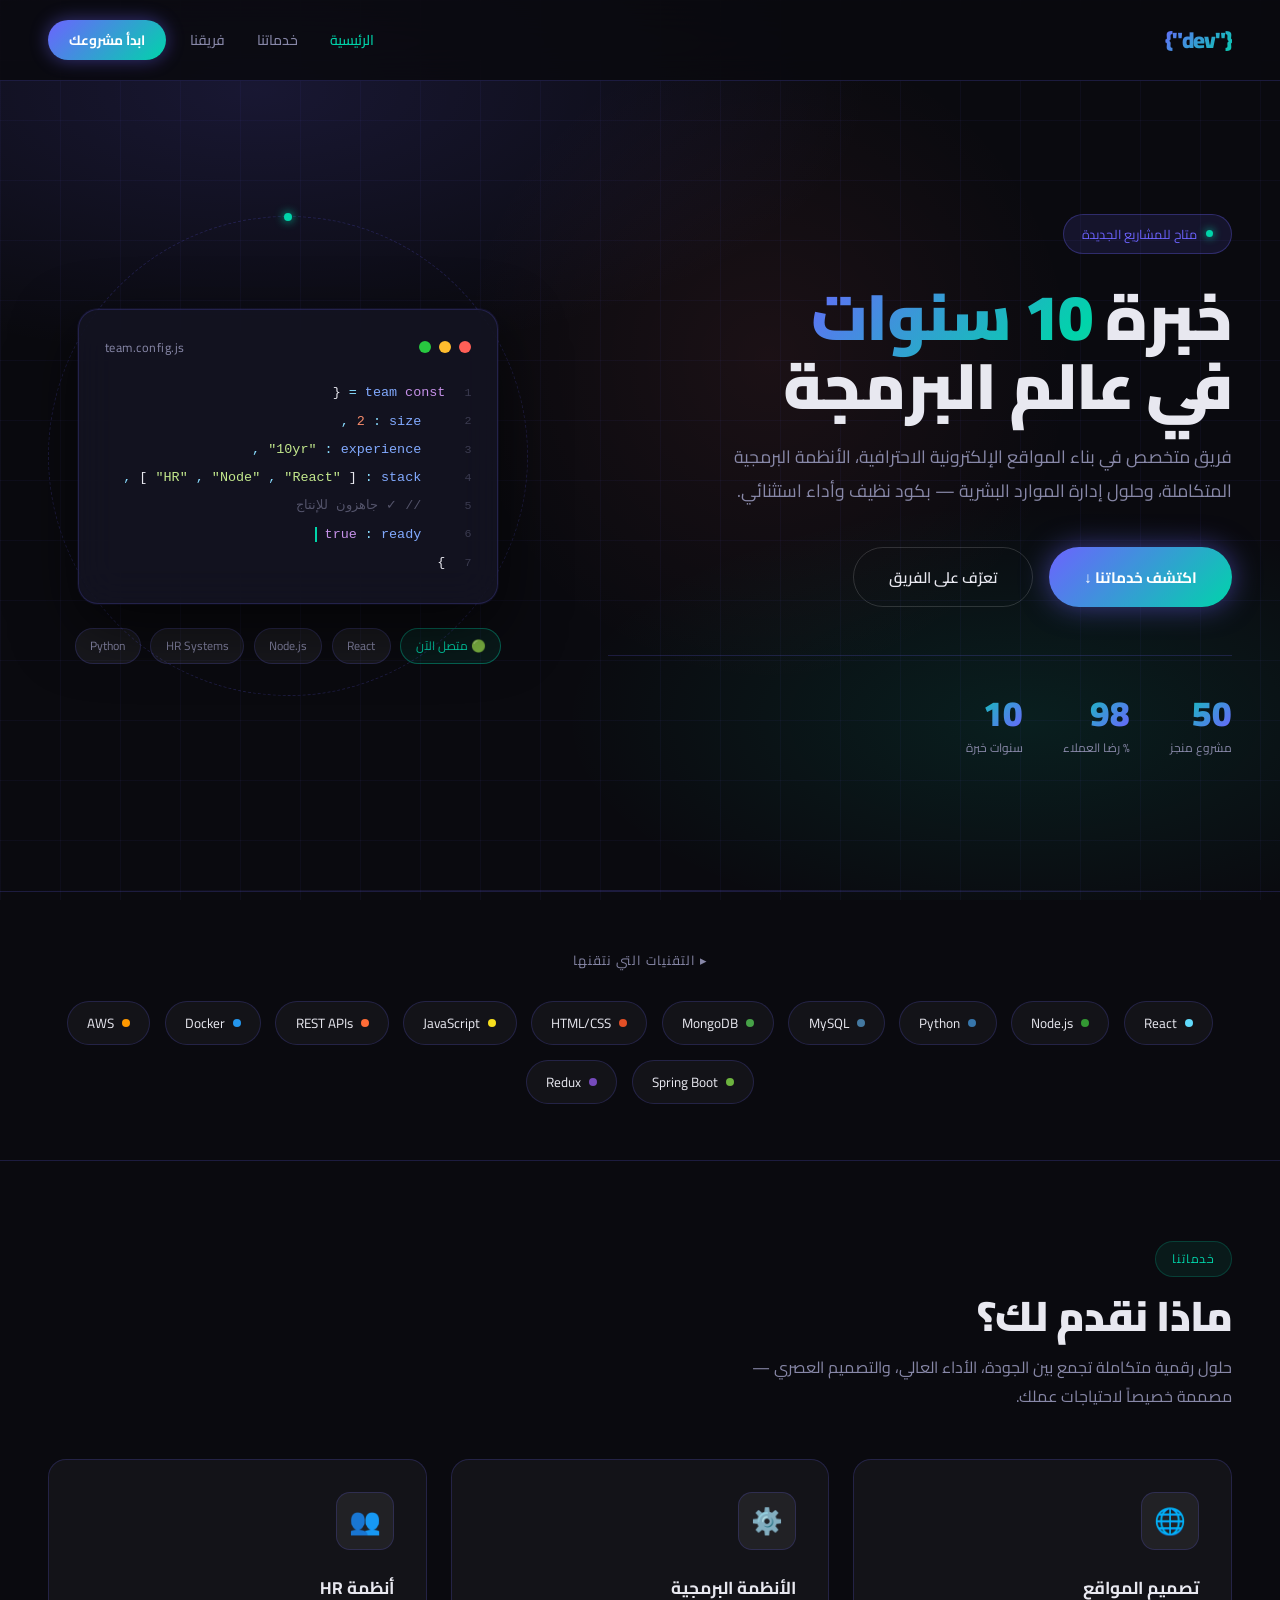
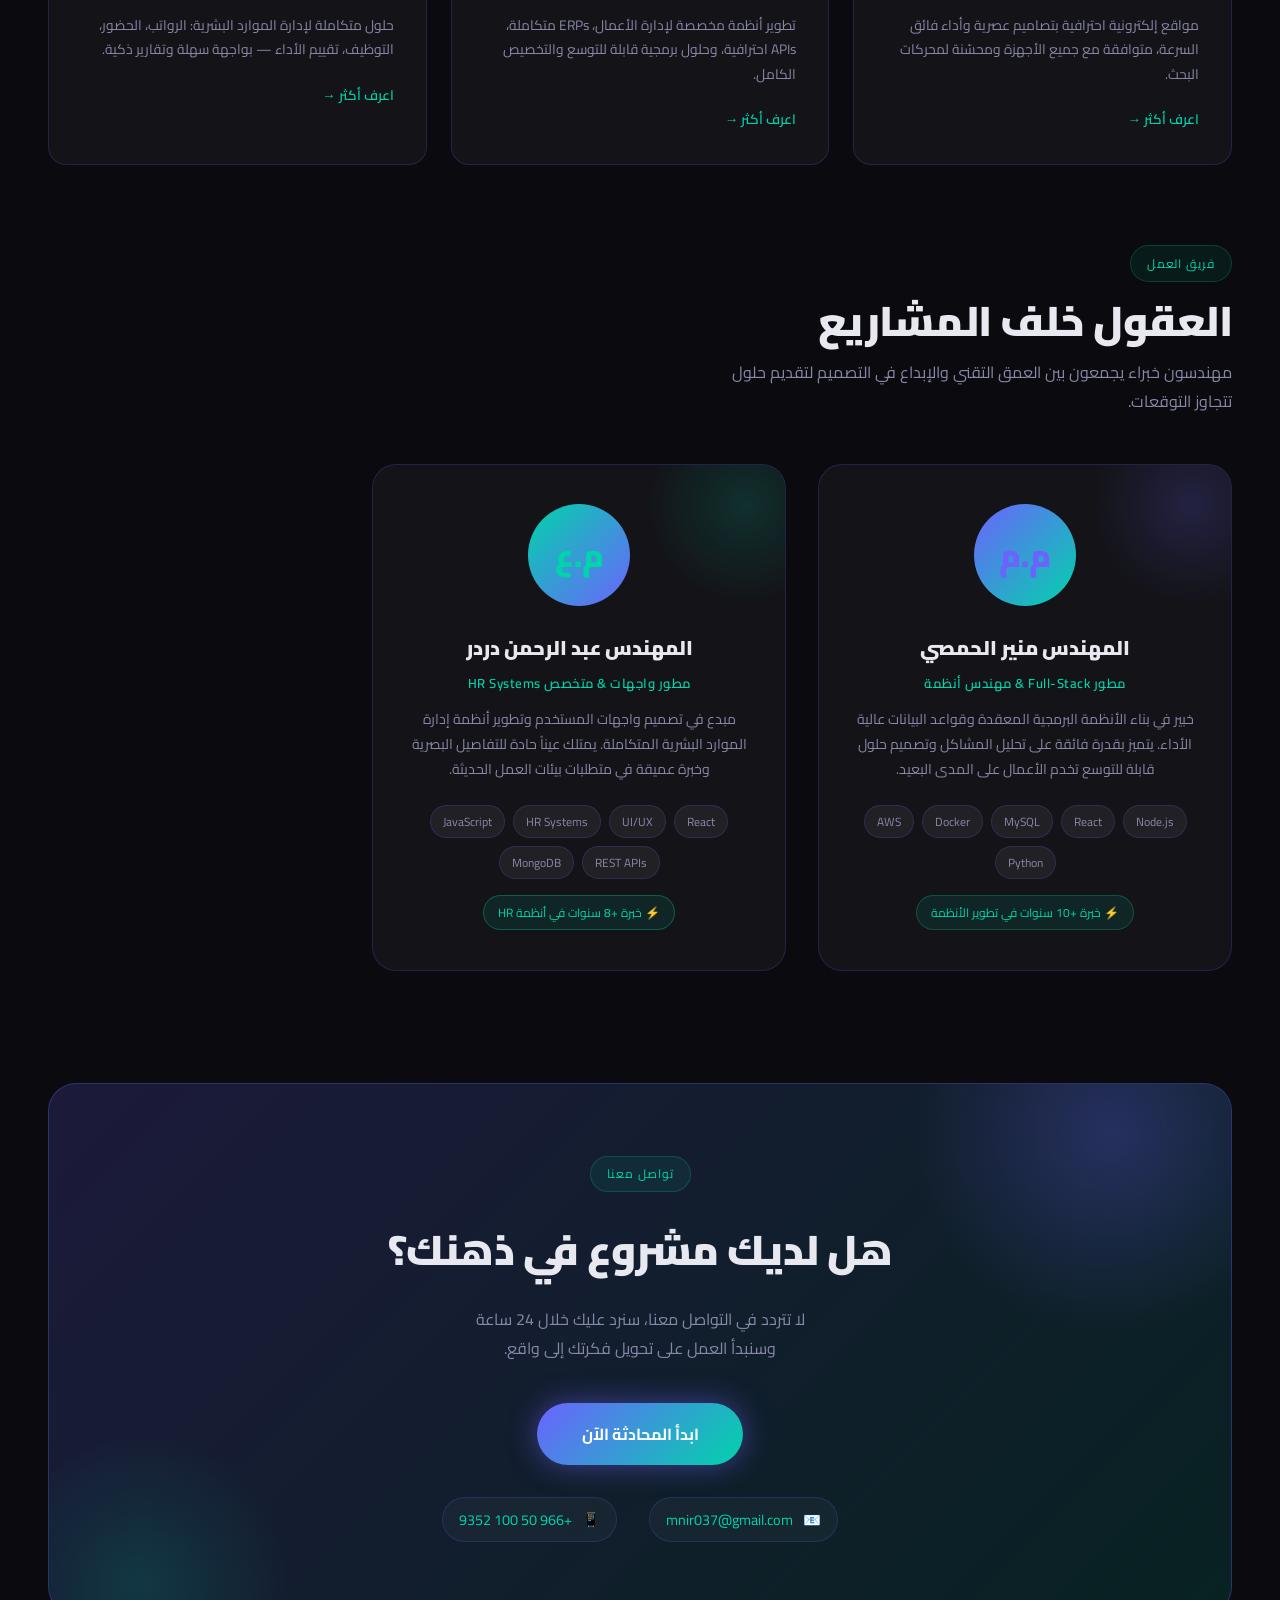
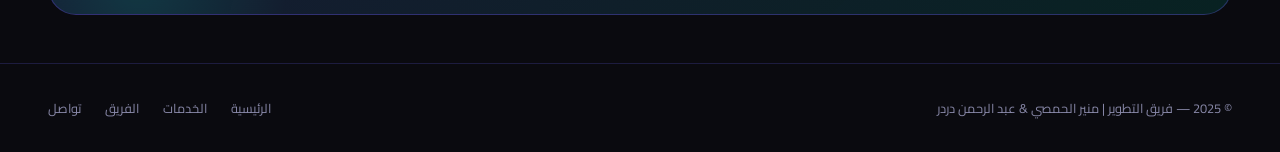
==== Portfolio.html @ e131a271 "Rename Portfolio .html to Portfolio.html" ====
<!DOCTYPE html>
<html lang="ar" dir="rtl">
<head>
<meta charset="UTF-8">
<meta name="viewport" content="width=device-width, initial-scale=1.0">
<title>فريق التطوير - برمجيات وأنظمة HR</title>
<link href="https://fonts.googleapis.com/css2?family=Cairo:wght@300;400;600;700;900&display=swap" rel="stylesheet">
<style>
*{margin:0;padding:0;box-sizing:border-box;scroll-behavior:smooth}
:root{
  --accent:#6c63ff;
  --accent2:#00d4aa;
  --accent3:#ff6b6b;
  --text:#e8e8f0;
  --muted:#8888a8;
  --border:rgba(108,99,255,0.2);
  --card:rgba(255,255,255,0.04);
}
html{scroll-behavior:smooth}
body{
  background:#0a0a0f;
  color:var(--text);
  font-family:'Cairo',sans-serif;
  direction:rtl;
  overflow-x:hidden;
}

/* ───── BG ───── */
.bg-mesh{
  position:fixed;inset:0;z-index:0;
  background:
    radial-gradient(ellipse 80% 50% at 20% 10%,rgba(108,99,255,.15) 0%,transparent 60%),
    radial-gradient(ellipse 60% 40% at 80% 80%,rgba(0,212,170,.1) 0%,transparent 60%),
    radial-gradient(ellipse 40% 60% at 60% 40%,rgba(255,107,107,.07) 0%,transparent 60%),
    #0a0a0f;
}
.grid-lines{
  position:fixed;inset:0;z-index:0;
  background-image:
    linear-gradient(rgba(108,99,255,.05) 1px,transparent 1px),
    linear-gradient(90deg,rgba(108,99,255,.05) 1px,transparent 1px);
  background-size:60px 60px;
}
/* Animated particles */
.particles{position:fixed;inset:0;z-index:0;overflow:hidden;pointer-events:none}
.particle{
  position:absolute;border-radius:50%;
  animation:drift linear infinite;
  opacity:0;
}
.content{position:relative;z-index:1}

/* ───── NAV ───── */
nav{
  display:flex;align-items:center;justify-content:space-between;
  padding:1.2rem 3rem;
  border-bottom:1px solid var(--border);
  backdrop-filter:blur(24px);
  position:sticky;top:0;z-index:200;
  background:rgba(10,10,15,.85);
  transition:padding .3s;
}
.logo{
  font-size:1.4rem;font-weight:900;
  background:linear-gradient(135deg,var(--accent),var(--accent2));
  -webkit-background-clip:text;-webkit-text-fill-color:transparent;
  letter-spacing:-1px;text-decoration:none;
}
.nav-links{display:flex;gap:0;list-style:none;align-items:center}
.nav-links li a{
  color:var(--muted);text-decoration:none;font-size:.88rem;font-weight:500;
  padding:.5rem 1rem;border-radius:8px;
  transition:color .25s,background .25s;display:block;
}
.nav-links li a:hover{color:var(--text);background:rgba(255,255,255,.05)}
.nav-links li a.active-link{color:var(--accent2)}
.nav-cta{
  margin-right:.5rem;
  background:linear-gradient(135deg,var(--accent),var(--accent2))!important;
  color:#fff!important;padding:.45rem 1.3rem!important;border-radius:50px!important;
  font-weight:700!important;font-size:.85rem!important;
  box-shadow:0 0 18px rgba(108,99,255,.45);
  transition:transform .2s,box-shadow .2s!important;
}
.nav-cta:hover{transform:translateY(-2px);box-shadow:0 6px 28px rgba(108,99,255,.7)!important;background:rgba(0,0,0,0)!important}

/* ───── HERO ───── */
.hero{
  min-height:90vh;display:flex;align-items:center;
  padding:5rem 3rem;gap:5rem;
  position:relative;
}
.hero::after{
  content:'';position:absolute;
  bottom:0;left:0;right:0;height:1px;
  background:linear-gradient(90deg,transparent,var(--border),transparent);
}
.hero-text{flex:1.3}
.badge{
  display:inline-flex;align-items:center;gap:.6rem;
  background:rgba(108,99,255,.12);border:1px solid rgba(108,99,255,.3);
  padding:.45rem 1.1rem;border-radius:50px;font-size:.8rem;color:var(--accent);
  margin-bottom:1.8rem;
  opacity:0;animation:slideDown .7s cubic-bezier(.22,1,.36,1) .1s forwards;
}
.live-dot{
  width:7px;height:7px;border-radius:50%;background:var(--accent2);
  box-shadow:0 0 8px var(--accent2);
  animation:livepulse 1.8s ease infinite;
}
h1{
  font-size:4rem;font-weight:900;line-height:1.08;
  margin-bottom:1.2rem;letter-spacing:-1px;
  opacity:0;animation:slideUp .8s cubic-bezier(.22,1,.36,1) .25s forwards;
}
.grad{
  background:linear-gradient(135deg,var(--accent) 0%,var(--accent2) 50%,var(--accent3) 100%);
  -webkit-background-clip:text;-webkit-text-fill-color:transparent;
  background-size:200%;
  animation:gradShift 4s ease infinite;
}
.hero-sub{
  font-size:1.1rem;color:var(--muted);line-height:1.9;
  margin-bottom:2.5rem;max-width:520px;
  opacity:0;animation:slideUp .8s cubic-bezier(.22,1,.36,1) .4s forwards;
}
.hero-btns{
  display:flex;gap:1rem;flex-wrap:wrap;
  opacity:0;animation:slideUp .8s cubic-bezier(.22,1,.36,1) .55s forwards;
}
.btn-p{
  background:linear-gradient(135deg,var(--accent),var(--accent2));
  color:#fff;padding:.9rem 2.2rem;border-radius:50px;
  font-size:.95rem;font-weight:700;cursor:pointer;border:none;
  box-shadow:0 0 28px rgba(108,99,255,.5);
  transition:transform .2s,box-shadow .2s;
  font-family:'Cairo',sans-serif;position:relative;overflow:hidden;
}
.btn-p::after{
  content:'';position:absolute;inset:0;
  background:linear-gradient(135deg,rgba(255,255,255,.15),transparent);
  opacity:0;transition:opacity .3s;
}
.btn-p:hover{transform:translateY(-3px);box-shadow:0 10px 40px rgba(108,99,255,.7)}
.btn-p:hover::after{opacity:1}
.btn-o{
  background:transparent;
  border:1px solid rgba(255,255,255,.15);
  color:var(--text);padding:.9rem 2.2rem;border-radius:50px;
  font-size:.95rem;font-weight:600;cursor:pointer;
  transition:border-color .3s,background .3s,transform .2s;
  font-family:'Cairo',sans-serif;
}
.btn-o:hover{border-color:var(--accent2);background:rgba(0,212,170,.08);transform:translateY(-2px)}

.hero-stats{
  display:flex;gap:2.5rem;margin-top:3rem;padding-top:2.5rem;
  border-top:1px solid var(--border);
  opacity:0;animation:slideUp .8s cubic-bezier(.22,1,.36,1) .7s forwards;
}
.stat-num{
  font-size:2.2rem;font-weight:900;line-height:1;
  background:linear-gradient(135deg,var(--accent2),var(--accent));
  -webkit-background-clip:text;-webkit-text-fill-color:transparent;
}
.stat-label{font-size:.75rem;color:var(--muted);margin-top:.3rem}

/* ───── HERO VISUAL ───── */
.hero-visual{
  flex:1;display:flex;flex-direction:column;align-items:center;gap:1.5rem;
  opacity:0;animation:slideLeft .9s cubic-bezier(.22,1,.36,1) .3s forwards;
}
.code-card{
  background:rgba(20,20,35,.8);
  border:1px solid var(--border);
  border-radius:20px;padding:1.6rem;width:100%;max-width:420px;
  backdrop-filter:blur(20px);
  box-shadow:0 24px 64px rgba(0,0,0,.6),0 0 0 1px rgba(108,99,255,.1);
  animation:float 5s ease-in-out infinite;
}
.code-header{display:flex;align-items:center;gap:.5rem;margin-bottom:1.3rem}
.dot{width:12px;height:12px;border-radius:50%}
.d1{background:#ff5f57}.d2{background:#febc2e}.d3{background:#28c840}
.code-ttl{color:var(--muted);font-size:.78rem;margin-right:auto;letter-spacing:.5px}
.code-line{font-family:monospace;font-size:.84rem;line-height:2.1;display:flex;align-items:center;gap:.5rem}
.ln{color:rgba(136,136,168,.35);min-width:18px;text-align:right;font-size:.73rem}
.kw{color:#c792ea}.fn{color:#82aaff}.str{color:#c3e88d}
.cm{color:rgba(136,136,168,.55)}.num{color:#f78c6c}.op{color:#89ddff}
.cur{display:inline-block;width:2px;height:.9rem;background:var(--accent2);animation:blink 1s step-end infinite;vertical-align:middle}

.floating-tags{display:flex;flex-wrap:wrap;gap:.6rem;justify-content:center}
.ftag{
  background:rgba(255,255,255,.06);border:1px solid var(--border);
  padding:.35rem .9rem;border-radius:50px;font-size:.75rem;color:var(--muted);
  transition:all .3s;cursor:default;
}
.ftag:hover{background:rgba(108,99,255,.12);border-color:var(--accent);color:var(--accent)}
.ftag.on{color:var(--accent2);border-color:rgba(0,212,170,.4);background:rgba(0,212,170,.08)}

/* Orbit ring around code card */
.orbit-wrap{position:relative;width:100%;max-width:420px}
.orbit-ring{
  position:absolute;
  border:1px dashed rgba(108,99,255,.2);
  border-radius:50%;
  top:50%;left:50%;
  transform:translate(-50%,-50%);
  animation:spin 20s linear infinite;
  pointer-events:none;
}
.orbit-dot{
  position:absolute;width:8px;height:8px;border-radius:50%;
  background:var(--accent2);box-shadow:0 0 10px var(--accent2);
  top:-4px;left:50%;margin-left:-4px;
}

/* ───── TECH ───── */
.tech-section{
  padding:3.5rem 3rem;
  border-top:1px solid var(--border);
  border-bottom:1px solid var(--border);
}
.tech-label{color:var(--muted);font-size:.82rem;text-align:center;margin-bottom:1.8rem;letter-spacing:1px;text-transform:uppercase}
.tech-grid{display:flex;flex-wrap:wrap;gap:.9rem;justify-content:center}
.tpill{
  background:rgba(255,255,255,.04);border:1px solid var(--border);
  padding:.5rem 1.2rem;border-radius:50px;font-size:.84rem;
  display:flex;align-items:center;gap:.5rem;
  transition:all .25s;cursor:default;
  opacity:0;
}
.tpill.revealed{opacity:1;animation:popIn .4s cubic-bezier(.22,1,.36,1) both}
.tpill:hover{border-color:var(--accent);background:rgba(108,99,255,.1);transform:translateY(-3px) scale(1.04)}
.tdot{width:8px;height:8px;border-radius:50%;flex-shrink:0}

/* ───── SHARED SECTION ───── */
.section{padding:5rem 3rem}
.slabel{
  display:inline-block;
  background:rgba(0,212,170,.08);border:1px solid rgba(0,212,170,.2);
  color:var(--accent2);padding:.35rem 1rem;border-radius:50px;
  font-size:.76rem;margin-bottom:1rem;letter-spacing:.8px;text-transform:uppercase;
}
.stitle{font-size:2.6rem;font-weight:900;margin-bottom:.8rem;line-height:1.15;letter-spacing:-.5px}
.ssub{color:var(--muted);font-size:1rem;max-width:520px;margin-bottom:3rem;line-height:1.8}

/* ───── SERVICES ───── */
.srv-grid{display:grid;grid-template-columns:repeat(3,1fr);gap:1.5rem}
.srv-card{
  background:var(--card);border:1px solid var(--border);
  border-radius:18px;padding:2rem;
  transition:transform .35s cubic-bezier(.22,1,.36,1),border-color .3s,box-shadow .3s;
  cursor:pointer;position:relative;overflow:hidden;
}
.srv-card::before{
  content:'';position:absolute;inset:0;
  background:linear-gradient(135deg,var(--gc,rgba(108,99,255,.1)),transparent 70%);
  opacity:0;transition:opacity .35s;
}
.srv-card:hover{transform:translateY(-8px);border-color:rgba(108,99,255,.45);box-shadow:0 20px 50px rgba(0,0,0,.4)}
.srv-card:hover::before{opacity:1}
.srv-ico{
  width:58px;height:58px;border-radius:14px;font-size:1.6rem;
  display:flex;align-items:center;justify-content:center;margin-bottom:1.3rem;
  background:rgba(255,255,255,.06);border:1px solid var(--border);
  transition:transform .3s;
}
.srv-card:hover .srv-ico{transform:scale(1.1) rotate(-5deg)}
.srv-title{font-size:1.08rem;font-weight:700;margin-bottom:.6rem}
.srv-desc{font-size:.86rem;color:var(--muted);line-height:1.75}
.srv-arr{margin-top:1.3rem;color:var(--accent2);font-size:.85rem;font-weight:600;display:flex;align-items:center;gap:.3rem;transition:gap .3s}
.srv-card:hover .srv-arr{gap:.6rem}

/* ───── TEAM ───── */
.team-grid{display:grid;grid-template-columns:repeat(2,1fr);gap:2rem;max-width:860px}
.team-card{
  background:var(--card);border:1px solid var(--border);
  border-radius:24px;padding:2.5rem 2rem;text-align:center;
  position:relative;overflow:hidden;
  transition:transform .4s cubic-bezier(.22,1,.36,1),box-shadow .4s;
}
.team-card::before{
  content:'';position:absolute;
  width:200px;height:200px;border-radius:50%;
  background:radial-gradient(circle,var(--tc,rgba(108,99,255,.15)),transparent 70%);
  top:-60px;right:-60px;
  transition:transform .5s;
}
.team-card:hover::before{transform:scale(1.4)}
.team-card:hover{transform:translateY(-8px);box-shadow:0 24px 60px rgba(0,0,0,.5)}

.team-avatar{
  width:100px;height:100px;border-radius:50%;margin:0 auto 1.5rem;
  display:flex;align-items:center;justify-content:center;
  font-size:2rem;font-weight:900;
  position:relative;z-index:1;
  border:3px solid transparent;
  background-clip:padding-box;
  transition:transform .4s;
}
.team-card:hover .team-avatar{transform:scale(1.08)}
.avatar-ring{
  position:absolute;inset:-4px;border-radius:50%;
  background:linear-gradient(135deg,var(--accent),var(--accent2));
  z-index:-1;
  animation:spinSlow 6s linear infinite;
}

.team-name{font-size:1.25rem;font-weight:900;margin-bottom:.3rem;position:relative;z-index:1}
.team-role{font-size:.82rem;color:var(--accent2);margin-bottom:.8rem;font-weight:600;letter-spacing:.5px;position:relative;z-index:1}
.team-bio{font-size:.88rem;color:var(--muted);line-height:1.75;margin-bottom:1.5rem;position:relative;z-index:1}
.team-skills{display:flex;flex-wrap:wrap;gap:.5rem;justify-content:center;position:relative;z-index:1}
.skill-tag{
  background:rgba(255,255,255,.06);border:1px solid var(--border);
  padding:.28rem .75rem;border-radius:50px;font-size:.74rem;color:var(--muted);
  transition:all .25s;
}
.team-card:hover .skill-tag{border-color:rgba(108,99,255,.35);color:var(--text)}
.exp-badge{
  display:inline-flex;align-items:center;gap:.4rem;
  margin-top:1rem;
  background:rgba(0,212,170,.1);border:1px solid rgba(0,212,170,.25);
  padding:.3rem .85rem;border-radius:50px;font-size:.75rem;color:var(--accent2);
  position:relative;z-index:1;
}

/* ───── TESTIMONIALS ───── */
.testi-grid{display:grid;grid-template-columns:repeat(2,1fr);gap:1.5rem;margin-top:2rem}
.testi-card{
  background:var(--card);border:1px solid var(--border);
  border-radius:18px;padding:1.8rem;
  transition:transform .3s,border-color .3s;
}
.testi-card:hover{transform:translateY(-4px);border-color:rgba(108,99,255,.3)}
.stars{color:#f9ca24;font-size:.9rem;margin-bottom:.9rem;letter-spacing:2px}
.testi-txt{font-size:.91rem;color:var(--muted);line-height:1.85;margin-bottom:1.3rem;font-style:italic}
.testi-auth{display:flex;align-items:center;gap:.9rem}
.av{width:42px;height:42px;border-radius:50%;display:flex;align-items:center;justify-content:center;font-size:.95rem;font-weight:700;flex-shrink:0}
.auth-name{font-size:.9rem;font-weight:700}
.auth-role{font-size:.76rem;color:var(--muted)}

/* ───── CTA ───── */
.cta-wrap{
  margin:2rem 3rem 3rem;border-radius:28px;padding:4.5rem 3rem;
  background:linear-gradient(135deg,rgba(108,99,255,.18),rgba(0,212,170,.12));
  border:1px solid rgba(108,99,255,.3);text-align:center;
  position:relative;overflow:hidden;
}
.cta-wrap::before,.cta-wrap::after{
  content:'';position:absolute;border-radius:50%;
  background:radial-gradient(circle,rgba(108,99,255,.25),transparent 70%);
  pointer-events:none;
}
.cta-wrap::before{width:400px;height:400px;top:-150px;right:-80px}
.cta-wrap::after{width:300px;height:300px;bottom:-120px;left:-60px;background:radial-gradient(circle,rgba(0,212,170,.15),transparent 70%)}
.cta-title{font-size:2.6rem;font-weight:900;margin-bottom:1rem;position:relative;z-index:1;letter-spacing:-.5px}
.cta-sub{color:var(--muted);font-size:1rem;margin-bottom:2.5rem;line-height:1.8;position:relative;z-index:1}
.contact-ways{display:flex;gap:2rem;justify-content:center;flex-wrap:wrap;margin-top:2rem;position:relative;z-index:1}
.contact-item{
  display:flex;align-items:center;gap:.6rem;color:var(--muted);font-size:.9rem;
  padding:.5rem 1rem;border-radius:50px;border:1px solid var(--border);
  transition:border-color .3s,color .3s;background:rgba(255,255,255,.03);
}
.contact-item:hover{border-color:var(--accent2);color:var(--text)}
.contact-item a{color:var(--accent2);text-decoration:none}

/* ───── FOOTER ───── */
footer{
  padding:2rem 3rem;
  border-top:1px solid var(--border);
  display:flex;align-items:center;justify-content:space-between;
}
.f-copy{color:var(--muted);font-size:.8rem}
.f-links{display:flex;gap:1.5rem}
.f-links a{color:var(--muted);text-decoration:none;font-size:.8rem;transition:color .3s}
.f-links a:hover{color:var(--accent2)}

/* ───── SCROLL REVEAL ───── */
.reveal{opacity:0;transform:translateY(40px);transition:opacity .8s cubic-bezier(.22,1,.36,1),transform .8s cubic-bezier(.22,1,.36,1)}
.reveal.vis{opacity:1;transform:none}
.reveal-l{opacity:0;transform:translateX(40px);transition:opacity .8s cubic-bezier(.22,1,.36,1),transform .8s cubic-bezier(.22,1,.36,1)}
.reveal-l.vis{opacity:1;transform:none}
.reveal-r{opacity:0;transform:translateX(-40px);transition:opacity .8s cubic-bezier(.22,1,.36,1),transform .8s cubic-bezier(.22,1,.36,1)}
.reveal-r.vis{opacity:1;transform:none}
.d1r{transition-delay:.1s}.d2r{transition-delay:.2s}.d3r{transition-delay:.3s}
.d4r{transition-delay:.4s}.d5r{transition-delay:.5s}

/* ───── KEYFRAMES ───── */
@keyframes slideUp{from{opacity:0;transform:translateY(35px)}to{opacity:1;transform:none}}
@keyframes slideDown{from{opacity:0;transform:translateY(-20px)}to{opacity:1;transform:none}}
@keyframes slideLeft{from{opacity:0;transform:translateX(50px)}to{opacity:1;transform:none}}
@keyframes float{0%,100%{transform:translateY(0)}50%{transform:translateY(-14px)}}
@keyframes spin{to{transform:translate(-50%,-50%) rotate(360deg)}}
@keyframes spinSlow{to{transform:rotate(360deg)}}
@keyframes blink{0%,100%{opacity:1}50%{opacity:0}}
@keyframes livepulse{0%,100%{box-shadow:0 0 8px var(--accent2)}50%{box-shadow:0 0 18px var(--accent2),0 0 30px rgba(0,212,170,.3)}}
@keyframes gradShift{0%,100%{background-position:0% 50%}50%{background-position:100% 50%}}
@keyframes popIn{from{opacity:0;transform:scale(.8) translateY(10px)}to{opacity:1;transform:none}}
@keyframes drift{
  0%{opacity:0;transform:translateY(0) scale(1)}
  10%{opacity:.6}
  90%{opacity:.2}
  100%{opacity:0;transform:translateY(-100vh) scale(.5)}
}
@keyframes typewriter{
  0%{width:0}
  60%{width:100%}
  80%{width:100%}
  85%{width:90%}
  100%{width:100%}
}
</style>
</head>
<body>

<div class="bg-mesh"></div>
<div class="grid-lines"></div>
<div class="particles" id="particles"></div>

<div class="content">

<!-- ═══ NAV ═══ -->
<nav id="navbar">
  <a href="#home" class="logo">{"dev"}</a>
  <ul class="nav-links">
    <li><a href="#home">الرئيسية</a></li>
    <li><a href="#services">خدماتنا</a></li>
    <li><a href="#team">فريقنا</a></li>

    <li><a href="#contact" class="nav-cta">ابدأ مشروعك</a></li>
  </ul>
</nav>

<!-- ═══ HERO ═══ -->
<section class="hero" id="home">
  <div class="hero-text">
    <div class="badge"><span class="live-dot"></span> متاح للمشاريع الجديدة</div>
    <h1>خبرة <span class="grad">10 سنوات</span><br>في عالم البرمجة</h1>
    <p class="hero-sub">فريق متخصص في بناء المواقع الإلكترونية الاحترافية، الأنظمة البرمجية المتكاملة، وحلول إدارة الموارد البشرية — بكود نظيف وأداء استثنائي.</p>
    <div class="hero-btns">
      <button class="btn-p" onclick="document.getElementById('services').scrollIntoView({behavior:'smooth'})">اكتشف خدماتنا ↓</button>
      <button class="btn-o" onclick="document.getElementById('team').scrollIntoView({behavior:'smooth'})">تعرّف على الفريق</button>
    </div>
    <div class="hero-stats">
      <div class="stat">
        <div class="stat-num" data-target="50">0</div>
        <div class="stat-label">مشروع منجز</div>
      </div>
      <div class="stat">
        <div class="stat-num" data-target="98">0</div>
        <div class="stat-label">% رضا العملاء</div>
      </div>
      <div class="stat">
        <div class="stat-num" data-target="10">0</div>
        <div class="stat-label">سنوات خبرة</div>
      </div>
    </div>
  </div>

  <div class="hero-visual">
    <div class="orbit-wrap">
      <div class="orbit-ring" style="width:480px;height:480px">
        <div class="orbit-dot"></div>
      </div>
      <div class="code-card">
        <div class="code-header">
          <div class="dot d1"></div><div class="dot d2"></div><div class="dot d3"></div>
          <span class="code-ttl">team.config.js</span>
        </div>
        <div class="code-line"><span class="ln">1</span><span class="kw">const</span> <span class="fn">team</span> <span class="op">=</span> {</div>
        <div class="code-line"><span class="ln">2</span>&nbsp;&nbsp;<span class="fn">size</span><span class="op">:</span> <span class="num">2</span><span class="op">,</span></div>
        <div class="code-line"><span class="ln">3</span>&nbsp;&nbsp;<span class="fn">experience</span><span class="op">:</span> <span class="str">"10yr"</span><span class="op">,</span></div>
        <div class="code-line"><span class="ln">4</span>&nbsp;&nbsp;<span class="fn">stack</span><span class="op">:</span> [<span class="str">"React"</span><span class="op">,</span><span class="str">"Node"</span><span class="op">,</span><span class="str">"HR"</span>]<span class="op">,</span></div>
        <div class="code-line"><span class="ln">5</span>&nbsp;&nbsp;<span class="cm">// ✓ جاهزون للإنتاج</span></div>
        <div class="code-line"><span class="ln">6</span>&nbsp;&nbsp;<span class="fn">ready</span><span class="op">:</span> <span class="kw">true</span> <span class="cur"></span></div>
        <div class="code-line"><span class="ln">7</span>}</div>
      </div>
    </div>
    <div class="floating-tags">
      <span class="ftag on">🟢 متصل الآن</span>
      <span class="ftag">React</span>
      <span class="ftag">Node.js</span>
      <span class="ftag">HR Systems</span>
      <span class="ftag">Python</span>
    </div>
  </div>
</section>

<!-- ═══ TECH ═══ -->
<div class="tech-section reveal">
  <div class="tech-label">▸ التقنيات التي نتقنها</div>
  <div class="tech-grid" id="techGrid">
    <div class="tpill"><span class="tdot" style="background:#61dafb"></span>React</div>
    <div class="tpill"><span class="tdot" style="background:#339933"></span>Node.js</div>
    <div class="tpill"><span class="tdot" style="background:#3776ab"></span>Python</div>
    <div class="tpill"><span class="tdot" style="background:#4479a1"></span>MySQL</div>
    <div class="tpill"><span class="tdot" style="background:#47a248"></span>MongoDB</div>
    <div class="tpill"><span class="tdot" style="background:#e34f26"></span>HTML/CSS</div>
    <div class="tpill"><span class="tdot" style="background:#f7df1e"></span>JavaScript</div>
    <div class="tpill"><span class="tdot" style="background:#ff6c37"></span>REST APIs</div>
    <div class="tpill"><span class="tdot" style="background:#2496ed"></span>Docker</div>
    <div class="tpill"><span class="tdot" style="background:#ff9900"></span>AWS</div>
    <div class="tpill"><span class="tdot" style="background:#6db33f"></span>Spring Boot</div>
    <div class="tpill"><span class="tdot" style="background:#764abc"></span>Redux</div>
  </div>
</div>

<!-- ═══ SERVICES ═══ -->
<section class="section" id="services">
  <div class="reveal">
    <div class="slabel">خدماتنا</div>
    <h2 class="stitle">ماذا نقدم لك؟</h2>
    <p class="ssub">حلول رقمية متكاملة تجمع بين الجودة، الأداء العالي، والتصميم العصري — مصممة خصيصاً لاحتياجات عملك.</p>
  </div>
  <div class="srv-grid">
    <div class="srv-card reveal d1r" style="--gc:rgba(108,99,255,.12)">
      <div class="srv-ico">🌐</div>
      <div class="srv-title">تصميم المواقع</div>
      <div class="srv-desc">مواقع إلكترونية احترافية بتصاميم عصرية وأداء فائق السرعة، متوافقة مع جميع الأجهزة ومحسّنة لمحركات البحث.</div>
      <div class="srv-arr">اعرف أكثر →</div>
    </div>
    <div class="srv-card reveal d2r" style="--gc:rgba(0,212,170,.1)">
      <div class="srv-ico">⚙️</div>
      <div class="srv-title">الأنظمة البرمجية</div>
      <div class="srv-desc">تطوير أنظمة مخصصة لإدارة الأعمال، ERPs متكاملة، APIs احترافية، وحلول برمجية قابلة للتوسع والتخصيص الكامل.</div>
      <div class="srv-arr">اعرف أكثر →</div>
    </div>
    <div class="srv-card reveal d3r" style="--gc:rgba(255,107,107,.1)">
      <div class="srv-ico">👥</div>
      <div class="srv-title">أنظمة HR</div>
      <div class="srv-desc">حلول متكاملة لإدارة الموارد البشرية: الرواتب، الحضور، التوظيف، تقييم الأداء — بواجهة سهلة وتقارير ذكية.</div>
      <div class="srv-arr">اعرف أكثر →</div>
    </div>
  </div>
</section>

<!-- ═══ TEAM ═══ -->
<section class="section" id="team" style="padding-top:0">
  <div class="reveal">
    <div class="slabel">فريق العمل</div>
    <h2 class="stitle">العقول خلف المشاريع</h2>
    <p class="ssub">مهندسون خبراء يجمعون بين العمق التقني والإبداع في التصميم لتقديم حلول تتجاوز التوقعات.</p>
  </div>
  <div class="team-grid">

    <!-- Munir -->
    <div class="team-card reveal-r" style="--tc:rgba(108,99,255,.18)">
      <div style="position:relative;width:100px;height:100px;margin:0 auto 1.5rem">
        <div class="team-avatar" style="background:linear-gradient(135deg,rgba(108,99,255,.25),rgba(108,99,255,.1));color:var(--accent);width:100%;height:100%">
          <div class="avatar-ring"></div>
          م.م
        </div>
      </div>
      <div class="team-name">المهندس منير الحمصي</div>
      <div class="team-role">مطور Full-Stack &amp; مهندس أنظمة</div>
      <div class="team-bio">خبير في بناء الأنظمة البرمجية المعقدة وقواعد البيانات عالية الأداء. يتميز بقدرة فائقة على تحليل المشاكل وتصميم حلول قابلة للتوسع تخدم الأعمال على المدى البعيد.</div>
      <div class="team-skills">
        <span class="skill-tag">Node.js</span>
        <span class="skill-tag">React</span>
        <span class="skill-tag">MySQL</span>
        <span class="skill-tag">Docker</span>
        <span class="skill-tag">AWS</span>
        <span class="skill-tag">Python</span>
      </div>
      <div class="exp-badge">⚡ خبرة +10 سنوات في تطوير الأنظمة</div>
    </div>

    <!-- AbdulRahman -->
    <div class="team-card reveal-l" style="--tc:rgba(0,212,170,.15)">
      <div style="position:relative;width:100px;height:100px;margin:0 auto 1.5rem">
        <div class="team-avatar" style="background:linear-gradient(135deg,rgba(0,212,170,.25),rgba(0,212,170,.1));color:var(--accent2);width:100%;height:100%">
          <div class="avatar-ring" style="background:linear-gradient(135deg,var(--accent2),var(--accent))"></div>
          م.ع
        </div>
      </div>
      <div class="team-name">المهندس عبد الرحمن دردر</div>
      <div class="team-role">مطور واجهات &amp; متخصص HR Systems</div>
      <div class="team-bio">مبدع في تصميم واجهات المستخدم وتطوير أنظمة إدارة الموارد البشرية المتكاملة. يمتلك عيناً حادة للتفاصيل البصرية وخبرة عميقة في متطلبات بيئات العمل الحديثة.</div>
      <div class="team-skills">
        <span class="skill-tag">React</span>
        <span class="skill-tag">UI/UX</span>
        <span class="skill-tag">HR Systems</span>
        <span class="skill-tag">JavaScript</span>
        <span class="skill-tag">REST APIs</span>
        <span class="skill-tag">MongoDB</span>
      </div>
      <div class="exp-badge" style="background:rgba(0,212,170,.1);border-color:rgba(0,212,170,.3)">⚡ خبرة +8 سنوات في أنظمة HR</div>
    </div>

  </div>
</section>

<!-- ═══ TESTIMONIALS ═══ -->


<!-- ═══ CTA ═══ -->
<div class="cta-wrap reveal" id="contact">
  <div class="slabel" style="margin-bottom:1.2rem">تواصل معنا</div>
  <h2 class="cta-title">هل لديك مشروع في ذهنك؟</h2>
  <p class="cta-sub">لا تتردد في التواصل معنا، سنرد عليك خلال 24 ساعة<br>وسنبدأ العمل على تحويل فكرتك إلى واقع.</p>
  <button class="btn-p" onclick="window.location.href='mailto:mnir037@gmail.com'" style="font-size:1rem;padding:1rem 2.8rem">ابدأ المحادثة الآن</button>
  <div class="contact-ways">
    <div class="contact-item">📧 <a href="mailto:mnir037@gmail.com">mnir037@gmail.com</a></div>
    <div class="contact-item">📱 <a href="tel:+966501009352">+966 50 100 9352</a></div>
  </div>
</div>

<!-- ═══ FOOTER ═══ -->
<footer>
  <div class="f-copy">© 2025 — فريق التطوير | منير الحمصي &amp; عبد الرحمن دردر</div>
  <div class="f-links">
    <a href="#home">الرئيسية</a>
    <a href="#services">الخدمات</a>
    <a href="#team">الفريق</a>
    <a href="#contact">تواصل</a>
  </div>
</footer>

</div><!-- /content -->

<script>
// ── Particles
(function(){
  var p=document.getElementById('particles');
  for(var i=0;i<30;i++){
    var d=document.createElement('div');
    d.className='particle';
    var s=Math.random()*4+2;
    d.style.cssText='width:'+s+'px;height:'+s+'px;'
      +'left:'+Math.random()*100+'%;'
      +'top:'+Math.random()*100+'%;'
      +'background:'+(Math.random()>.5?'rgba(108,99,255,.4)':'rgba(0,212,170,.3)')+';'
      +'animation-duration:'+(Math.random()*15+10)+'s;'
      +'animation-delay:'+Math.random()*10+'s;';
    p.appendChild(d);
  }
})();

// ── Smooth scroll for nav links
document.querySelectorAll('a[href^="#"]').forEach(function(a){
  a.addEventListener('click',function(e){
    var t=document.querySelector(this.getAttribute('href'));
    if(t){e.preventDefault();t.scrollIntoView({behavior:'smooth',block:'start'})}
  });
});

// ── Active nav highlight
var sections=document.querySelectorAll('section[id],div[id]');
var navAs=document.querySelectorAll('.nav-links a');
window.addEventListener('scroll',function(){
  var y=window.scrollY+120;
  sections.forEach(function(s){
    if(y>=s.offsetTop&&y<s.offsetTop+s.offsetHeight){
      navAs.forEach(function(a){a.classList.remove('active-link')});
      var al=document.querySelector('.nav-links a[href="#'+s.id+'"]');
      if(al)al.classList.add('active-link');
    }
  });
});

// ── Scroll reveal
var ro=new IntersectionObserver(function(entries){
  entries.forEach(function(e){
    if(e.isIntersecting){e.target.classList.add('vis');ro.unobserve(e.target)}
  });
},{threshold:.12});
document.querySelectorAll('.reveal,.reveal-l,.reveal-r').forEach(function(el){ro.observe(el)});

// ── Tech pills stagger
var tro=new IntersectionObserver(function(entries){
  entries.forEach(function(e){
    if(e.isIntersecting){
      document.querySelectorAll('.tpill').forEach(function(p,i){
        setTimeout(function(){p.classList.add('revealed')},i*60);
      });
      tro.disconnect();
    }
  });
},{threshold:.2});
var tg=document.getElementById('techGrid');
if(tg)tro.observe(tg);

// ── Counter animation
function animCount(el,target,dur){
  var start=0,step=dur/target;
  var t=setInterval(function(){
    start++;
    el.textContent=start+(el.dataset.suffix||'');
    if(start>=target)clearInterval(t);
  },step);
}
var cro=new IntersectionObserver(function(entries){
  entries.forEach(function(e){
    if(e.isIntersecting){
      document.querySelectorAll('.stat-num[data-target]').forEach(function(el){
        animCount(el,parseInt(el.dataset.target),1200);
      });
      cro.disconnect();
    }
  });
},{threshold:.5});
var hs=document.querySelector('.hero-stats');
if(hs)cro.observe(hs);
</script>
</body>
</html>
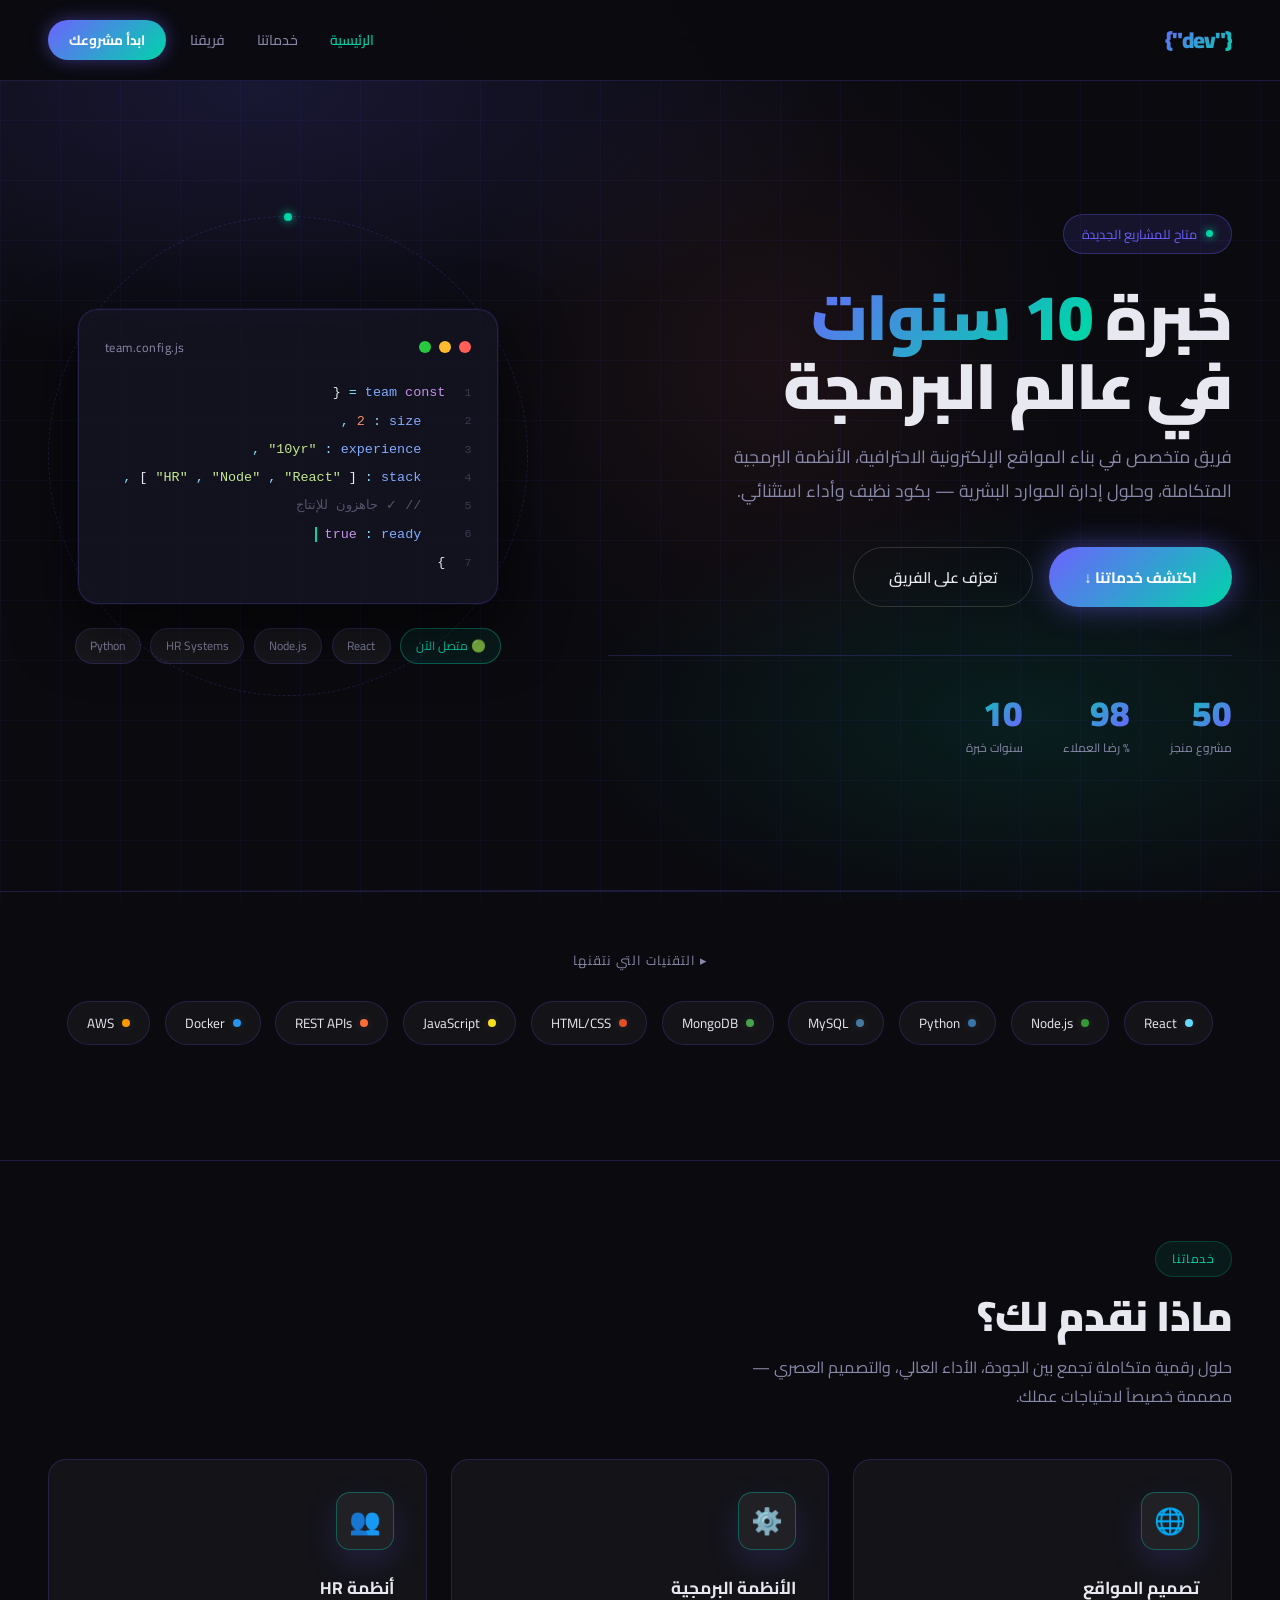
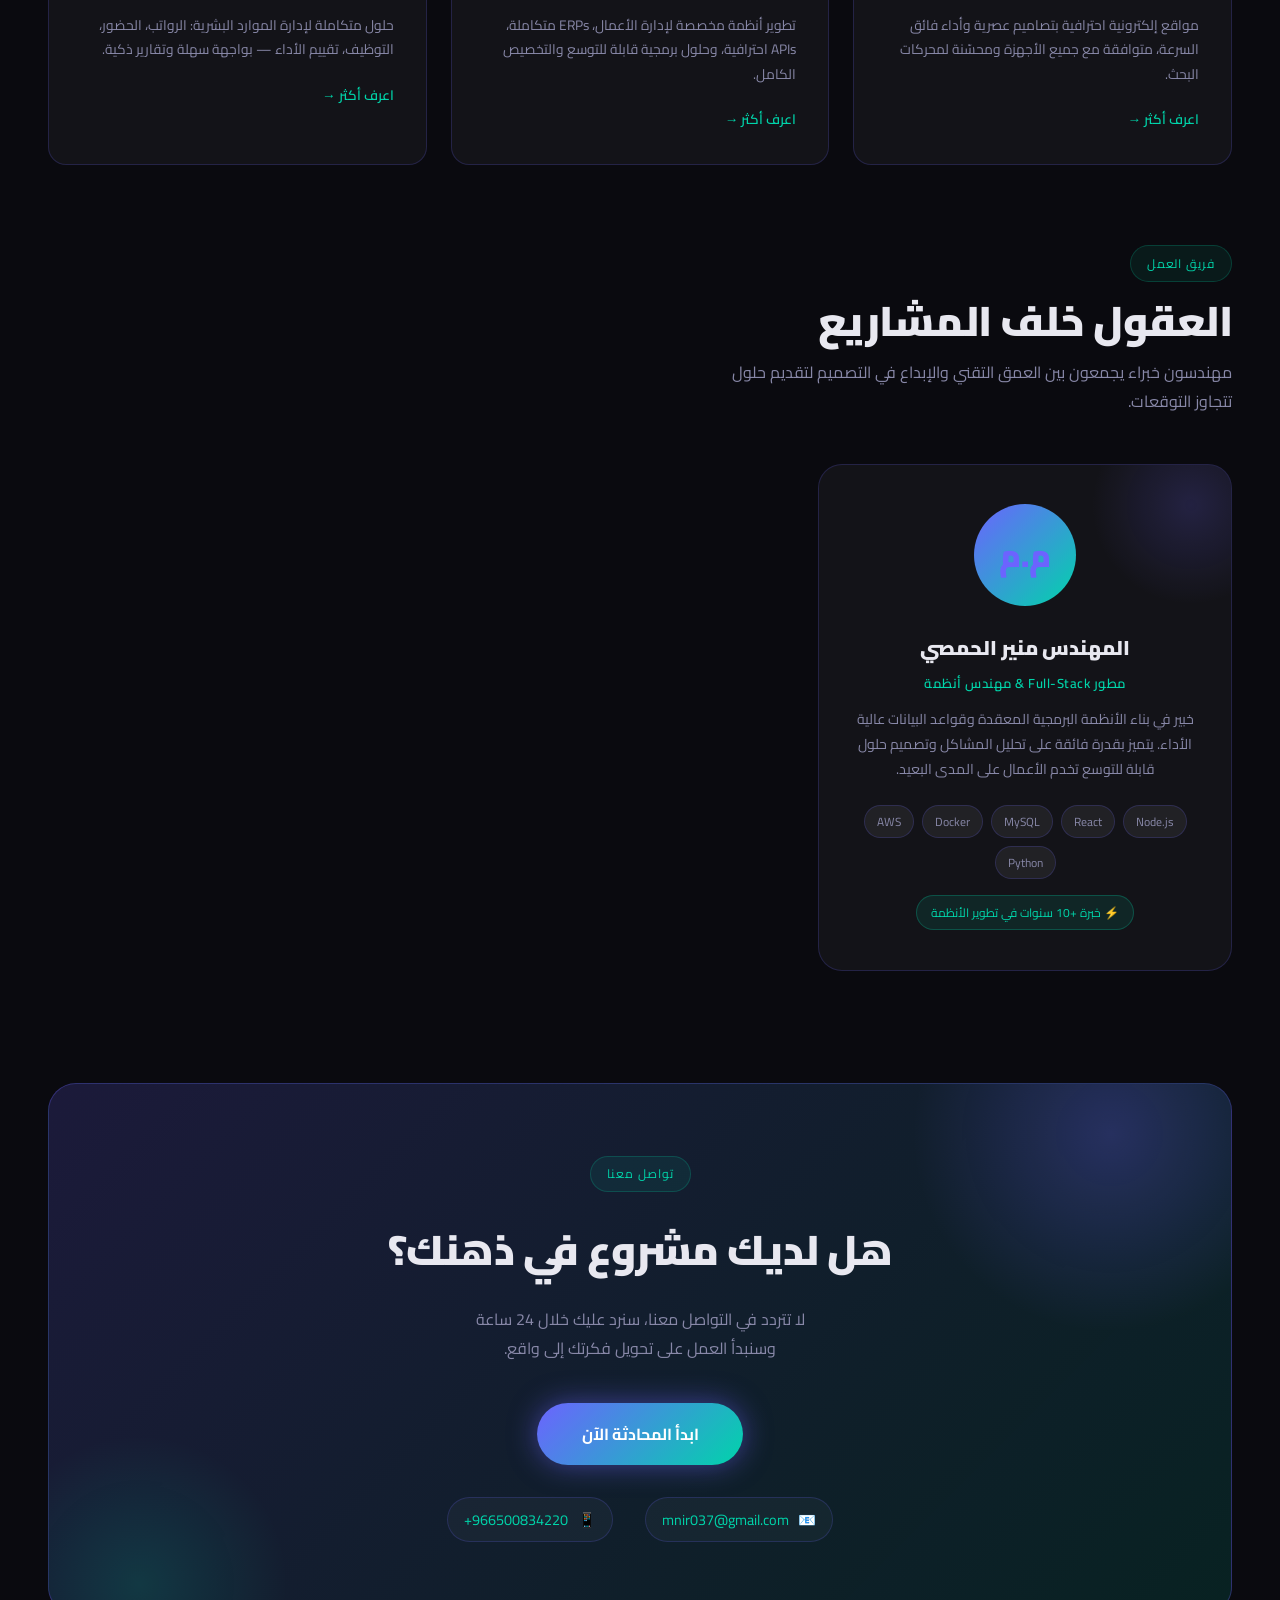
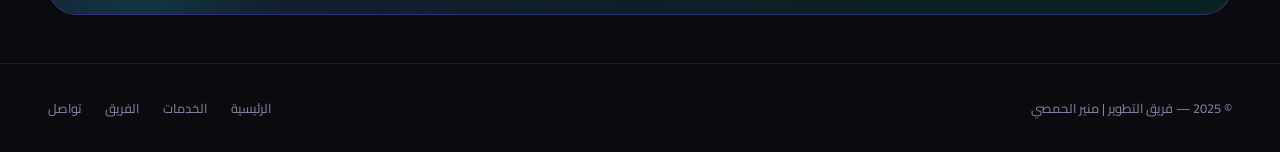
==== commit 38e0f5ea: "First upload to mrmounir0.github.io" ====
--- a/Portfolio.html
+++ b/Portfolio.html
@@ -1,706 +1,804 @@
-<!DOCTYPE html>
-<html lang="ar" dir="rtl">
-<head>
-<meta charset="UTF-8">
-<meta name="viewport" content="width=device-width, initial-scale=1.0">
-<title>فريق التطوير - برمجيات وأنظمة HR</title>
-<link href="https://fonts.googleapis.com/css2?family=Cairo:wght@300;400;600;700;900&display=swap" rel="stylesheet">
-<style>
-*{margin:0;padding:0;box-sizing:border-box;scroll-behavior:smooth}
-:root{
-  --accent:#6c63ff;
-  --accent2:#00d4aa;
-  --accent3:#ff6b6b;
-  --text:#e8e8f0;
-  --muted:#8888a8;
-  --border:rgba(108,99,255,0.2);
-  --card:rgba(255,255,255,0.04);
-}
-html{scroll-behavior:smooth}
-body{
-  background:#0a0a0f;
-  color:var(--text);
-  font-family:'Cairo',sans-serif;
-  direction:rtl;
-  overflow-x:hidden;
-}
-
-/* ───── BG ───── */
-.bg-mesh{
-  position:fixed;inset:0;z-index:0;
-  background:
-    radial-gradient(ellipse 80% 50% at 20% 10%,rgba(108,99,255,.15) 0%,transparent 60%),
-    radial-gradient(ellipse 60% 40% at 80% 80%,rgba(0,212,170,.1) 0%,transparent 60%),
-    radial-gradient(ellipse 40% 60% at 60% 40%,rgba(255,107,107,.07) 0%,transparent 60%),
-    #0a0a0f;
-}
-.grid-lines{
-  position:fixed;inset:0;z-index:0;
-  background-image:
-    linear-gradient(rgba(108,99,255,.05) 1px,transparent 1px),
-    linear-gradient(90deg,rgba(108,99,255,.05) 1px,transparent 1px);
-  background-size:60px 60px;
-}
-/* Animated particles */
-.particles{position:fixed;inset:0;z-index:0;overflow:hidden;pointer-events:none}
-.particle{
-  position:absolute;border-radius:50%;
-  animation:drift linear infinite;
-  opacity:0;
-}
-.content{position:relative;z-index:1}
-
-/* ───── NAV ───── */
-nav{
-  display:flex;align-items:center;justify-content:space-between;
-  padding:1.2rem 3rem;
-  border-bottom:1px solid var(--border);
-  backdrop-filter:blur(24px);
-  position:sticky;top:0;z-index:200;
-  background:rgba(10,10,15,.85);
-  transition:padding .3s;
-}
-.logo{
-  font-size:1.4rem;font-weight:900;
-  background:linear-gradient(135deg,var(--accent),var(--accent2));
-  -webkit-background-clip:text;-webkit-text-fill-color:transparent;
-  letter-spacing:-1px;text-decoration:none;
-}
-.nav-links{display:flex;gap:0;list-style:none;align-items:center}
-.nav-links li a{
-  color:var(--muted);text-decoration:none;font-size:.88rem;font-weight:500;
-  padding:.5rem 1rem;border-radius:8px;
-  transition:color .25s,background .25s;display:block;
-}
-.nav-links li a:hover{color:var(--text);background:rgba(255,255,255,.05)}
-.nav-links li a.active-link{color:var(--accent2)}
-.nav-cta{
-  margin-right:.5rem;
-  background:linear-gradient(135deg,var(--accent),var(--accent2))!important;
-  color:#fff!important;padding:.45rem 1.3rem!important;border-radius:50px!important;
-  font-weight:700!important;font-size:.85rem!important;
-  box-shadow:0 0 18px rgba(108,99,255,.45);
-  transition:transform .2s,box-shadow .2s!important;
-}
-.nav-cta:hover{transform:translateY(-2px);box-shadow:0 6px 28px rgba(108,99,255,.7)!important;background:rgba(0,0,0,0)!important}
-
-/* ───── HERO ───── */
-.hero{
-  min-height:90vh;display:flex;align-items:center;
-  padding:5rem 3rem;gap:5rem;
-  position:relative;
-}
-.hero::after{
-  content:'';position:absolute;
-  bottom:0;left:0;right:0;height:1px;
-  background:linear-gradient(90deg,transparent,var(--border),transparent);
-}
-.hero-text{flex:1.3}
-.badge{
-  display:inline-flex;align-items:center;gap:.6rem;
-  background:rgba(108,99,255,.12);border:1px solid rgba(108,99,255,.3);
-  padding:.45rem 1.1rem;border-radius:50px;font-size:.8rem;color:var(--accent);
-  margin-bottom:1.8rem;
-  opacity:0;animation:slideDown .7s cubic-bezier(.22,1,.36,1) .1s forwards;
-}
-.live-dot{
-  width:7px;height:7px;border-radius:50%;background:var(--accent2);
-  box-shadow:0 0 8px var(--accent2);
-  animation:livepulse 1.8s ease infinite;
-}
-h1{
-  font-size:4rem;font-weight:900;line-height:1.08;
-  margin-bottom:1.2rem;letter-spacing:-1px;
-  opacity:0;animation:slideUp .8s cubic-bezier(.22,1,.36,1) .25s forwards;
-}
-.grad{
-  background:linear-gradient(135deg,var(--accent) 0%,var(--accent2) 50%,var(--accent3) 100%);
-  -webkit-background-clip:text;-webkit-text-fill-color:transparent;
-  background-size:200%;
-  animation:gradShift 4s ease infinite;
-}
-.hero-sub{
-  font-size:1.1rem;color:var(--muted);line-height:1.9;
-  margin-bottom:2.5rem;max-width:520px;
-  opacity:0;animation:slideUp .8s cubic-bezier(.22,1,.36,1) .4s forwards;
-}
-.hero-btns{
-  display:flex;gap:1rem;flex-wrap:wrap;
-  opacity:0;animation:slideUp .8s cubic-bezier(.22,1,.36,1) .55s forwards;
-}
-.btn-p{
-  background:linear-gradient(135deg,var(--accent),var(--accent2));
-  color:#fff;padding:.9rem 2.2rem;border-radius:50px;
-  font-size:.95rem;font-weight:700;cursor:pointer;border:none;
-  box-shadow:0 0 28px rgba(108,99,255,.5);
-  transition:transform .2s,box-shadow .2s;
-  font-family:'Cairo',sans-serif;position:relative;overflow:hidden;
-}
-.btn-p::after{
-  content:'';position:absolute;inset:0;
-  background:linear-gradient(135deg,rgba(255,255,255,.15),transparent);
-  opacity:0;transition:opacity .3s;
-}
-.btn-p:hover{transform:translateY(-3px);box-shadow:0 10px 40px rgba(108,99,255,.7)}
-.btn-p:hover::after{opacity:1}
-.btn-o{
-  background:transparent;
-  border:1px solid rgba(255,255,255,.15);
-  color:var(--text);padding:.9rem 2.2rem;border-radius:50px;
-  font-size:.95rem;font-weight:600;cursor:pointer;
-  transition:border-color .3s,background .3s,transform .2s;
-  font-family:'Cairo',sans-serif;
-}
-.btn-o:hover{border-color:var(--accent2);background:rgba(0,212,170,.08);transform:translateY(-2px)}
-
-.hero-stats{
-  display:flex;gap:2.5rem;margin-top:3rem;padding-top:2.5rem;
-  border-top:1px solid var(--border);
-  opacity:0;animation:slideUp .8s cubic-bezier(.22,1,.36,1) .7s forwards;
-}
-.stat-num{
-  font-size:2.2rem;font-weight:900;line-height:1;
-  background:linear-gradient(135deg,var(--accent2),var(--accent));
-  -webkit-background-clip:text;-webkit-text-fill-color:transparent;
-}
-.stat-label{font-size:.75rem;color:var(--muted);margin-top:.3rem}
-
-/* ───── HERO VISUAL ───── */
-.hero-visual{
-  flex:1;display:flex;flex-direction:column;align-items:center;gap:1.5rem;
-  opacity:0;animation:slideLeft .9s cubic-bezier(.22,1,.36,1) .3s forwards;
-}
-.code-card{
-  background:rgba(20,20,35,.8);
-  border:1px solid var(--border);
-  border-radius:20px;padding:1.6rem;width:100%;max-width:420px;
-  backdrop-filter:blur(20px);
-  box-shadow:0 24px 64px rgba(0,0,0,.6),0 0 0 1px rgba(108,99,255,.1);
-  animation:float 5s ease-in-out infinite;
-}
-.code-header{display:flex;align-items:center;gap:.5rem;margin-bottom:1.3rem}
-.dot{width:12px;height:12px;border-radius:50%}
-.d1{background:#ff5f57}.d2{background:#febc2e}.d3{background:#28c840}
-.code-ttl{color:var(--muted);font-size:.78rem;margin-right:auto;letter-spacing:.5px}
-.code-line{font-family:monospace;font-size:.84rem;line-height:2.1;display:flex;align-items:center;gap:.5rem}
-.ln{color:rgba(136,136,168,.35);min-width:18px;text-align:right;font-size:.73rem}
-.kw{color:#c792ea}.fn{color:#82aaff}.str{color:#c3e88d}
-.cm{color:rgba(136,136,168,.55)}.num{color:#f78c6c}.op{color:#89ddff}
-.cur{display:inline-block;width:2px;height:.9rem;background:var(--accent2);animation:blink 1s step-end infinite;vertical-align:middle}
-
-.floating-tags{display:flex;flex-wrap:wrap;gap:.6rem;justify-content:center}
-.ftag{
-  background:rgba(255,255,255,.06);border:1px solid var(--border);
-  padding:.35rem .9rem;border-radius:50px;font-size:.75rem;color:var(--muted);
-  transition:all .3s;cursor:default;
-}
-.ftag:hover{background:rgba(108,99,255,.12);border-color:var(--accent);color:var(--accent)}
-.ftag.on{color:var(--accent2);border-color:rgba(0,212,170,.4);background:rgba(0,212,170,.08)}
-
-/* Orbit ring around code card */
-.orbit-wrap{position:relative;width:100%;max-width:420px}
-.orbit-ring{
-  position:absolute;
-  border:1px dashed rgba(108,99,255,.2);
-  border-radius:50%;
-  top:50%;left:50%;
-  transform:translate(-50%,-50%);
-  animation:spin 20s linear infinite;
-  pointer-events:none;
-}
-.orbit-dot{
-  position:absolute;width:8px;height:8px;border-radius:50%;
-  background:var(--accent2);box-shadow:0 0 10px var(--accent2);
-  top:-4px;left:50%;margin-left:-4px;
-}
-
-/* ───── TECH ───── */
-.tech-section{
-  padding:3.5rem 3rem;
-  border-top:1px solid var(--border);
-  border-bottom:1px solid var(--border);
-}
-.tech-label{color:var(--muted);font-size:.82rem;text-align:center;margin-bottom:1.8rem;letter-spacing:1px;text-transform:uppercase}
-.tech-grid{display:flex;flex-wrap:wrap;gap:.9rem;justify-content:center}
-.tpill{
-  background:rgba(255,255,255,.04);border:1px solid var(--border);
-  padding:.5rem 1.2rem;border-radius:50px;font-size:.84rem;
-  display:flex;align-items:center;gap:.5rem;
-  transition:all .25s;cursor:default;
-  opacity:0;
-}
-.tpill.revealed{opacity:1;animation:popIn .4s cubic-bezier(.22,1,.36,1) both}
-.tpill:hover{border-color:var(--accent);background:rgba(108,99,255,.1);transform:translateY(-3px) scale(1.04)}
-.tdot{width:8px;height:8px;border-radius:50%;flex-shrink:0}
-
-/* ───── SHARED SECTION ───── */
-.section{padding:5rem 3rem}
-.slabel{
-  display:inline-block;
-  background:rgba(0,212,170,.08);border:1px solid rgba(0,212,170,.2);
-  color:var(--accent2);padding:.35rem 1rem;border-radius:50px;
-  font-size:.76rem;margin-bottom:1rem;letter-spacing:.8px;text-transform:uppercase;
-}
-.stitle{font-size:2.6rem;font-weight:900;margin-bottom:.8rem;line-height:1.15;letter-spacing:-.5px}
-.ssub{color:var(--muted);font-size:1rem;max-width:520px;margin-bottom:3rem;line-height:1.8}
-
-/* ───── SERVICES ───── */
-.srv-grid{display:grid;grid-template-columns:repeat(3,1fr);gap:1.5rem}
-.srv-card{
-  background:var(--card);border:1px solid var(--border);
-  border-radius:18px;padding:2rem;
-  transition:transform .35s cubic-bezier(.22,1,.36,1),border-color .3s,box-shadow .3s;
-  cursor:pointer;position:relative;overflow:hidden;
-}
-.srv-card::before{
-  content:'';position:absolute;inset:0;
-  background:linear-gradient(135deg,var(--gc,rgba(108,99,255,.1)),transparent 70%);
-  opacity:0;transition:opacity .35s;
-}
-.srv-card:hover{transform:translateY(-8px);border-color:rgba(108,99,255,.45);box-shadow:0 20px 50px rgba(0,0,0,.4)}
-.srv-card:hover::before{opacity:1}
-.srv-ico{
-  width:58px;height:58px;border-radius:14px;font-size:1.6rem;
-  display:flex;align-items:center;justify-content:center;margin-bottom:1.3rem;
-  background:rgba(255,255,255,.06);border:1px solid var(--border);
-  transition:transform .3s;
-}
-.srv-card:hover .srv-ico{transform:scale(1.1) rotate(-5deg)}
-.srv-title{font-size:1.08rem;font-weight:700;margin-bottom:.6rem}
-.srv-desc{font-size:.86rem;color:var(--muted);line-height:1.75}
-.srv-arr{margin-top:1.3rem;color:var(--accent2);font-size:.85rem;font-weight:600;display:flex;align-items:center;gap:.3rem;transition:gap .3s}
-.srv-card:hover .srv-arr{gap:.6rem}
-
-/* ───── TEAM ───── */
-.team-grid{display:grid;grid-template-columns:repeat(2,1fr);gap:2rem;max-width:860px}
-.team-card{
-  background:var(--card);border:1px solid var(--border);
-  border-radius:24px;padding:2.5rem 2rem;text-align:center;
-  position:relative;overflow:hidden;
-  transition:transform .4s cubic-bezier(.22,1,.36,1),box-shadow .4s;
-}
-.team-card::before{
-  content:'';position:absolute;
-  width:200px;height:200px;border-radius:50%;
-  background:radial-gradient(circle,var(--tc,rgba(108,99,255,.15)),transparent 70%);
-  top:-60px;right:-60px;
-  transition:transform .5s;
-}
-.team-card:hover::before{transform:scale(1.4)}
-.team-card:hover{transform:translateY(-8px);box-shadow:0 24px 60px rgba(0,0,0,.5)}
-
-.team-avatar{
-  width:100px;height:100px;border-radius:50%;margin:0 auto 1.5rem;
-  display:flex;align-items:center;justify-content:center;
-  font-size:2rem;font-weight:900;
-  position:relative;z-index:1;
-  border:3px solid transparent;
-  background-clip:padding-box;
-  transition:transform .4s;
-}
-.team-card:hover .team-avatar{transform:scale(1.08)}
-.avatar-ring{
-  position:absolute;inset:-4px;border-radius:50%;
-  background:linear-gradient(135deg,var(--accent),var(--accent2));
-  z-index:-1;
-  animation:spinSlow 6s linear infinite;
-}
-
-.team-name{font-size:1.25rem;font-weight:900;margin-bottom:.3rem;position:relative;z-index:1}
-.team-role{font-size:.82rem;color:var(--accent2);margin-bottom:.8rem;font-weight:600;letter-spacing:.5px;position:relative;z-index:1}
-.team-bio{font-size:.88rem;color:var(--muted);line-height:1.75;margin-bottom:1.5rem;position:relative;z-index:1}
-.team-skills{display:flex;flex-wrap:wrap;gap:.5rem;justify-content:center;position:relative;z-index:1}
-.skill-tag{
-  background:rgba(255,255,255,.06);border:1px solid var(--border);
-  padding:.28rem .75rem;border-radius:50px;font-size:.74rem;color:var(--muted);
-  transition:all .25s;
-}
-.team-card:hover .skill-tag{border-color:rgba(108,99,255,.35);color:var(--text)}
-.exp-badge{
-  display:inline-flex;align-items:center;gap:.4rem;
-  margin-top:1rem;
-  background:rgba(0,212,170,.1);border:1px solid rgba(0,212,170,.25);
-  padding:.3rem .85rem;border-radius:50px;font-size:.75rem;color:var(--accent2);
-  position:relative;z-index:1;
-}
-
-/* ───── TESTIMONIALS ───── */
-.testi-grid{display:grid;grid-template-columns:repeat(2,1fr);gap:1.5rem;margin-top:2rem}
-.testi-card{
-  background:var(--card);border:1px solid var(--border);
-  border-radius:18px;padding:1.8rem;
-  transition:transform .3s,border-color .3s;
-}
-.testi-card:hover{transform:translateY(-4px);border-color:rgba(108,99,255,.3)}
-.stars{color:#f9ca24;font-size:.9rem;margin-bottom:.9rem;letter-spacing:2px}
-.testi-txt{font-size:.91rem;color:var(--muted);line-height:1.85;margin-bottom:1.3rem;font-style:italic}
-.testi-auth{display:flex;align-items:center;gap:.9rem}
-.av{width:42px;height:42px;border-radius:50%;display:flex;align-items:center;justify-content:center;font-size:.95rem;font-weight:700;flex-shrink:0}
-.auth-name{font-size:.9rem;font-weight:700}
-.auth-role{font-size:.76rem;color:var(--muted)}
-
-/* ───── CTA ───── */
-.cta-wrap{
-  margin:2rem 3rem 3rem;border-radius:28px;padding:4.5rem 3rem;
-  background:linear-gradient(135deg,rgba(108,99,255,.18),rgba(0,212,170,.12));
-  border:1px solid rgba(108,99,255,.3);text-align:center;
-  position:relative;overflow:hidden;
-}
-.cta-wrap::before,.cta-wrap::after{
-  content:'';position:absolute;border-radius:50%;
-  background:radial-gradient(circle,rgba(108,99,255,.25),transparent 70%);
-  pointer-events:none;
-}
-.cta-wrap::before{width:400px;height:400px;top:-150px;right:-80px}
-.cta-wrap::after{width:300px;height:300px;bottom:-120px;left:-60px;background:radial-gradient(circle,rgba(0,212,170,.15),transparent 70%)}
-.cta-title{font-size:2.6rem;font-weight:900;margin-bottom:1rem;position:relative;z-index:1;letter-spacing:-.5px}
-.cta-sub{color:var(--muted);font-size:1rem;margin-bottom:2.5rem;line-height:1.8;position:relative;z-index:1}
-.contact-ways{display:flex;gap:2rem;justify-content:center;flex-wrap:wrap;margin-top:2rem;position:relative;z-index:1}
-.contact-item{
-  display:flex;align-items:center;gap:.6rem;color:var(--muted);font-size:.9rem;
-  padding:.5rem 1rem;border-radius:50px;border:1px solid var(--border);
-  transition:border-color .3s,color .3s;background:rgba(255,255,255,.03);
-}
-.contact-item:hover{border-color:var(--accent2);color:var(--text)}
-.contact-item a{color:var(--accent2);text-decoration:none}
-
-/* ───── FOOTER ───── */
-footer{
-  padding:2rem 3rem;
-  border-top:1px solid var(--border);
-  display:flex;align-items:center;justify-content:space-between;
-}
-.f-copy{color:var(--muted);font-size:.8rem}
-.f-links{display:flex;gap:1.5rem}
-.f-links a{color:var(--muted);text-decoration:none;font-size:.8rem;transition:color .3s}
-.f-links a:hover{color:var(--accent2)}
-
-/* ───── SCROLL REVEAL ───── */
-.reveal{opacity:0;transform:translateY(40px);transition:opacity .8s cubic-bezier(.22,1,.36,1),transform .8s cubic-bezier(.22,1,.36,1)}
-.reveal.vis{opacity:1;transform:none}
-.reveal-l{opacity:0;transform:translateX(40px);transition:opacity .8s cubic-bezier(.22,1,.36,1),transform .8s cubic-bezier(.22,1,.36,1)}
-.reveal-l.vis{opacity:1;transform:none}
-.reveal-r{opacity:0;transform:translateX(-40px);transition:opacity .8s cubic-bezier(.22,1,.36,1),transform .8s cubic-bezier(.22,1,.36,1)}
-.reveal-r.vis{opacity:1;transform:none}
-.d1r{transition-delay:.1s}.d2r{transition-delay:.2s}.d3r{transition-delay:.3s}
-.d4r{transition-delay:.4s}.d5r{transition-delay:.5s}
-
-/* ───── KEYFRAMES ───── */
-@keyframes slideUp{from{opacity:0;transform:translateY(35px)}to{opacity:1;transform:none}}
-@keyframes slideDown{from{opacity:0;transform:translateY(-20px)}to{opacity:1;transform:none}}
-@keyframes slideLeft{from{opacity:0;transform:translateX(50px)}to{opacity:1;transform:none}}
-@keyframes float{0%,100%{transform:translateY(0)}50%{transform:translateY(-14px)}}
-@keyframes spin{to{transform:translate(-50%,-50%) rotate(360deg)}}
-@keyframes spinSlow{to{transform:rotate(360deg)}}
-@keyframes blink{0%,100%{opacity:1}50%{opacity:0}}
-@keyframes livepulse{0%,100%{box-shadow:0 0 8px var(--accent2)}50%{box-shadow:0 0 18px var(--accent2),0 0 30px rgba(0,212,170,.3)}}
-@keyframes gradShift{0%,100%{background-position:0% 50%}50%{background-position:100% 50%}}
-@keyframes popIn{from{opacity:0;transform:scale(.8) translateY(10px)}to{opacity:1;transform:none}}
-@keyframes drift{
-  0%{opacity:0;transform:translateY(0) scale(1)}
-  10%{opacity:.6}
-  90%{opacity:.2}
-  100%{opacity:0;transform:translateY(-100vh) scale(.5)}
-}
-@keyframes typewriter{
-  0%{width:0}
-  60%{width:100%}
-  80%{width:100%}
-  85%{width:90%}
-  100%{width:100%}
-}
-</style>
-</head>
-<body>
-
-<div class="bg-mesh"></div>
-<div class="grid-lines"></div>
-<div class="particles" id="particles"></div>
-
-<div class="content">
-
-<!-- ═══ NAV ═══ -->
-<nav id="navbar">
-  <a href="#home" class="logo">{"dev"}</a>
-  <ul class="nav-links">
-    <li><a href="#home">الرئيسية</a></li>
-    <li><a href="#services">خدماتنا</a></li>
-    <li><a href="#team">فريقنا</a></li>
-
-    <li><a href="#contact" class="nav-cta">ابدأ مشروعك</a></li>
-  </ul>
-</nav>
-
-<!-- ═══ HERO ═══ -->
-<section class="hero" id="home">
-  <div class="hero-text">
-    <div class="badge"><span class="live-dot"></span> متاح للمشاريع الجديدة</div>
-    <h1>خبرة <span class="grad">10 سنوات</span><br>في عالم البرمجة</h1>
-    <p class="hero-sub">فريق متخصص في بناء المواقع الإلكترونية الاحترافية، الأنظمة البرمجية المتكاملة، وحلول إدارة الموارد البشرية — بكود نظيف وأداء استثنائي.</p>
-    <div class="hero-btns">
-      <button class="btn-p" onclick="document.getElementById('services').scrollIntoView({behavior:'smooth'})">اكتشف خدماتنا ↓</button>
-      <button class="btn-o" onclick="document.getElementById('team').scrollIntoView({behavior:'smooth'})">تعرّف على الفريق</button>
-    </div>
-    <div class="hero-stats">
-      <div class="stat">
-        <div class="stat-num" data-target="50">0</div>
-        <div class="stat-label">مشروع منجز</div>
-      </div>
-      <div class="stat">
-        <div class="stat-num" data-target="98">0</div>
-        <div class="stat-label">% رضا العملاء</div>
-      </div>
-      <div class="stat">
-        <div class="stat-num" data-target="10">0</div>
-        <div class="stat-label">سنوات خبرة</div>
-      </div>
-    </div>
-  </div>
-
-  <div class="hero-visual">
-    <div class="orbit-wrap">
-      <div class="orbit-ring" style="width:480px;height:480px">
-        <div class="orbit-dot"></div>
-      </div>
-      <div class="code-card">
-        <div class="code-header">
-          <div class="dot d1"></div><div class="dot d2"></div><div class="dot d3"></div>
-          <span class="code-ttl">team.config.js</span>
-        </div>
-        <div class="code-line"><span class="ln">1</span><span class="kw">const</span> <span class="fn">team</span> <span class="op">=</span> {</div>
-        <div class="code-line"><span class="ln">2</span>&nbsp;&nbsp;<span class="fn">size</span><span class="op">:</span> <span class="num">2</span><span class="op">,</span></div>
-        <div class="code-line"><span class="ln">3</span>&nbsp;&nbsp;<span class="fn">experience</span><span class="op">:</span> <span class="str">"10yr"</span><span class="op">,</span></div>
-        <div class="code-line"><span class="ln">4</span>&nbsp;&nbsp;<span class="fn">stack</span><span class="op">:</span> [<span class="str">"React"</span><span class="op">,</span><span class="str">"Node"</span><span class="op">,</span><span class="str">"HR"</span>]<span class="op">,</span></div>
-        <div class="code-line"><span class="ln">5</span>&nbsp;&nbsp;<span class="cm">// ✓ جاهزون للإنتاج</span></div>
-        <div class="code-line"><span class="ln">6</span>&nbsp;&nbsp;<span class="fn">ready</span><span class="op">:</span> <span class="kw">true</span> <span class="cur"></span></div>
-        <div class="code-line"><span class="ln">7</span>}</div>
-      </div>
-    </div>
-    <div class="floating-tags">
-      <span class="ftag on">🟢 متصل الآن</span>
-      <span class="ftag">React</span>
-      <span class="ftag">Node.js</span>
-      <span class="ftag">HR Systems</span>
-      <span class="ftag">Python</span>
-    </div>
-  </div>
-</section>
-
-<!-- ═══ TECH ═══ -->
-<div class="tech-section reveal">
-  <div class="tech-label">▸ التقنيات التي نتقنها</div>
-  <div class="tech-grid" id="techGrid">
-    <div class="tpill"><span class="tdot" style="background:#61dafb"></span>React</div>
-    <div class="tpill"><span class="tdot" style="background:#339933"></span>Node.js</div>
-    <div class="tpill"><span class="tdot" style="background:#3776ab"></span>Python</div>
-    <div class="tpill"><span class="tdot" style="background:#4479a1"></span>MySQL</div>
-    <div class="tpill"><span class="tdot" style="background:#47a248"></span>MongoDB</div>
-    <div class="tpill"><span class="tdot" style="background:#e34f26"></span>HTML/CSS</div>
-    <div class="tpill"><span class="tdot" style="background:#f7df1e"></span>JavaScript</div>
-    <div class="tpill"><span class="tdot" style="background:#ff6c37"></span>REST APIs</div>
-    <div class="tpill"><span class="tdot" style="background:#2496ed"></span>Docker</div>
-    <div class="tpill"><span class="tdot" style="background:#ff9900"></span>AWS</div>
-    <div class="tpill"><span class="tdot" style="background:#6db33f"></span>Spring Boot</div>
-    <div class="tpill"><span class="tdot" style="background:#764abc"></span>Redux</div>
-  </div>
-</div>
-
-<!-- ═══ SERVICES ═══ -->
-<section class="section" id="services">
-  <div class="reveal">
-    <div class="slabel">خدماتنا</div>
-    <h2 class="stitle">ماذا نقدم لك؟</h2>
-    <p class="ssub">حلول رقمية متكاملة تجمع بين الجودة، الأداء العالي، والتصميم العصري — مصممة خصيصاً لاحتياجات عملك.</p>
-  </div>
-  <div class="srv-grid">
-    <div class="srv-card reveal d1r" style="--gc:rgba(108,99,255,.12)">
-      <div class="srv-ico">🌐</div>
-      <div class="srv-title">تصميم المواقع</div>
-      <div class="srv-desc">مواقع إلكترونية احترافية بتصاميم عصرية وأداء فائق السرعة، متوافقة مع جميع الأجهزة ومحسّنة لمحركات البحث.</div>
-      <div class="srv-arr">اعرف أكثر →</div>
-    </div>
-    <div class="srv-card reveal d2r" style="--gc:rgba(0,212,170,.1)">
-      <div class="srv-ico">⚙️</div>
-      <div class="srv-title">الأنظمة البرمجية</div>
-      <div class="srv-desc">تطوير أنظمة مخصصة لإدارة الأعمال، ERPs متكاملة، APIs احترافية، وحلول برمجية قابلة للتوسع والتخصيص الكامل.</div>
-      <div class="srv-arr">اعرف أكثر →</div>
-    </div>
-    <div class="srv-card reveal d3r" style="--gc:rgba(255,107,107,.1)">
-      <div class="srv-ico">👥</div>
-      <div class="srv-title">أنظمة HR</div>
-      <div class="srv-desc">حلول متكاملة لإدارة الموارد البشرية: الرواتب، الحضور، التوظيف، تقييم الأداء — بواجهة سهلة وتقارير ذكية.</div>
-      <div class="srv-arr">اعرف أكثر →</div>
-    </div>
-  </div>
-</section>
-
-<!-- ═══ TEAM ═══ -->
-<section class="section" id="team" style="padding-top:0">
-  <div class="reveal">
-    <div class="slabel">فريق العمل</div>
-    <h2 class="stitle">العقول خلف المشاريع</h2>
-    <p class="ssub">مهندسون خبراء يجمعون بين العمق التقني والإبداع في التصميم لتقديم حلول تتجاوز التوقعات.</p>
-  </div>
-  <div class="team-grid">
-
-    <!-- Munir -->
-    <div class="team-card reveal-r" style="--tc:rgba(108,99,255,.18)">
-      <div style="position:relative;width:100px;height:100px;margin:0 auto 1.5rem">
-        <div class="team-avatar" style="background:linear-gradient(135deg,rgba(108,99,255,.25),rgba(108,99,255,.1));color:var(--accent);width:100%;height:100%">
-          <div class="avatar-ring"></div>
-          م.م
-        </div>
-      </div>
-      <div class="team-name">المهندس منير الحمصي</div>
-      <div class="team-role">مطور Full-Stack &amp; مهندس أنظمة</div>
-      <div class="team-bio">خبير في بناء الأنظمة البرمجية المعقدة وقواعد البيانات عالية الأداء. يتميز بقدرة فائقة على تحليل المشاكل وتصميم حلول قابلة للتوسع تخدم الأعمال على المدى البعيد.</div>
-      <div class="team-skills">
-        <span class="skill-tag">Node.js</span>
-        <span class="skill-tag">React</span>
-        <span class="skill-tag">MySQL</span>
-        <span class="skill-tag">Docker</span>
-        <span class="skill-tag">AWS</span>
-        <span class="skill-tag">Python</span>
-      </div>
-      <div class="exp-badge">⚡ خبرة +10 سنوات في تطوير الأنظمة</div>
-    </div>
-
-    <!-- AbdulRahman -->
-    <div class="team-card reveal-l" style="--tc:rgba(0,212,170,.15)">
-      <div style="position:relative;width:100px;height:100px;margin:0 auto 1.5rem">
-        <div class="team-avatar" style="background:linear-gradient(135deg,rgba(0,212,170,.25),rgba(0,212,170,.1));color:var(--accent2);width:100%;height:100%">
-          <div class="avatar-ring" style="background:linear-gradient(135deg,var(--accent2),var(--accent))"></div>
-          م.ع
-        </div>
-      </div>
-      <div class="team-name">المهندس عبد الرحمن دردر</div>
-      <div class="team-role">مطور واجهات &amp; متخصص HR Systems</div>
-      <div class="team-bio">مبدع في تصميم واجهات المستخدم وتطوير أنظمة إدارة الموارد البشرية المتكاملة. يمتلك عيناً حادة للتفاصيل البصرية وخبرة عميقة في متطلبات بيئات العمل الحديثة.</div>
-      <div class="team-skills">
-        <span class="skill-tag">React</span>
-        <span class="skill-tag">UI/UX</span>
-        <span class="skill-tag">HR Systems</span>
-        <span class="skill-tag">JavaScript</span>
-        <span class="skill-tag">REST APIs</span>
-        <span class="skill-tag">MongoDB</span>
-      </div>
-      <div class="exp-badge" style="background:rgba(0,212,170,.1);border-color:rgba(0,212,170,.3)">⚡ خبرة +8 سنوات في أنظمة HR</div>
-    </div>
-
-  </div>
-</section>
-
-<!-- ═══ TESTIMONIALS ═══ -->
-
-
-<!-- ═══ CTA ═══ -->
-<div class="cta-wrap reveal" id="contact">
-  <div class="slabel" style="margin-bottom:1.2rem">تواصل معنا</div>
-  <h2 class="cta-title">هل لديك مشروع في ذهنك؟</h2>
-  <p class="cta-sub">لا تتردد في التواصل معنا، سنرد عليك خلال 24 ساعة<br>وسنبدأ العمل على تحويل فكرتك إلى واقع.</p>
-  <button class="btn-p" onclick="window.location.href='mailto:mnir037@gmail.com'" style="font-size:1rem;padding:1rem 2.8rem">ابدأ المحادثة الآن</button>
-  <div class="contact-ways">
-    <div class="contact-item">📧 <a href="mailto:mnir037@gmail.com">mnir037@gmail.com</a></div>
-    <div class="contact-item">📱 <a href="tel:+966501009352">+966 50 100 9352</a></div>
-  </div>
-</div>
-
-<!-- ═══ FOOTER ═══ -->
-<footer>
-  <div class="f-copy">© 2025 — فريق التطوير | منير الحمصي &amp; عبد الرحمن دردر</div>
-  <div class="f-links">
-    <a href="#home">الرئيسية</a>
-    <a href="#services">الخدمات</a>
-    <a href="#team">الفريق</a>
-    <a href="#contact">تواصل</a>
-  </div>
-</footer>
-
-</div><!-- /content -->
-
-<script>
-// ── Particles
-(function(){
-  var p=document.getElementById('particles');
-  for(var i=0;i<30;i++){
-    var d=document.createElement('div');
-    d.className='particle';
-    var s=Math.random()*4+2;
-    d.style.cssText='width:'+s+'px;height:'+s+'px;'
-      +'left:'+Math.random()*100+'%;'
-      +'top:'+Math.random()*100+'%;'
-      +'background:'+(Math.random()>.5?'rgba(108,99,255,.4)':'rgba(0,212,170,.3)')+';'
-      +'animation-duration:'+(Math.random()*15+10)+'s;'
-      +'animation-delay:'+Math.random()*10+'s;';
-    p.appendChild(d);
-  }
-})();
-
-// ── Smooth scroll for nav links
-document.querySelectorAll('a[href^="#"]').forEach(function(a){
-  a.addEventListener('click',function(e){
-    var t=document.querySelector(this.getAttribute('href'));
-    if(t){e.preventDefault();t.scrollIntoView({behavior:'smooth',block:'start'})}
-  });
-});
-
-// ── Active nav highlight
-var sections=document.querySelectorAll('section[id],div[id]');
-var navAs=document.querySelectorAll('.nav-links a');
-window.addEventListener('scroll',function(){
-  var y=window.scrollY+120;
-  sections.forEach(function(s){
-    if(y>=s.offsetTop&&y<s.offsetTop+s.offsetHeight){
-      navAs.forEach(function(a){a.classList.remove('active-link')});
-      var al=document.querySelector('.nav-links a[href="#'+s.id+'"]');
-      if(al)al.classList.add('active-link');
-    }
-  });
-});
-
-// ── Scroll reveal
-var ro=new IntersectionObserver(function(entries){
-  entries.forEach(function(e){
-    if(e.isIntersecting){e.target.classList.add('vis');ro.unobserve(e.target)}
-  });
-},{threshold:.12});
-document.querySelectorAll('.reveal,.reveal-l,.reveal-r').forEach(function(el){ro.observe(el)});
-
-// ── Tech pills stagger
-var tro=new IntersectionObserver(function(entries){
-  entries.forEach(function(e){
-    if(e.isIntersecting){
-      document.querySelectorAll('.tpill').forEach(function(p,i){
-        setTimeout(function(){p.classList.add('revealed')},i*60);
-      });
-      tro.disconnect();
-    }
-  });
-},{threshold:.2});
-var tg=document.getElementById('techGrid');
-if(tg)tro.observe(tg);
-
-// ── Counter animation
-function animCount(el,target,dur){
-  var start=0,step=dur/target;
-  var t=setInterval(function(){
-    start++;
-    el.textContent=start+(el.dataset.suffix||'');
-    if(start>=target)clearInterval(t);
-  },step);
-}
-var cro=new IntersectionObserver(function(entries){
-  entries.forEach(function(e){
-    if(e.isIntersecting){
-      document.querySelectorAll('.stat-num[data-target]').forEach(function(el){
-        animCount(el,parseInt(el.dataset.target),1200);
-      });
-      cro.disconnect();
-    }
-  });
-},{threshold:.5});
-var hs=document.querySelector('.hero-stats');
-if(hs)cro.observe(hs);
-</script>
-</body>
-</html>
+<!DOCTYPE html>
+<html lang="ar" dir="rtl">
+<head>
+<meta charset="UTF-8">
+<meta name="viewport" content="width=device-width, initial-scale=1.0">
+<title>فريق التطوير - برمجيات وأنظمة HR</title>
+<link href="https://fonts.googleapis.com/css2?family=Cairo:wght@300;400;600;700;900&display=swap" rel="stylesheet">
+<style>
+*{margin:0;padding:0;box-sizing:border-box;scroll-behavior:smooth}
+:root{
+  --accent:#6c63ff;
+  --accent2:#00d4aa;
+  --accent3:#ff6b6b;
+  --text:#e8e8f0;
+  --muted:#8888a8;
+  --border:rgba(108,99,255,0.2);
+  --card:rgba(255,255,255,0.04);
+}
+html{scroll-behavior:smooth}
+body{
+  background:#0a0a0f;
+  color:var(--text);
+  font-family:'Cairo',sans-serif;
+  direction:rtl;
+  overflow-x:hidden;
+}
+body.menu-open{overflow:hidden}
+
+/* ───── BG ───── */
+.bg-mesh{
+  position:fixed;inset:0;z-index:0;
+  background:
+    radial-gradient(ellipse 80% 50% at 20% 10%,rgba(108,99,255,.15) 0%,transparent 60%),
+    radial-gradient(ellipse 60% 40% at 80% 80%,rgba(0,212,170,.1) 0%,transparent 60%),
+    radial-gradient(ellipse 40% 60% at 60% 40%,rgba(255,107,107,.07) 0%,transparent 60%),
+    #0a0a0f;
+}
+.grid-lines{
+  position:fixed;inset:0;z-index:0;
+  background-image:
+    linear-gradient(rgba(108,99,255,.05) 1px,transparent 1px),
+    linear-gradient(90deg,rgba(108,99,255,.05) 1px,transparent 1px);
+  background-size:60px 60px;
+}
+/* Animated particles */
+.particles{position:fixed;inset:0;z-index:0;overflow:hidden;pointer-events:none}
+.particle{
+  position:absolute;border-radius:50%;
+  animation:drift linear infinite;
+  opacity:0;
+}
+.content{position:relative;z-index:1}
+
+/* ───── NAV ───── */
+nav{
+  display:flex;align-items:center;justify-content:space-between;
+  padding:1.2rem 3rem;
+  border-bottom:1px solid var(--border);
+  backdrop-filter:blur(24px);
+  position:sticky;top:0;z-index:200;
+  background:rgba(10,10,15,.92);
+  transition:padding .3s;
+}
+.logo{
+  font-size:1.4rem;font-weight:900;
+  background:linear-gradient(135deg,var(--accent),var(--accent2));
+  -webkit-background-clip:text;-webkit-text-fill-color:transparent;
+  letter-spacing:-1px;text-decoration:none;
+}
+.nav-links{display:flex;gap:0;list-style:none;align-items:center}
+.nav-links li a{
+  color:var(--muted);text-decoration:none;font-size:.88rem;font-weight:500;
+  padding:.5rem 1rem;border-radius:8px;
+  transition:color .25s,background .25s;display:block;
+}
+.nav-links li a:hover{color:var(--text);background:rgba(255,255,255,.05)}
+.nav-links li a.active-link{color:var(--accent2)}
+.nav-cta{
+  margin-right:.5rem;
+  background:linear-gradient(135deg,var(--accent),var(--accent2))!important;
+  color:#fff!important;padding:.45rem 1.3rem!important;border-radius:50px!important;
+  font-weight:700!important;font-size:.85rem!important;
+  box-shadow:0 0 18px rgba(108,99,255,.45);
+  transition:transform .2s,box-shadow .2s!important;
+}
+.nav-cta:hover{transform:translateY(-2px);box-shadow:0 6px 28px rgba(108,99,255,.7)!important;background:rgba(0,0,0,0)!important}
+
+.menu-toggle{
+  display:none;align-items:center;justify-content:center;
+  width:46px;height:46px;border-radius:14px;
+  border:1px solid var(--border);background:rgba(255,255,255,.05);
+  color:var(--text);font-size:1.2rem;cursor:pointer;
+  box-shadow:0 12px 30px rgba(0,0,0,.35);
+}
+.mobile-backdrop{
+  position:fixed;inset:0;background:rgba(5,7,12,.72);backdrop-filter:blur(6px);
+  opacity:0;visibility:hidden;transition:opacity .25s,visibility .25s;z-index:250;
+}
+.mobile-backdrop.open{opacity:1;visibility:visible}
+.mobile-panel{
+  position:fixed;top:0;left:0;bottom:0;width:min(88vw,340px);
+  background:linear-gradient(180deg,rgba(13,15,24,.98),rgba(9,11,18,.98));
+  border-left:1px solid var(--border);box-shadow:-18px 0 35px rgba(0,0,0,.45);
+  transform:translateX(-110%);transition:transform .28s ease;z-index:260;
+  display:flex;flex-direction:column;padding:1rem 1rem 1.4rem;
+}
+.mobile-panel.open{transform:translateX(0)}
+.mobile-head{display:flex;align-items:center;justify-content:space-between;margin-bottom:1rem}
+.mobile-title{font-size:1rem;font-weight:800;color:var(--text)}
+.mobile-close{border:none;background:transparent;color:var(--text);font-size:1.15rem;cursor:pointer}
+.mobile-links{display:flex;flex-direction:column;gap:.2rem;margin-top:.3rem}
+.mobile-links a{
+  color:var(--muted);text-decoration:none;padding:.85rem 1rem;border-radius:14px;
+  font-size:1rem;font-weight:600;transition:background .2s,color .2s;
+}
+.mobile-links a:hover,.mobile-links a.active-link{color:var(--text);background:rgba(255,255,255,.06)}
+.mobile-cta{margin-top:auto;padding-top:1rem;border-top:1px solid var(--border)}
+
+/* ───── HERO ───── */
+.hero{
+  min-height:90vh;display:flex;align-items:center;
+  padding:5rem 3rem;gap:5rem;
+  position:relative;
+}
+.hero::after{
+  content:'';position:absolute;
+  bottom:0;left:0;right:0;height:1px;
+  background:linear-gradient(90deg,transparent,var(--border),transparent);
+}
+.hero-text{flex:1.3}
+.badge{
+  display:inline-flex;align-items:center;gap:.6rem;
+  background:rgba(108,99,255,.12);border:1px solid rgba(108,99,255,.3);
+  padding:.45rem 1.1rem;border-radius:50px;font-size:.8rem;color:var(--accent);
+  margin-bottom:1.8rem;
+  opacity:0;animation:slideDown .7s cubic-bezier(.22,1,.36,1) .1s forwards;
+}
+.live-dot{
+  width:7px;height:7px;border-radius:50%;background:var(--accent2);
+  box-shadow:0 0 8px var(--accent2);
+  animation:livepulse 1.8s ease infinite;
+}
+h1{
+  font-size:4rem;font-weight:900;line-height:1.08;
+  margin-bottom:1.2rem;letter-spacing:-1px;
+  opacity:0;animation:slideUp .8s cubic-bezier(.22,1,.36,1) .25s forwards;
+}
+.grad{
+  background:linear-gradient(135deg,var(--accent) 0%,var(--accent2) 50%,var(--accent3) 100%);
+  -webkit-background-clip:text;-webkit-text-fill-color:transparent;
+  background-size:200%;
+  animation:gradShift 4s ease infinite;
+}
+.hero-sub{
+  font-size:1.1rem;color:var(--muted);line-height:1.9;
+  margin-bottom:2.5rem;max-width:520px;
+  opacity:0;animation:slideUp .8s cubic-bezier(.22,1,.36,1) .4s forwards;
+}
+.hero-btns{
+  display:flex;gap:1rem;flex-wrap:wrap;
+  opacity:0;animation:slideUp .8s cubic-bezier(.22,1,.36,1) .55s forwards;
+}
+.btn-p{
+  background:linear-gradient(135deg,var(--accent),var(--accent2));
+  color:#fff;padding:.9rem 2.2rem;border-radius:50px;
+  font-size:.95rem;font-weight:700;cursor:pointer;border:none;
+  box-shadow:0 0 28px rgba(108,99,255,.5);
+  transition:transform .2s,box-shadow .2s;
+  font-family:'Cairo',sans-serif;position:relative;overflow:hidden;
+}
+.btn-p::after{
+  content:'';position:absolute;inset:0;
+  background:linear-gradient(135deg,rgba(255,255,255,.15),transparent);
+  opacity:0;transition:opacity .3s;
+}
+.btn-p:hover{transform:translateY(-3px);box-shadow:0 10px 40px rgba(108,99,255,.7)}
+.btn-p:hover::after{opacity:1}
+.btn-o{
+  background:transparent;
+  border:1px solid rgba(255,255,255,.15);
+  color:var(--text);padding:.9rem 2.2rem;border-radius:50px;
+  font-size:.95rem;font-weight:600;cursor:pointer;
+  transition:border-color .3s,background .3s,transform .2s;
+  font-family:'Cairo',sans-serif;
+}
+.btn-o:hover{border-color:var(--accent2);background:rgba(0,212,170,.08);transform:translateY(-2px)}
+
+.hero-stats{
+  display:flex;gap:2.5rem;margin-top:3rem;padding-top:2.5rem;
+  border-top:1px solid var(--border);
+  opacity:0;animation:slideUp .8s cubic-bezier(.22,1,.36,1) .7s forwards;
+}
+.stat-num{
+  font-size:2.2rem;font-weight:900;line-height:1;
+  background:linear-gradient(135deg,var(--accent2),var(--accent));
+  -webkit-background-clip:text;-webkit-text-fill-color:transparent;
+}
+.stat-label{font-size:.75rem;color:var(--muted);margin-top:.3rem}
+
+/* ───── HERO VISUAL ───── */
+.hero-visual{
+  flex:1;display:flex;flex-direction:column;align-items:center;gap:1.5rem;
+  opacity:0;animation:slideLeft .9s cubic-bezier(.22,1,.36,1) .3s forwards;
+}
+.code-card{
+  background:rgba(20,20,35,.8);
+  border:1px solid var(--border);
+  border-radius:20px;padding:1.6rem;width:100%;max-width:420px;
+  backdrop-filter:blur(20px);
+  box-shadow:0 24px 64px rgba(0,0,0,.6),0 0 0 1px rgba(108,99,255,.1);
+  animation:float 5s ease-in-out infinite;
+}
+.code-header{display:flex;align-items:center;gap:.5rem;margin-bottom:1.3rem}
+.dot{width:12px;height:12px;border-radius:50%}
+.d1{background:#ff5f57}.d2{background:#febc2e}.d3{background:#28c840}
+.code-ttl{color:var(--muted);font-size:.78rem;margin-right:auto;letter-spacing:.5px}
+.code-line{font-family:monospace;font-size:.84rem;line-height:2.1;display:flex;align-items:center;gap:.5rem}
+.ln{color:rgba(136,136,168,.35);min-width:18px;text-align:right;font-size:.73rem}
+.kw{color:#c792ea}.fn{color:#82aaff}.str{color:#c3e88d}
+.cm{color:rgba(136,136,168,.55)}.num{color:#f78c6c}.op{color:#89ddff}
+.cur{display:inline-block;width:2px;height:.9rem;background:var(--accent2);animation:blink 1s step-end infinite;vertical-align:middle}
+
+.floating-tags{display:flex;flex-wrap:wrap;gap:.6rem;justify-content:center}
+.ftag{
+  background:rgba(255,255,255,.06);border:1px solid var(--border);
+  padding:.35rem .9rem;border-radius:50px;font-size:.75rem;color:var(--muted);
+  transition:all .3s;cursor:default;
+}
+.ftag:hover{background:rgba(108,99,255,.12);border-color:var(--accent);color:var(--accent)}
+.ftag.on{color:var(--accent2);border-color:rgba(0,212,170,.4);background:rgba(0,212,170,.08)}
+
+/* Orbit ring around code card */
+.orbit-wrap{position:relative;width:100%;max-width:420px}
+.orbit-ring{
+  position:absolute;
+  border:1px dashed rgba(108,99,255,.2);
+  border-radius:50%;
+  top:50%;left:50%;
+  transform:translate(-50%,-50%);
+  animation:spin 20s linear infinite;
+  pointer-events:none;
+}
+.orbit-dot{
+  position:absolute;width:8px;height:8px;border-radius:50%;
+  background:var(--accent2);box-shadow:0 0 10px var(--accent2);
+  top:-4px;left:50%;margin-left:-4px;
+}
+
+/* ───── TECH ───── */
+.tech-section{
+  padding:3.5rem 3rem;
+  border-top:1px solid var(--border);
+  border-bottom:1px solid var(--border);
+}
+.tech-label{color:var(--muted);font-size:.82rem;text-align:center;margin-bottom:1.8rem;letter-spacing:1px;text-transform:uppercase}
+.tech-grid{display:flex;flex-wrap:wrap;gap:.9rem;justify-content:center}
+.tpill{
+  background:rgba(255,255,255,.04);border:1px solid var(--border);
+  padding:.5rem 1.2rem;border-radius:50px;font-size:.84rem;
+  display:flex;align-items:center;gap:.5rem;
+  transition:all .25s;cursor:default;
+  opacity:0;
+}
+.tpill.revealed{opacity:1;animation:popIn .4s cubic-bezier(.22,1,.36,1) both}
+.tpill.revealed .tdot{animation:dotPulse .7s cubic-bezier(.22,1,.36,1) both}
+.tpill:hover{border-color:var(--accent);background:rgba(108,99,255,.1);transform:translateY(-3px) scale(1.04)}
+.tdot{width:8px;height:8px;border-radius:50%;flex-shrink:0}
+
+/* ───── SHARED SECTION ───── */
+.section{padding:5rem 3rem}
+.slabel{
+  display:inline-block;
+  background:rgba(0,212,170,.08);border:1px solid rgba(0,212,170,.2);
+  color:var(--accent2);padding:.35rem 1rem;border-radius:50px;
+  font-size:.76rem;margin-bottom:1rem;letter-spacing:.8px;text-transform:uppercase;
+}
+.stitle{font-size:2.6rem;font-weight:900;margin-bottom:.8rem;line-height:1.15;letter-spacing:-.5px}
+.ssub{color:var(--muted);font-size:1rem;max-width:520px;margin-bottom:3rem;line-height:1.8}
+
+/* ───── SERVICES ───── */
+.srv-grid{display:grid;grid-template-columns:repeat(3,1fr);gap:1.5rem}
+.srv-card{
+  background:var(--card);border:1px solid var(--border);
+  border-radius:18px;padding:2rem;
+  transition:transform .35s cubic-bezier(.22,1,.36,1),border-color .3s,box-shadow .3s;
+  cursor:pointer;position:relative;overflow:hidden;
+}
+.srv-card::before{
+  content:'';position:absolute;inset:0;
+  background:linear-gradient(135deg,var(--gc,rgba(108,99,255,.1)),transparent 70%);
+  opacity:0;transition:opacity .35s;
+}
+.srv-card:hover{transform:translateY(-8px);border-color:rgba(108,99,255,.45);box-shadow:0 20px 50px rgba(0,0,0,.4)}
+.srv-card:hover::before{opacity:1}
+.srv-ico{
+  width:58px;height:58px;border-radius:14px;font-size:1.6rem;
+  display:flex;align-items:center;justify-content:center;margin-bottom:1.3rem;
+  background:rgba(255,255,255,.06);border:1px solid var(--border);
+  transition:transform .3s,box-shadow .3s,border-color .3s;
+  transform-origin:50% 55%;
+}
+.srv-card.vis .srv-ico{animation:iconDrop .75s cubic-bezier(.22,1,.36,1) both}
+.srv-card.vis:nth-child(2) .srv-ico{animation-delay:.12s}
+.srv-card.vis:nth-child(3) .srv-ico{animation-delay:.24s}
+.srv-card:hover .srv-ico{transform:scale(1.1) rotate(-5deg)}
+.srv-title{font-size:1.08rem;font-weight:700;margin-bottom:.6rem}
+.srv-desc{font-size:.86rem;color:var(--muted);line-height:1.75}
+.srv-arr{margin-top:1.3rem;color:var(--accent2);font-size:.85rem;font-weight:600;display:flex;align-items:center;gap:.3rem;transition:gap .3s}
+.srv-card:hover .srv-arr{gap:.6rem}
+
+/* ───── TEAM ───── */
+.team-grid{display:grid;grid-template-columns:repeat(2,1fr);gap:2rem;max-width:860px}
+.team-card{
+  background:var(--card);border:1px solid var(--border);
+  border-radius:24px;padding:2.5rem 2rem;text-align:center;
+  position:relative;overflow:hidden;
+  transition:transform .4s cubic-bezier(.22,1,.36,1),box-shadow .4s;
+}
+.team-card::before{
+  content:'';position:absolute;
+  width:200px;height:200px;border-radius:50%;
+  background:radial-gradient(circle,var(--tc,rgba(108,99,255,.15)),transparent 70%);
+  top:-60px;right:-60px;
+  transition:transform .5s;
+}
+.team-card:hover::before{transform:scale(1.4)}
+.team-card:hover{transform:translateY(-8px);box-shadow:0 24px 60px rgba(0,0,0,.5)}
+
+.team-avatar{
+  width:100px;height:100px;border-radius:50%;margin:0 auto 1.5rem;
+  display:flex;align-items:center;justify-content:center;
+  font-size:2rem;font-weight:900;
+  position:relative;z-index:1;
+  border:3px solid transparent;
+  background-clip:padding-box;
+  transition:transform .4s;
+}
+.team-card:hover .team-avatar{transform:scale(1.08)}
+.avatar-ring{
+  position:absolute;inset:-4px;border-radius:50%;
+  background:linear-gradient(135deg,var(--accent),var(--accent2));
+  z-index:-1;
+  animation:spinSlow 6s linear infinite;
+}
+
+.team-name{font-size:1.25rem;font-weight:900;margin-bottom:.3rem;position:relative;z-index:1}
+.team-role{font-size:.82rem;color:var(--accent2);margin-bottom:.8rem;font-weight:600;letter-spacing:.5px;position:relative;z-index:1}
+.team-bio{font-size:.88rem;color:var(--muted);line-height:1.75;margin-bottom:1.5rem;position:relative;z-index:1}
+.team-skills{display:flex;flex-wrap:wrap;gap:.5rem;justify-content:center;position:relative;z-index:1}
+.skill-tag{
+  background:rgba(255,255,255,.06);border:1px solid var(--border);
+  padding:.28rem .75rem;border-radius:50px;font-size:.74rem;color:var(--muted);
+  transition:all .25s;
+}
+.team-card:hover .skill-tag{border-color:rgba(108,99,255,.35);color:var(--text)}
+.exp-badge{
+  display:inline-flex;align-items:center;gap:.4rem;
+  margin-top:1rem;
+  background:rgba(0,212,170,.1);border:1px solid rgba(0,212,170,.25);
+  padding:.3rem .85rem;border-radius:50px;font-size:.75rem;color:var(--accent2);
+  position:relative;z-index:1;
+}
+
+/* ───── TESTIMONIALS ───── */
+.testi-grid{display:grid;grid-template-columns:repeat(2,1fr);gap:1.5rem;margin-top:2rem}
+.testi-card{
+  background:var(--card);border:1px solid var(--border);
+  border-radius:18px;padding:1.8rem;
+  transition:transform .3s,border-color .3s;
+}
+.testi-card:hover{transform:translateY(-4px);border-color:rgba(108,99,255,.3)}
+.stars{color:#f9ca24;font-size:.9rem;margin-bottom:.9rem;letter-spacing:2px}
+.testi-txt{font-size:.91rem;color:var(--muted);line-height:1.85;margin-bottom:1.3rem;font-style:italic}
+.testi-auth{display:flex;align-items:center;gap:.9rem}
+.av{width:42px;height:42px;border-radius:50%;display:flex;align-items:center;justify-content:center;font-size:.95rem;font-weight:700;flex-shrink:0}
+.auth-name{font-size:.9rem;font-weight:700}
+.auth-role{font-size:.76rem;color:var(--muted)}
+
+/* ───── CTA ───── */
+.cta-wrap{
+  margin:2rem 3rem 3rem;border-radius:28px;padding:4.5rem 3rem;
+  background:linear-gradient(135deg,rgba(108,99,255,.18),rgba(0,212,170,.12));
+  border:1px solid rgba(108,99,255,.3);text-align:center;
+  position:relative;overflow:hidden;
+}
+.cta-wrap::before,.cta-wrap::after{
+  content:'';position:absolute;border-radius:50%;
+  background:radial-gradient(circle,rgba(108,99,255,.25),transparent 70%);
+  pointer-events:none;
+}
+.cta-wrap::before{width:400px;height:400px;top:-150px;right:-80px}
+.cta-wrap::after{width:300px;height:300px;bottom:-120px;left:-60px;background:radial-gradient(circle,rgba(0,212,170,.15),transparent 70%)}
+.cta-title{font-size:2.6rem;font-weight:900;margin-bottom:1rem;position:relative;z-index:1;letter-spacing:-.5px}
+.cta-sub{color:var(--muted);font-size:1rem;margin-bottom:2.5rem;line-height:1.8;position:relative;z-index:1}
+.contact-ways{display:flex;gap:2rem;justify-content:center;flex-wrap:wrap;margin-top:2rem;position:relative;z-index:1}
+.contact-item{
+  display:flex;align-items:center;gap:.6rem;color:var(--muted);font-size:.9rem;
+  padding:.5rem 1rem;border-radius:50px;border:1px solid var(--border);
+  transition:border-color .3s,color .3s;background:rgba(255,255,255,.03);
+}
+.contact-item:hover{border-color:var(--accent2);color:var(--text)}
+.contact-item a{color:var(--accent2);text-decoration:none}
+.contact-phone{
+  direction:ltr;
+  unicode-bidi:isolate;
+  display:inline-block;
+}
+
+/* ───── FOOTER ───── */
+footer{
+  padding:2rem 3rem;
+  border-top:1px solid var(--border);
+  display:flex;align-items:center;justify-content:space-between;
+}
+.f-copy{color:var(--muted);font-size:.8rem}
+.f-links{display:flex;gap:1.5rem}
+.f-links a{color:var(--muted);text-decoration:none;font-size:.8rem;transition:color .3s}
+.f-links a:hover{color:var(--accent2)}
+
+/* ───── SCROLL REVEAL ───── */
+.reveal{opacity:0;transform:translateY(40px);transition:opacity .8s cubic-bezier(.22,1,.36,1),transform .8s cubic-bezier(.22,1,.36,1)}
+.reveal.vis{opacity:1;transform:none}
+.reveal-l{opacity:0;transform:translateX(40px);transition:opacity .8s cubic-bezier(.22,1,.36,1),transform .8s cubic-bezier(.22,1,.36,1)}
+.reveal-l.vis{opacity:1;transform:none}
+.reveal-r{opacity:0;transform:translateX(-40px);transition:opacity .8s cubic-bezier(.22,1,.36,1),transform .8s cubic-bezier(.22,1,.36,1)}
+.reveal-r.vis{opacity:1;transform:none}
+.d1r{transition-delay:.1s}.d2r{transition-delay:.2s}.d3r{transition-delay:.3s}
+.d4r{transition-delay:.4s}.d5r{transition-delay:.5s}
+
+/* ───── KEYFRAMES ───── */
+@keyframes slideUp{from{opacity:0;transform:translateY(35px)}to{opacity:1;transform:none}}
+@keyframes slideDown{from{opacity:0;transform:translateY(-20px)}to{opacity:1;transform:none}}
+@keyframes slideLeft{from{opacity:0;transform:translateX(50px)}to{opacity:1;transform:none}}
+@keyframes float{0%,100%{transform:translateY(0)}50%{transform:translateY(-14px)}}
+@keyframes spin{to{transform:translate(-50%,-50%) rotate(360deg)}}
+@keyframes spinSlow{to{transform:rotate(360deg)}}
+@keyframes blink{0%,100%{opacity:1}50%{opacity:0}}
+@keyframes livepulse{0%,100%{box-shadow:0 0 8px var(--accent2)}50%{box-shadow:0 0 18px var(--accent2),0 0 30px rgba(0,212,170,.3)}}
+@keyframes gradShift{0%,100%{background-position:0% 50%}50%{background-position:100% 50%}}
+@keyframes popIn{from{opacity:0;transform:scale(.8) translateY(10px)}to{opacity:1;transform:none}}
+@keyframes dotPulse{
+  0%{transform:scale(.35);box-shadow:0 0 0 rgba(255,255,255,0)}
+  55%{transform:scale(1.8);box-shadow:0 0 18px currentColor}
+  100%{transform:scale(1);box-shadow:0 0 10px rgba(255,255,255,.12)}
+}
+@keyframes iconDrop{
+  0%{opacity:0;transform:translateY(-18px) scale(.78) rotate(10deg);filter:blur(4px)}
+  58%{opacity:1;transform:translateY(4px) scale(1.08) rotate(-6deg);filter:blur(0)}
+  76%{transform:translateY(-2px) scale(.98) rotate(3deg)}
+  100%{opacity:1;transform:translateY(0) scale(1) rotate(0);filter:blur(0);box-shadow:0 12px 32px rgba(108,99,255,.18);border-color:rgba(0,212,170,.35)}
+}
+@media (max-width: 980px){
+  nav{padding:1rem 1rem}
+  .nav-links{display:none}
+  .menu-toggle{display:flex}
+  .hero{flex-direction:column;padding:3rem 1rem 4rem;gap:2rem;min-height:auto}
+  .hero-text,.hero-visual{width:100%}
+  .hero-stats{flex-wrap:wrap;gap:1rem 1.5rem}
+  .team-grid,.srv-grid,.testi-grid{grid-template-columns:1fr}
+  .section,.tech-section{padding:4rem 1rem}
+  .cta-wrap{margin:1rem 1rem 2rem;padding:3rem 1rem}
+  footer{flex-direction:column;gap:.8rem;padding:1.2rem 1rem;align-items:flex-start}
+  .f-links{flex-wrap:wrap;gap:.8rem 1rem}
+}
+
+@media (max-width: 640px){
+  h1{font-size:2.6rem}
+  .stitle,.cta-title{font-size:1.9rem}
+  .hero-sub{font-size:1rem}
+  .hero-btns,.contact-ways{flex-direction:column;align-items:stretch}
+  .btn-p,.btn-o{width:100%;text-align:center}
+  .code-card{padding:1.1rem}
+  .orbit-ring{display:none}
+}
+
+@keyframes drift{
+  0%{opacity:0;transform:translateY(0) scale(1)}
+  10%{opacity:.6}
+  90%{opacity:.2}
+  100%{opacity:0;transform:translateY(-100vh) scale(.5)}
+}
+@keyframes typewriter{
+  0%{width:0}
+  60%{width:100%}
+  80%{width:100%}
+  85%{width:90%}
+  100%{width:100%}
+}
+</style>
+</head>
+<body>
+
+<div class="bg-mesh"></div>
+<div class="grid-lines"></div>
+<div class="particles" id="particles"></div>
+
+<div class="content">
+
+<!-- ═══ NAV ═══ -->
+<nav id="navbar">
+  <a href="#home" class="logo">{"dev"}</a>
+  <ul class="nav-links">
+    <li><a href="#home">الرئيسية</a></li>
+    <li><a href="#services">خدماتنا</a></li>
+    <li><a href="#team">فريقنا</a></li>
+
+    <li><a href="#contact" class="nav-cta">ابدأ مشروعك</a></li>
+  </ul>
+  <button class="menu-toggle" id="menuToggle" aria-label="فتح القائمة" aria-expanded="false">☰</button>
+</nav>
+
+<div class="mobile-backdrop" id="mobileBackdrop"></div>
+<aside class="mobile-panel" id="mobilePanel" aria-label="القائمة الجانبية للجوال">
+  <div class="mobile-head">
+    <div class="mobile-title">القائمة</div>
+    <button class="mobile-close" id="mobileClose" aria-label="إغلاق القائمة">✕</button>
+  </div>
+  <div class="mobile-links">
+    <a href="#home">الرئيسية</a>
+    <a href="#services">خدماتنا</a>
+    <a href="#team">فريقنا</a>
+    <a href="#contact">تواصل معنا</a>
+  </div>
+  <div class="mobile-cta">
+    <a href="#contact" class="nav-cta" style="display:inline-block;text-decoration:none;padding:.55rem 1rem!important">ابدأ مشروعك</a>
+  </div>
+</aside>
+
+<!-- ═══ HERO ═══ -->
+<section class="hero" id="home">
+  <div class="hero-text">
+    <div class="badge"><span class="live-dot"></span> متاح للمشاريع الجديدة</div>
+    <h1>خبرة <span class="grad">10 سنوات</span><br>في عالم البرمجة</h1>
+    <p class="hero-sub">فريق متخصص في بناء المواقع الإلكترونية الاحترافية، الأنظمة البرمجية المتكاملة، وحلول إدارة الموارد البشرية — بكود نظيف وأداء استثنائي.</p>
+    <div class="hero-btns">
+      <button class="btn-p" onclick="document.getElementById('services').scrollIntoView({behavior:'smooth'})">اكتشف خدماتنا ↓</button>
+      <button class="btn-o" onclick="document.getElementById('team').scrollIntoView({behavior:'smooth'})">تعرّف على الفريق</button>
+    </div>
+    <div class="hero-stats">
+      <div class="stat">
+        <div class="stat-num" data-target="50">0</div>
+        <div class="stat-label">مشروع منجز</div>
+      </div>
+      <div class="stat">
+        <div class="stat-num" data-target="98">0</div>
+        <div class="stat-label">% رضا العملاء</div>
+      </div>
+      <div class="stat">
+        <div class="stat-num" data-target="10">0</div>
+        <div class="stat-label">سنوات خبرة</div>
+      </div>
+    </div>
+  </div>
+
+  <div class="hero-visual">
+    <div class="orbit-wrap">
+      <div class="orbit-ring" style="width:480px;height:480px">
+        <div class="orbit-dot"></div>
+      </div>
+      <div class="code-card">
+        <div class="code-header">
+          <div class="dot d1"></div><div class="dot d2"></div><div class="dot d3"></div>
+          <span class="code-ttl">team.config.js</span>
+        </div>
+        <div class="code-line"><span class="ln">1</span><span class="kw">const</span> <span class="fn">team</span> <span class="op">=</span> {</div>
+        <div class="code-line"><span class="ln">2</span>&nbsp;&nbsp;<span class="fn">size</span><span class="op">:</span> <span class="num">2</span><span class="op">,</span></div>
+        <div class="code-line"><span class="ln">3</span>&nbsp;&nbsp;<span class="fn">experience</span><span class="op">:</span> <span class="str">"10yr"</span><span class="op">,</span></div>
+        <div class="code-line"><span class="ln">4</span>&nbsp;&nbsp;<span class="fn">stack</span><span class="op">:</span> [<span class="str">"React"</span><span class="op">,</span><span class="str">"Node"</span><span class="op">,</span><span class="str">"HR"</span>]<span class="op">,</span></div>
+        <div class="code-line"><span class="ln">5</span>&nbsp;&nbsp;<span class="cm">// ✓ جاهزون للإنتاج</span></div>
+        <div class="code-line"><span class="ln">6</span>&nbsp;&nbsp;<span class="fn">ready</span><span class="op">:</span> <span class="kw">true</span> <span class="cur"></span></div>
+        <div class="code-line"><span class="ln">7</span>}</div>
+      </div>
+    </div>
+    <div class="floating-tags">
+      <span class="ftag on">🟢 متصل الآن</span>
+      <span class="ftag">React</span>
+      <span class="ftag">Node.js</span>
+      <span class="ftag">HR Systems</span>
+      <span class="ftag">Python</span>
+    </div>
+  </div>
+</section>
+
+<!-- ═══ TECH ═══ -->
+<div class="tech-section reveal">
+  <div class="tech-label">▸ التقنيات التي نتقنها</div>
+  <div class="tech-grid" id="techGrid">
+    <div class="tpill"><span class="tdot" style="background:#61dafb"></span>React</div>
+    <div class="tpill"><span class="tdot" style="background:#339933"></span>Node.js</div>
+    <div class="tpill"><span class="tdot" style="background:#3776ab"></span>Python</div>
+    <div class="tpill"><span class="tdot" style="background:#4479a1"></span>MySQL</div>
+    <div class="tpill"><span class="tdot" style="background:#47a248"></span>MongoDB</div>
+    <div class="tpill"><span class="tdot" style="background:#e34f26"></span>HTML/CSS</div>
+    <div class="tpill"><span class="tdot" style="background:#f7df1e"></span>JavaScript</div>
+    <div class="tpill"><span class="tdot" style="background:#ff6c37"></span>REST APIs</div>
+    <div class="tpill"><span class="tdot" style="background:#2496ed"></span>Docker</div>
+    <div class="tpill"><span class="tdot" style="background:#ff9900"></span>AWS</div>
+    <div class="tpill"><span class="tdot" style="background:#6db33f"></span>Spring Boot</div>
+    <div class="tpill"><span class="tdot" style="background:#764abc"></span>Redux</div>
+  </div>
+</div>
+
+<!-- ═══ SERVICES ═══ -->
+<section class="section" id="services">
+  <div class="reveal">
+    <div class="slabel">خدماتنا</div>
+    <h2 class="stitle">ماذا نقدم لك؟</h2>
+    <p class="ssub">حلول رقمية متكاملة تجمع بين الجودة، الأداء العالي، والتصميم العصري — مصممة خصيصاً لاحتياجات عملك.</p>
+  </div>
+  <div class="srv-grid">
+    <div class="srv-card reveal d1r" style="--gc:rgba(108,99,255,.12)">
+      <div class="srv-ico">🌐</div>
+      <div class="srv-title">تصميم المواقع</div>
+      <div class="srv-desc">مواقع إلكترونية احترافية بتصاميم عصرية وأداء فائق السرعة، متوافقة مع جميع الأجهزة ومحسّنة لمحركات البحث.</div>
+      <div class="srv-arr">اعرف أكثر →</div>
+    </div>
+    <div class="srv-card reveal d2r" style="--gc:rgba(0,212,170,.1)">
+      <div class="srv-ico">⚙️</div>
+      <div class="srv-title">الأنظمة البرمجية</div>
+      <div class="srv-desc">تطوير أنظمة مخصصة لإدارة الأعمال، ERPs متكاملة، APIs احترافية، وحلول برمجية قابلة للتوسع والتخصيص الكامل.</div>
+      <div class="srv-arr">اعرف أكثر →</div>
+    </div>
+    <div class="srv-card reveal d3r" style="--gc:rgba(255,107,107,.1)">
+      <div class="srv-ico">👥</div>
+      <div class="srv-title">أنظمة HR</div>
+      <div class="srv-desc">حلول متكاملة لإدارة الموارد البشرية: الرواتب، الحضور، التوظيف، تقييم الأداء — بواجهة سهلة وتقارير ذكية.</div>
+      <div class="srv-arr">اعرف أكثر →</div>
+    </div>
+  </div>
+</section>
+
+<!-- ═══ TEAM ═══ -->
+<section class="section" id="team" style="padding-top:0">
+  <div class="reveal">
+    <div class="slabel">فريق العمل</div>
+    <h2 class="stitle">العقول خلف المشاريع</h2>
+    <p class="ssub">مهندسون خبراء يجمعون بين العمق التقني والإبداع في التصميم لتقديم حلول تتجاوز التوقعات.</p>
+  </div>
+  <div class="team-grid">
+
+    <!-- Munir -->
+    <div class="team-card reveal-r" style="--tc:rgba(108,99,255,.18)">
+      <div style="position:relative;width:100px;height:100px;margin:0 auto 1.5rem">
+        <div class="team-avatar" style="background:linear-gradient(135deg,rgba(108,99,255,.25),rgba(108,99,255,.1));color:var(--accent);width:100%;height:100%">
+          <div class="avatar-ring"></div>
+          م.م
+        </div>
+      </div>
+      <div class="team-name">المهندس منير الحمصي</div>
+      <div class="team-role">مطور Full-Stack &amp; مهندس أنظمة</div>
+      <div class="team-bio">خبير في بناء الأنظمة البرمجية المعقدة وقواعد البيانات عالية الأداء. يتميز بقدرة فائقة على تحليل المشاكل وتصميم حلول قابلة للتوسع تخدم الأعمال على المدى البعيد.</div>
+      <div class="team-skills">
+        <span class="skill-tag">Node.js</span>
+        <span class="skill-tag">React</span>
+        <span class="skill-tag">MySQL</span>
+        <span class="skill-tag">Docker</span>
+        <span class="skill-tag">AWS</span>
+        <span class="skill-tag">Python</span>
+      </div>
+      <div class="exp-badge">⚡ خبرة +10 سنوات في تطوير الأنظمة</div>
+    </div>
+
+  </div>
+</section>
+
+<!-- ═══ TESTIMONIALS ═══ -->
+
+
+<!-- ═══ CTA ═══ -->
+<div class="cta-wrap reveal" id="contact">
+  <div class="slabel" style="margin-bottom:1.2rem">تواصل معنا</div>
+  <h2 class="cta-title">هل لديك مشروع في ذهنك؟</h2>
+  <p class="cta-sub">لا تتردد في التواصل معنا، سنرد عليك خلال 24 ساعة<br>وسنبدأ العمل على تحويل فكرتك إلى واقع.</p>
+  <button class="btn-p" onclick="window.location.href='mailto:mnir037@gmail.com'" style="font-size:1rem;padding:1rem 2.8rem">ابدأ المحادثة الآن</button>
+  <div class="contact-ways">
+    <div class="contact-item">📧 <a href="mailto:mnir037@gmail.com">mnir037@gmail.com</a></div>
+    <div class="contact-item">📱 <a class="contact-phone" href="https://api.whatsapp.com/qr/K56VV674SYPPA1?autoload=1&amp;app_absent=0" target="_blank" rel="noopener">+966500834220</a></div>
+  </div>
+</div>
+
+<!-- ═══ FOOTER ═══ -->
+<footer>
+  <div class="f-copy">© 2025 — فريق التطوير | منير الحمصي</div>
+  <div class="f-links">
+    <a href="#home">الرئيسية</a>
+    <a href="#services">الخدمات</a>
+    <a href="#team">الفريق</a>
+    <a href="#contact">تواصل</a>
+  </div>
+</footer>
+
+</div><!-- /content -->
+
+<script>
+// ── Particles
+(function(){
+  var p=document.getElementById('particles');
+  for(var i=0;i<30;i++){
+    var d=document.createElement('div');
+    d.className='particle';
+    var s=Math.random()*4+2;
+    d.style.cssText='width:'+s+'px;height:'+s+'px;'
+      +'left:'+Math.random()*100+'%;'
+      +'top:'+Math.random()*100+'%;'
+      +'background:'+(Math.random()>.5?'rgba(108,99,255,.4)':'rgba(0,212,170,.3)')+';'
+      +'animation-duration:'+(Math.random()*15+10)+'s;'
+      +'animation-delay:'+Math.random()*10+'s;';
+    p.appendChild(d);
+  }
+})();
+
+// ── Mobile drawer
+var menuToggle=document.getElementById('menuToggle');
+var mobilePanel=document.getElementById('mobilePanel');
+var mobileBackdrop=document.getElementById('mobileBackdrop');
+var mobileClose=document.getElementById('mobileClose');
+function openDrawer(){
+  if(!mobilePanel||!mobileBackdrop) return;
+  mobilePanel.classList.add('open');
+  mobileBackdrop.classList.add('open');
+  document.body.classList.add('menu-open');
+  if(menuToggle) menuToggle.setAttribute('aria-expanded','true');
+}
+function closeDrawer(){
+  if(!mobilePanel||!mobileBackdrop) return;
+  mobilePanel.classList.remove('open');
+  mobileBackdrop.classList.remove('open');
+  document.body.classList.remove('menu-open');
+  if(menuToggle) menuToggle.setAttribute('aria-expanded','false');
+}
+if(menuToggle){menuToggle.addEventListener('click',openDrawer);}
+if(mobileClose){mobileClose.addEventListener('click',closeDrawer);}
+if(mobileBackdrop){mobileBackdrop.addEventListener('click',closeDrawer);}
+document.querySelectorAll('.mobile-links a, .mobile-cta a').forEach(function(a){a.addEventListener('click',closeDrawer);});
+window.addEventListener('resize',function(){if(window.innerWidth>980) closeDrawer();});
+
+// ── Smooth scroll for nav links
+document.querySelectorAll('a[href^="#"]').forEach(function(a){
+  a.addEventListener('click',function(e){
+    var t=document.querySelector(this.getAttribute('href'));
+    if(t){e.preventDefault();t.scrollIntoView({behavior:'smooth',block:'start'})}
+  });
+});
+
+// ── Active nav highlight
+var sections=document.querySelectorAll('section[id],div[id]');
+var navAs=document.querySelectorAll('.nav-links a');
+window.addEventListener('scroll',function(){
+  var y=window.scrollY+120;
+  sections.forEach(function(s){
+    if(y>=s.offsetTop&&y<s.offsetTop+s.offsetHeight){
+      navAs.forEach(function(a){a.classList.remove('active-link')});
+      var al=document.querySelector('.nav-links a[href="#'+s.id+'"]');
+      if(al)al.classList.add('active-link');
+    }
+  });
+});
+
+// ── Scroll reveal
+var ro=new IntersectionObserver(function(entries){
+  entries.forEach(function(e){
+    if(e.isIntersecting){e.target.classList.add('vis');ro.unobserve(e.target)}
+  });
+},{threshold:.12});
+document.querySelectorAll('.reveal,.reveal-l,.reveal-r').forEach(function(el){ro.observe(el)});
+
+// ── Tech pills stagger
+var tro=new IntersectionObserver(function(entries){
+  entries.forEach(function(e){
+    if(e.isIntersecting){
+      document.querySelectorAll('.tpill').forEach(function(p,i){
+        setTimeout(function(){p.classList.add('revealed')},i*60);
+      });
+      tro.disconnect();
+    }
+  });
+},{threshold:.2});
+var tg=document.getElementById('techGrid');
+if(tg)tro.observe(tg);
+
+// ── Counter animation
+function animCount(el,target,dur){
+  var start=0,step=dur/target;
+  var t=setInterval(function(){
+    start++;
+    el.textContent=start+(el.dataset.suffix||'');
+    if(start>=target)clearInterval(t);
+  },step);
+}
+var cro=new IntersectionObserver(function(entries){
+  entries.forEach(function(e){
+    if(e.isIntersecting){
+      document.querySelectorAll('.stat-num[data-target]').forEach(function(el){
+        animCount(el,parseInt(el.dataset.target),1200);
+      });
+      cro.disconnect();
+    }
+  });
+},{threshold:.5});
+var hs=document.querySelector('.hero-stats');
+if(hs)cro.observe(hs);
+</script>
+</body>
+</html>
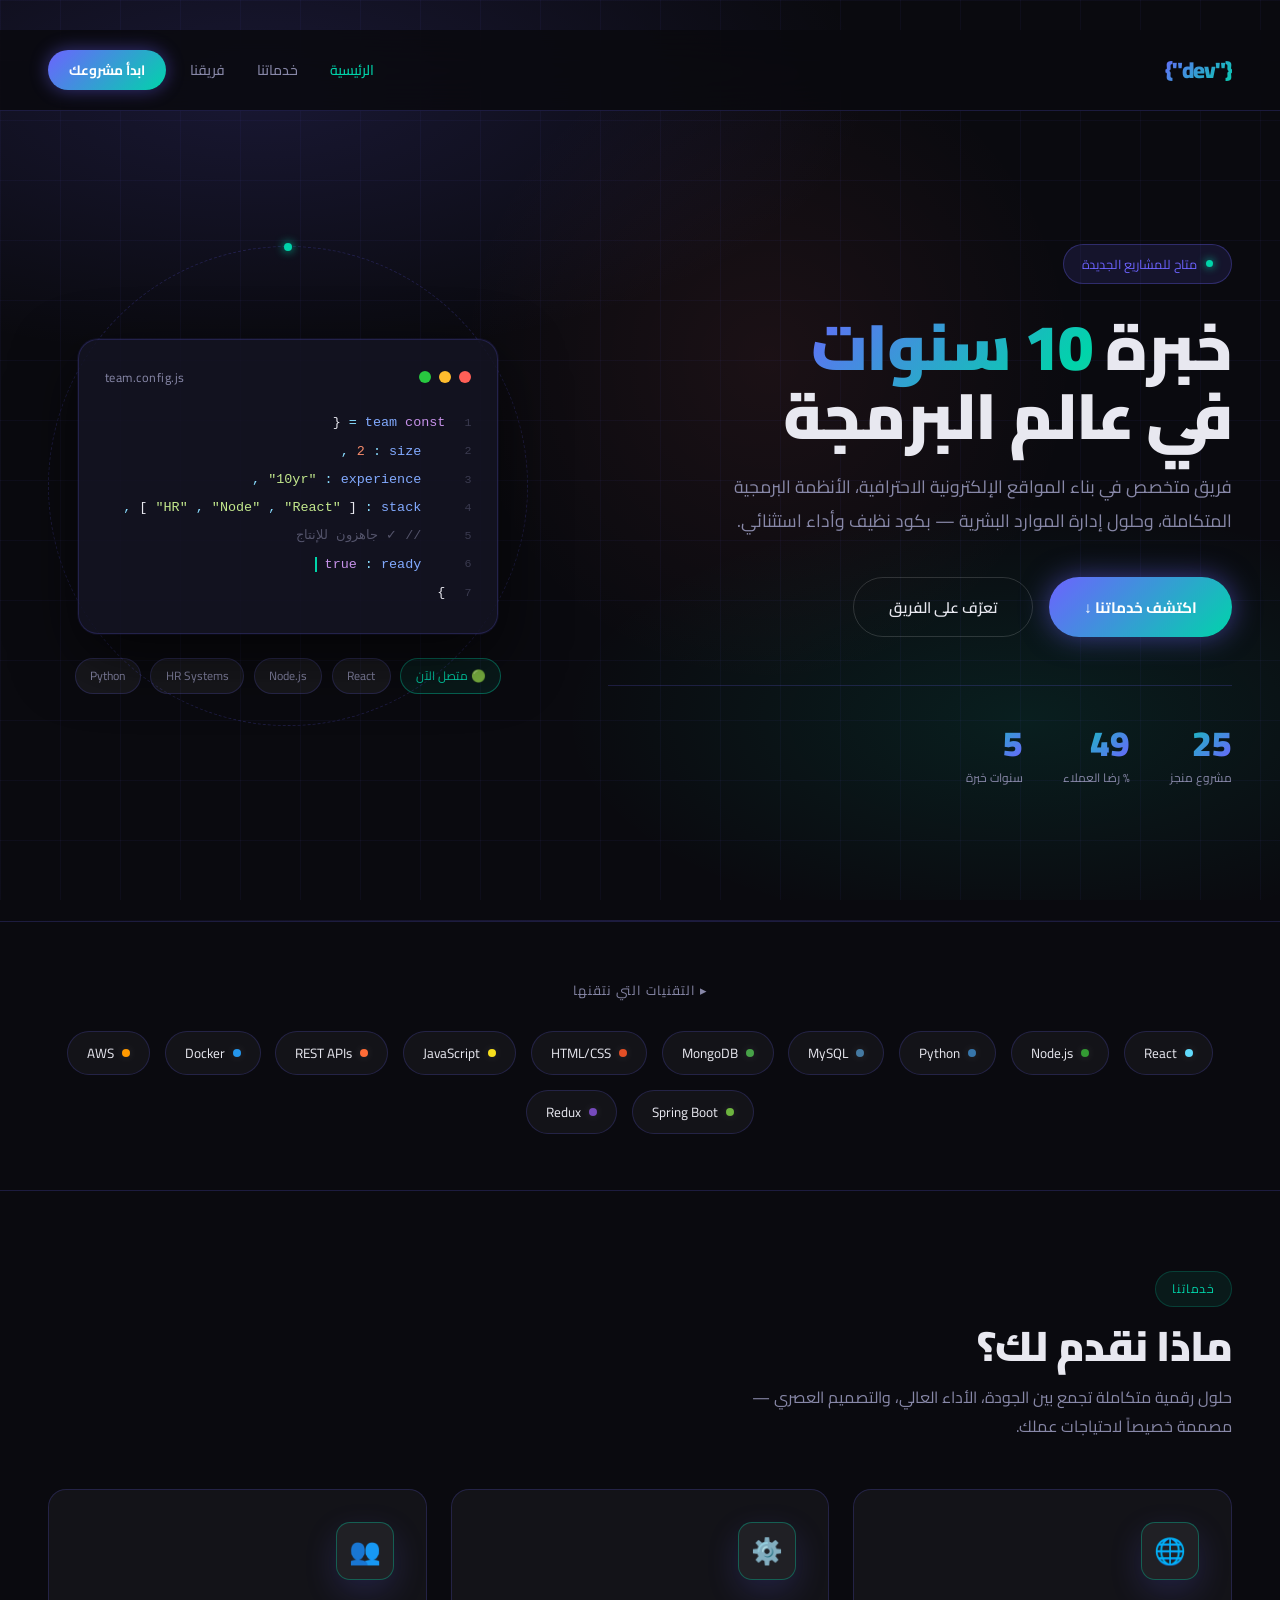
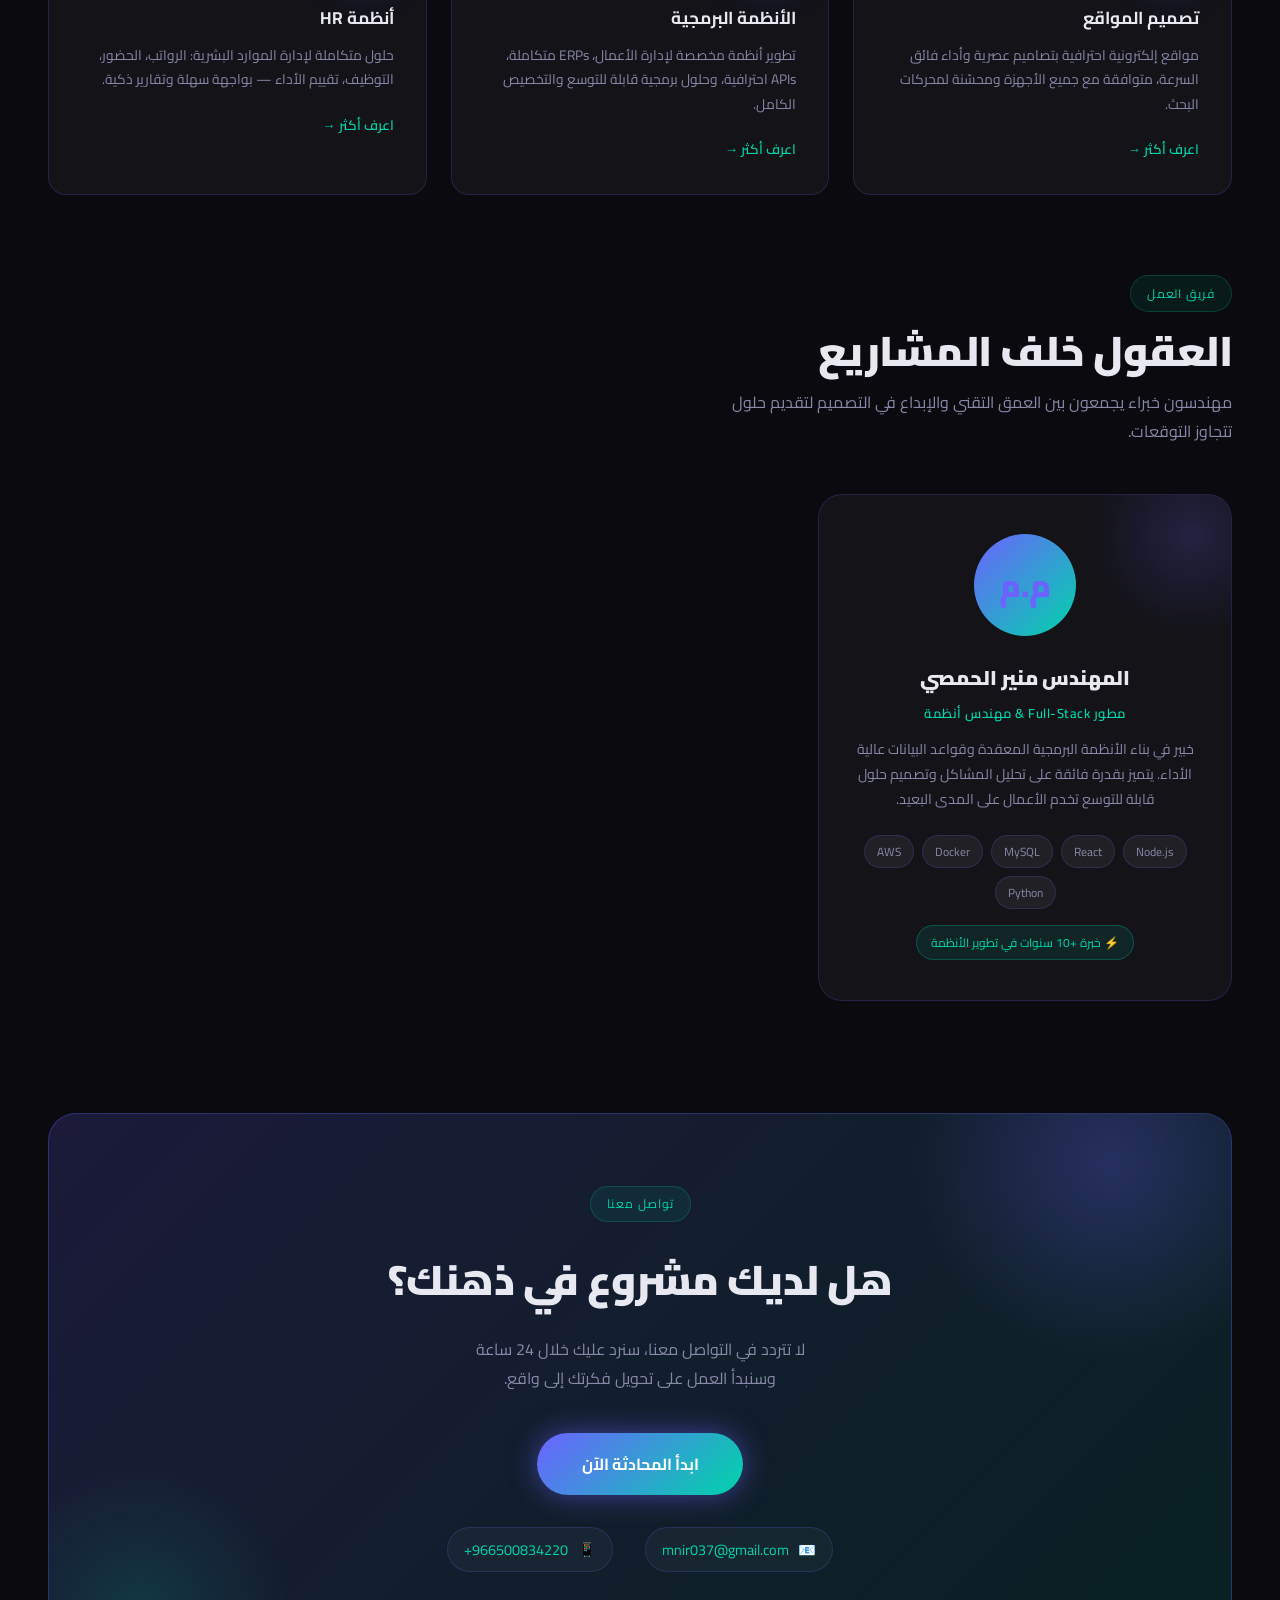
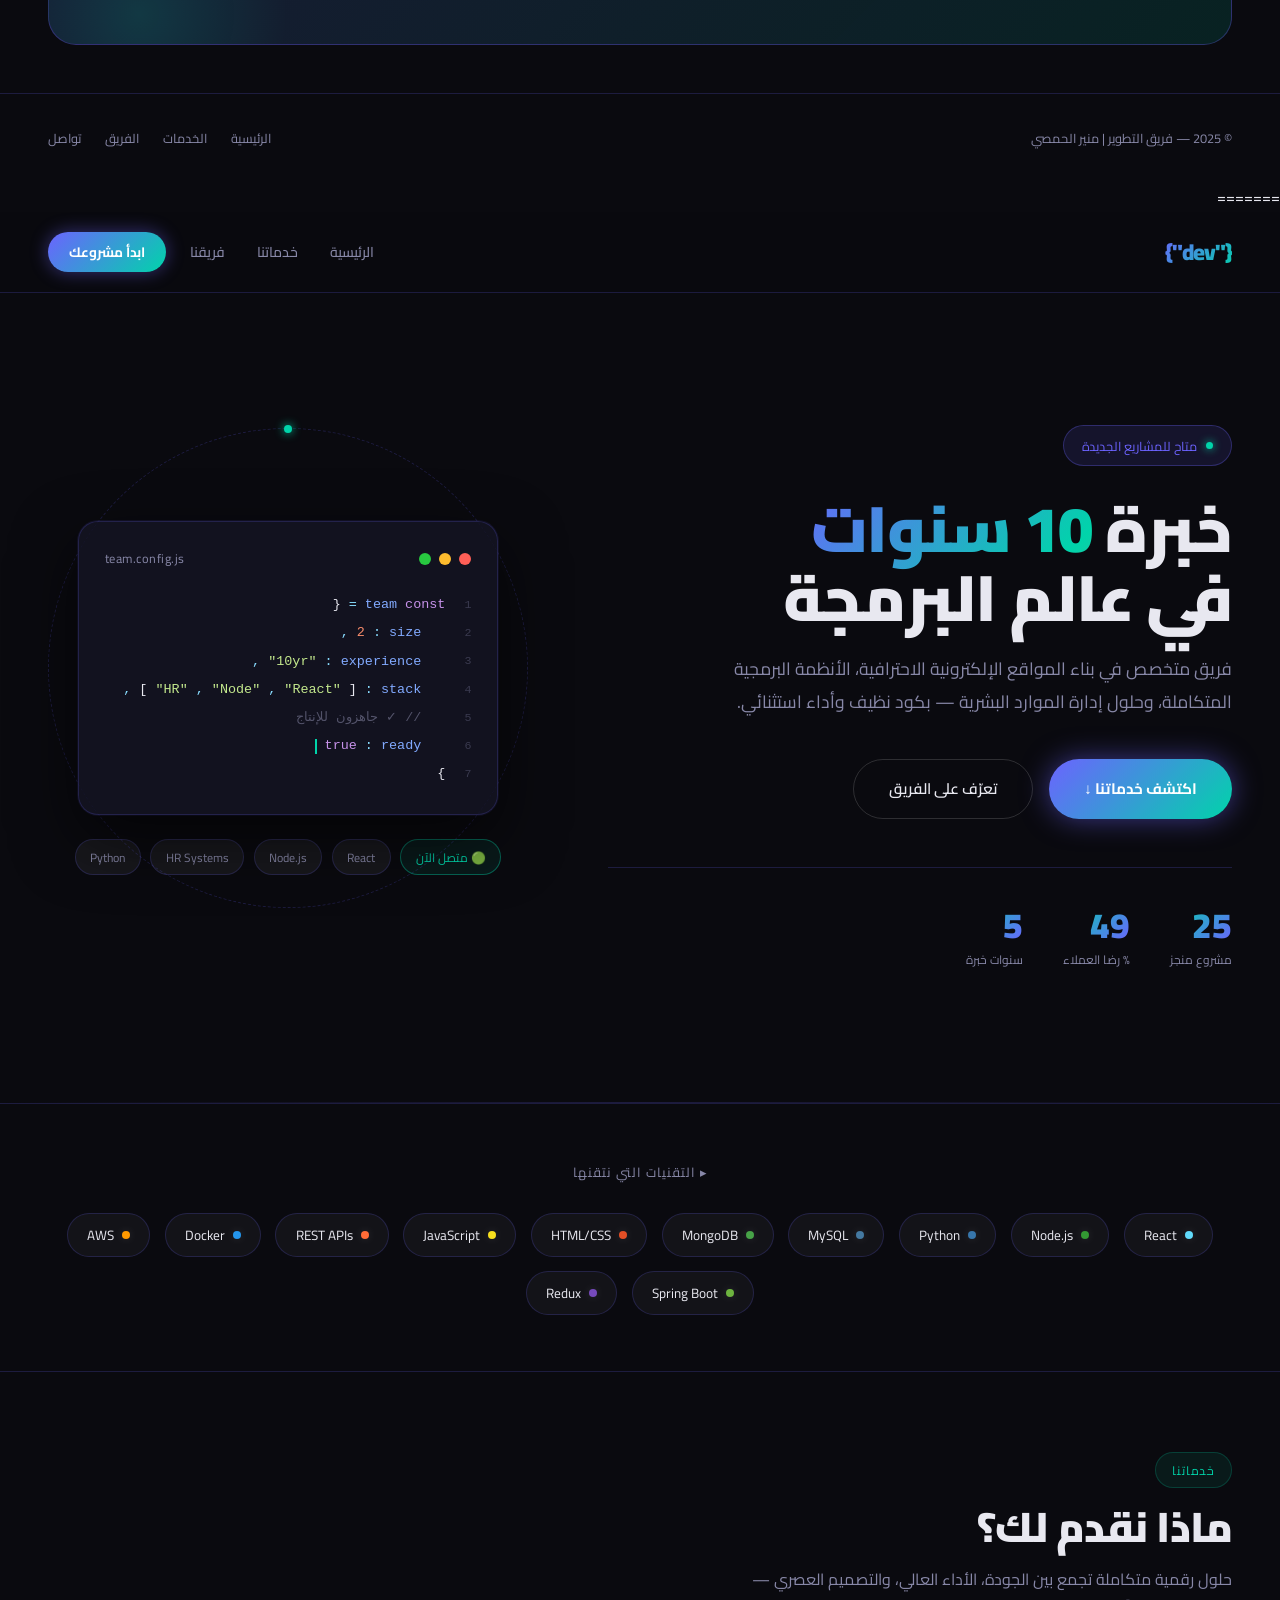
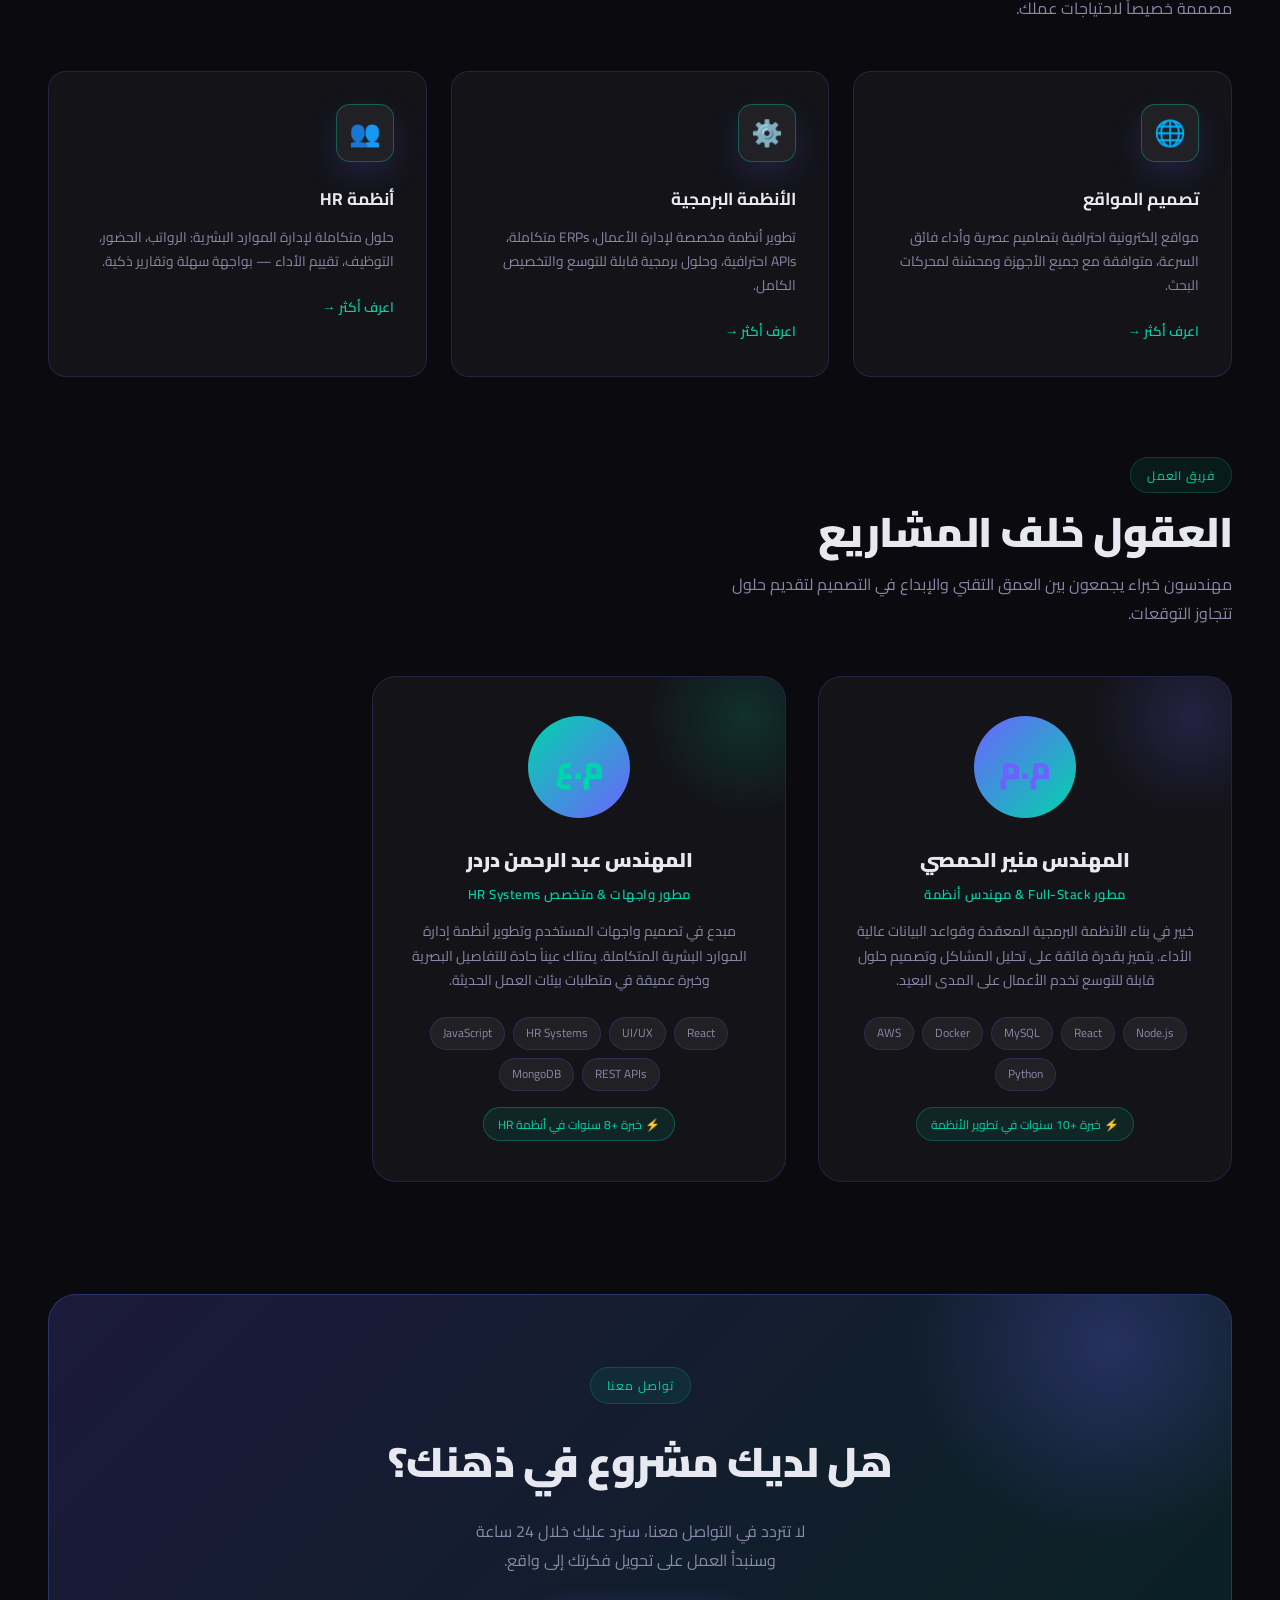
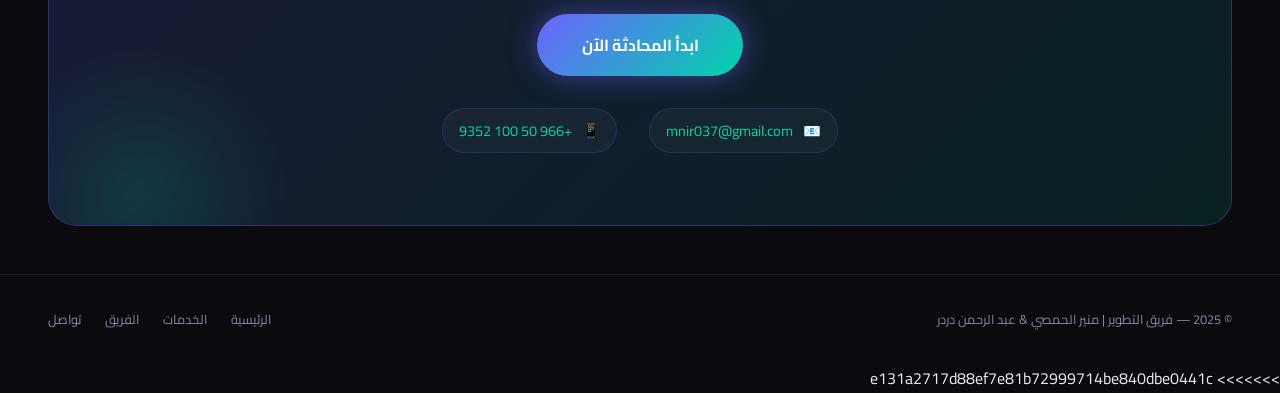
==== commit db3e400a: "Merge local project with remote" ====
--- a/Portfolio.html
+++ b/Portfolio.html
@@ -1,3 +1,4 @@
+<<<<<<< HEAD
 <!DOCTYPE html>
 <html lang="ar" dir="rtl">
 <head>
@@ -802,3 +803,711 @@
 </script>
 </body>
 </html>
+=======
+<!DOCTYPE html>
+<html lang="ar" dir="rtl">
+<head>
+<meta charset="UTF-8">
+<meta name="viewport" content="width=device-width, initial-scale=1.0">
+<title>فريق التطوير - برمجيات وأنظمة HR</title>
+<link href="https://fonts.googleapis.com/css2?family=Cairo:wght@300;400;600;700;900&display=swap" rel="stylesheet">
+<style>
+*{margin:0;padding:0;box-sizing:border-box;scroll-behavior:smooth}
+:root{
+  --accent:#6c63ff;
+  --accent2:#00d4aa;
+  --accent3:#ff6b6b;
+  --text:#e8e8f0;
+  --muted:#8888a8;
+  --border:rgba(108,99,255,0.2);
+  --card:rgba(255,255,255,0.04);
+}
+html{scroll-behavior:smooth}
+body{
+  background:#0a0a0f;
+  color:var(--text);
+  font-family:'Cairo',sans-serif;
+  direction:rtl;
+  overflow-x:hidden;
+}
+
+/* ───── BG ───── */
+.bg-mesh{
+  position:fixed;inset:0;z-index:0;
+  background:
+    radial-gradient(ellipse 80% 50% at 20% 10%,rgba(108,99,255,.15) 0%,transparent 60%),
+    radial-gradient(ellipse 60% 40% at 80% 80%,rgba(0,212,170,.1) 0%,transparent 60%),
+    radial-gradient(ellipse 40% 60% at 60% 40%,rgba(255,107,107,.07) 0%,transparent 60%),
+    #0a0a0f;
+}
+.grid-lines{
+  position:fixed;inset:0;z-index:0;
+  background-image:
+    linear-gradient(rgba(108,99,255,.05) 1px,transparent 1px),
+    linear-gradient(90deg,rgba(108,99,255,.05) 1px,transparent 1px);
+  background-size:60px 60px;
+}
+/* Animated particles */
+.particles{position:fixed;inset:0;z-index:0;overflow:hidden;pointer-events:none}
+.particle{
+  position:absolute;border-radius:50%;
+  animation:drift linear infinite;
+  opacity:0;
+}
+.content{position:relative;z-index:1}
+
+/* ───── NAV ───── */
+nav{
+  display:flex;align-items:center;justify-content:space-between;
+  padding:1.2rem 3rem;
+  border-bottom:1px solid var(--border);
+  backdrop-filter:blur(24px);
+  position:sticky;top:0;z-index:200;
+  background:rgba(10,10,15,.85);
+  transition:padding .3s;
+}
+.logo{
+  font-size:1.4rem;font-weight:900;
+  background:linear-gradient(135deg,var(--accent),var(--accent2));
+  -webkit-background-clip:text;-webkit-text-fill-color:transparent;
+  letter-spacing:-1px;text-decoration:none;
+}
+.nav-links{display:flex;gap:0;list-style:none;align-items:center}
+.nav-links li a{
+  color:var(--muted);text-decoration:none;font-size:.88rem;font-weight:500;
+  padding:.5rem 1rem;border-radius:8px;
+  transition:color .25s,background .25s;display:block;
+}
+.nav-links li a:hover{color:var(--text);background:rgba(255,255,255,.05)}
+.nav-links li a.active-link{color:var(--accent2)}
+.nav-cta{
+  margin-right:.5rem;
+  background:linear-gradient(135deg,var(--accent),var(--accent2))!important;
+  color:#fff!important;padding:.45rem 1.3rem!important;border-radius:50px!important;
+  font-weight:700!important;font-size:.85rem!important;
+  box-shadow:0 0 18px rgba(108,99,255,.45);
+  transition:transform .2s,box-shadow .2s!important;
+}
+.nav-cta:hover{transform:translateY(-2px);box-shadow:0 6px 28px rgba(108,99,255,.7)!important;background:rgba(0,0,0,0)!important}
+
+/* ───── HERO ───── */
+.hero{
+  min-height:90vh;display:flex;align-items:center;
+  padding:5rem 3rem;gap:5rem;
+  position:relative;
+}
+.hero::after{
+  content:'';position:absolute;
+  bottom:0;left:0;right:0;height:1px;
+  background:linear-gradient(90deg,transparent,var(--border),transparent);
+}
+.hero-text{flex:1.3}
+.badge{
+  display:inline-flex;align-items:center;gap:.6rem;
+  background:rgba(108,99,255,.12);border:1px solid rgba(108,99,255,.3);
+  padding:.45rem 1.1rem;border-radius:50px;font-size:.8rem;color:var(--accent);
+  margin-bottom:1.8rem;
+  opacity:0;animation:slideDown .7s cubic-bezier(.22,1,.36,1) .1s forwards;
+}
+.live-dot{
+  width:7px;height:7px;border-radius:50%;background:var(--accent2);
+  box-shadow:0 0 8px var(--accent2);
+  animation:livepulse 1.8s ease infinite;
+}
+h1{
+  font-size:4rem;font-weight:900;line-height:1.08;
+  margin-bottom:1.2rem;letter-spacing:-1px;
+  opacity:0;animation:slideUp .8s cubic-bezier(.22,1,.36,1) .25s forwards;
+}
+.grad{
+  background:linear-gradient(135deg,var(--accent) 0%,var(--accent2) 50%,var(--accent3) 100%);
+  -webkit-background-clip:text;-webkit-text-fill-color:transparent;
+  background-size:200%;
+  animation:gradShift 4s ease infinite;
+}
+.hero-sub{
+  font-size:1.1rem;color:var(--muted);line-height:1.9;
+  margin-bottom:2.5rem;max-width:520px;
+  opacity:0;animation:slideUp .8s cubic-bezier(.22,1,.36,1) .4s forwards;
+}
+.hero-btns{
+  display:flex;gap:1rem;flex-wrap:wrap;
+  opacity:0;animation:slideUp .8s cubic-bezier(.22,1,.36,1) .55s forwards;
+}
+.btn-p{
+  background:linear-gradient(135deg,var(--accent),var(--accent2));
+  color:#fff;padding:.9rem 2.2rem;border-radius:50px;
+  font-size:.95rem;font-weight:700;cursor:pointer;border:none;
+  box-shadow:0 0 28px rgba(108,99,255,.5);
+  transition:transform .2s,box-shadow .2s;
+  font-family:'Cairo',sans-serif;position:relative;overflow:hidden;
+}
+.btn-p::after{
+  content:'';position:absolute;inset:0;
+  background:linear-gradient(135deg,rgba(255,255,255,.15),transparent);
+  opacity:0;transition:opacity .3s;
+}
+.btn-p:hover{transform:translateY(-3px);box-shadow:0 10px 40px rgba(108,99,255,.7)}
+.btn-p:hover::after{opacity:1}
+.btn-o{
+  background:transparent;
+  border:1px solid rgba(255,255,255,.15);
+  color:var(--text);padding:.9rem 2.2rem;border-radius:50px;
+  font-size:.95rem;font-weight:600;cursor:pointer;
+  transition:border-color .3s,background .3s,transform .2s;
+  font-family:'Cairo',sans-serif;
+}
+.btn-o:hover{border-color:var(--accent2);background:rgba(0,212,170,.08);transform:translateY(-2px)}
+
+.hero-stats{
+  display:flex;gap:2.5rem;margin-top:3rem;padding-top:2.5rem;
+  border-top:1px solid var(--border);
+  opacity:0;animation:slideUp .8s cubic-bezier(.22,1,.36,1) .7s forwards;
+}
+.stat-num{
+  font-size:2.2rem;font-weight:900;line-height:1;
+  background:linear-gradient(135deg,var(--accent2),var(--accent));
+  -webkit-background-clip:text;-webkit-text-fill-color:transparent;
+}
+.stat-label{font-size:.75rem;color:var(--muted);margin-top:.3rem}
+
+/* ───── HERO VISUAL ───── */
+.hero-visual{
+  flex:1;display:flex;flex-direction:column;align-items:center;gap:1.5rem;
+  opacity:0;animation:slideLeft .9s cubic-bezier(.22,1,.36,1) .3s forwards;
+}
+.code-card{
+  background:rgba(20,20,35,.8);
+  border:1px solid var(--border);
+  border-radius:20px;padding:1.6rem;width:100%;max-width:420px;
+  backdrop-filter:blur(20px);
+  box-shadow:0 24px 64px rgba(0,0,0,.6),0 0 0 1px rgba(108,99,255,.1);
+  animation:float 5s ease-in-out infinite;
+}
+.code-header{display:flex;align-items:center;gap:.5rem;margin-bottom:1.3rem}
+.dot{width:12px;height:12px;border-radius:50%}
+.d1{background:#ff5f57}.d2{background:#febc2e}.d3{background:#28c840}
+.code-ttl{color:var(--muted);font-size:.78rem;margin-right:auto;letter-spacing:.5px}
+.code-line{font-family:monospace;font-size:.84rem;line-height:2.1;display:flex;align-items:center;gap:.5rem}
+.ln{color:rgba(136,136,168,.35);min-width:18px;text-align:right;font-size:.73rem}
+.kw{color:#c792ea}.fn{color:#82aaff}.str{color:#c3e88d}
+.cm{color:rgba(136,136,168,.55)}.num{color:#f78c6c}.op{color:#89ddff}
+.cur{display:inline-block;width:2px;height:.9rem;background:var(--accent2);animation:blink 1s step-end infinite;vertical-align:middle}
+
+.floating-tags{display:flex;flex-wrap:wrap;gap:.6rem;justify-content:center}
+.ftag{
+  background:rgba(255,255,255,.06);border:1px solid var(--border);
+  padding:.35rem .9rem;border-radius:50px;font-size:.75rem;color:var(--muted);
+  transition:all .3s;cursor:default;
+}
+.ftag:hover{background:rgba(108,99,255,.12);border-color:var(--accent);color:var(--accent)}
+.ftag.on{color:var(--accent2);border-color:rgba(0,212,170,.4);background:rgba(0,212,170,.08)}
+
+/* Orbit ring around code card */
+.orbit-wrap{position:relative;width:100%;max-width:420px}
+.orbit-ring{
+  position:absolute;
+  border:1px dashed rgba(108,99,255,.2);
+  border-radius:50%;
+  top:50%;left:50%;
+  transform:translate(-50%,-50%);
+  animation:spin 20s linear infinite;
+  pointer-events:none;
+}
+.orbit-dot{
+  position:absolute;width:8px;height:8px;border-radius:50%;
+  background:var(--accent2);box-shadow:0 0 10px var(--accent2);
+  top:-4px;left:50%;margin-left:-4px;
+}
+
+/* ───── TECH ───── */
+.tech-section{
+  padding:3.5rem 3rem;
+  border-top:1px solid var(--border);
+  border-bottom:1px solid var(--border);
+}
+.tech-label{color:var(--muted);font-size:.82rem;text-align:center;margin-bottom:1.8rem;letter-spacing:1px;text-transform:uppercase}
+.tech-grid{display:flex;flex-wrap:wrap;gap:.9rem;justify-content:center}
+.tpill{
+  background:rgba(255,255,255,.04);border:1px solid var(--border);
+  padding:.5rem 1.2rem;border-radius:50px;font-size:.84rem;
+  display:flex;align-items:center;gap:.5rem;
+  transition:all .25s;cursor:default;
+  opacity:0;
+}
+.tpill.revealed{opacity:1;animation:popIn .4s cubic-bezier(.22,1,.36,1) both}
+.tpill:hover{border-color:var(--accent);background:rgba(108,99,255,.1);transform:translateY(-3px) scale(1.04)}
+.tdot{width:8px;height:8px;border-radius:50%;flex-shrink:0}
+
+/* ───── SHARED SECTION ───── */
+.section{padding:5rem 3rem}
+.slabel{
+  display:inline-block;
+  background:rgba(0,212,170,.08);border:1px solid rgba(0,212,170,.2);
+  color:var(--accent2);padding:.35rem 1rem;border-radius:50px;
+  font-size:.76rem;margin-bottom:1rem;letter-spacing:.8px;text-transform:uppercase;
+}
+.stitle{font-size:2.6rem;font-weight:900;margin-bottom:.8rem;line-height:1.15;letter-spacing:-.5px}
+.ssub{color:var(--muted);font-size:1rem;max-width:520px;margin-bottom:3rem;line-height:1.8}
+
+/* ───── SERVICES ───── */
+.srv-grid{display:grid;grid-template-columns:repeat(3,1fr);gap:1.5rem}
+.srv-card{
+  background:var(--card);border:1px solid var(--border);
+  border-radius:18px;padding:2rem;
+  transition:transform .35s cubic-bezier(.22,1,.36,1),border-color .3s,box-shadow .3s;
+  cursor:pointer;position:relative;overflow:hidden;
+}
+.srv-card::before{
+  content:'';position:absolute;inset:0;
+  background:linear-gradient(135deg,var(--gc,rgba(108,99,255,.1)),transparent 70%);
+  opacity:0;transition:opacity .35s;
+}
+.srv-card:hover{transform:translateY(-8px);border-color:rgba(108,99,255,.45);box-shadow:0 20px 50px rgba(0,0,0,.4)}
+.srv-card:hover::before{opacity:1}
+.srv-ico{
+  width:58px;height:58px;border-radius:14px;font-size:1.6rem;
+  display:flex;align-items:center;justify-content:center;margin-bottom:1.3rem;
+  background:rgba(255,255,255,.06);border:1px solid var(--border);
+  transition:transform .3s;
+}
+.srv-card:hover .srv-ico{transform:scale(1.1) rotate(-5deg)}
+.srv-title{font-size:1.08rem;font-weight:700;margin-bottom:.6rem}
+.srv-desc{font-size:.86rem;color:var(--muted);line-height:1.75}
+.srv-arr{margin-top:1.3rem;color:var(--accent2);font-size:.85rem;font-weight:600;display:flex;align-items:center;gap:.3rem;transition:gap .3s}
+.srv-card:hover .srv-arr{gap:.6rem}
+
+/* ───── TEAM ───── */
+.team-grid{display:grid;grid-template-columns:repeat(2,1fr);gap:2rem;max-width:860px}
+.team-card{
+  background:var(--card);border:1px solid var(--border);
+  border-radius:24px;padding:2.5rem 2rem;text-align:center;
+  position:relative;overflow:hidden;
+  transition:transform .4s cubic-bezier(.22,1,.36,1),box-shadow .4s;
+}
+.team-card::before{
+  content:'';position:absolute;
+  width:200px;height:200px;border-radius:50%;
+  background:radial-gradient(circle,var(--tc,rgba(108,99,255,.15)),transparent 70%);
+  top:-60px;right:-60px;
+  transition:transform .5s;
+}
+.team-card:hover::before{transform:scale(1.4)}
+.team-card:hover{transform:translateY(-8px);box-shadow:0 24px 60px rgba(0,0,0,.5)}
+
+.team-avatar{
+  width:100px;height:100px;border-radius:50%;margin:0 auto 1.5rem;
+  display:flex;align-items:center;justify-content:center;
+  font-size:2rem;font-weight:900;
+  position:relative;z-index:1;
+  border:3px solid transparent;
+  background-clip:padding-box;
+  transition:transform .4s;
+}
+.team-card:hover .team-avatar{transform:scale(1.08)}
+.avatar-ring{
+  position:absolute;inset:-4px;border-radius:50%;
+  background:linear-gradient(135deg,var(--accent),var(--accent2));
+  z-index:-1;
+  animation:spinSlow 6s linear infinite;
+}
+
+.team-name{font-size:1.25rem;font-weight:900;margin-bottom:.3rem;position:relative;z-index:1}
+.team-role{font-size:.82rem;color:var(--accent2);margin-bottom:.8rem;font-weight:600;letter-spacing:.5px;position:relative;z-index:1}
+.team-bio{font-size:.88rem;color:var(--muted);line-height:1.75;margin-bottom:1.5rem;position:relative;z-index:1}
+.team-skills{display:flex;flex-wrap:wrap;gap:.5rem;justify-content:center;position:relative;z-index:1}
+.skill-tag{
+  background:rgba(255,255,255,.06);border:1px solid var(--border);
+  padding:.28rem .75rem;border-radius:50px;font-size:.74rem;color:var(--muted);
+  transition:all .25s;
+}
+.team-card:hover .skill-tag{border-color:rgba(108,99,255,.35);color:var(--text)}
+.exp-badge{
+  display:inline-flex;align-items:center;gap:.4rem;
+  margin-top:1rem;
+  background:rgba(0,212,170,.1);border:1px solid rgba(0,212,170,.25);
+  padding:.3rem .85rem;border-radius:50px;font-size:.75rem;color:var(--accent2);
+  position:relative;z-index:1;
+}
+
+/* ───── TESTIMONIALS ───── */
+.testi-grid{display:grid;grid-template-columns:repeat(2,1fr);gap:1.5rem;margin-top:2rem}
+.testi-card{
+  background:var(--card);border:1px solid var(--border);
+  border-radius:18px;padding:1.8rem;
+  transition:transform .3s,border-color .3s;
+}
+.testi-card:hover{transform:translateY(-4px);border-color:rgba(108,99,255,.3)}
+.stars{color:#f9ca24;font-size:.9rem;margin-bottom:.9rem;letter-spacing:2px}
+.testi-txt{font-size:.91rem;color:var(--muted);line-height:1.85;margin-bottom:1.3rem;font-style:italic}
+.testi-auth{display:flex;align-items:center;gap:.9rem}
+.av{width:42px;height:42px;border-radius:50%;display:flex;align-items:center;justify-content:center;font-size:.95rem;font-weight:700;flex-shrink:0}
+.auth-name{font-size:.9rem;font-weight:700}
+.auth-role{font-size:.76rem;color:var(--muted)}
+
+/* ───── CTA ───── */
+.cta-wrap{
+  margin:2rem 3rem 3rem;border-radius:28px;padding:4.5rem 3rem;
+  background:linear-gradient(135deg,rgba(108,99,255,.18),rgba(0,212,170,.12));
+  border:1px solid rgba(108,99,255,.3);text-align:center;
+  position:relative;overflow:hidden;
+}
+.cta-wrap::before,.cta-wrap::after{
+  content:'';position:absolute;border-radius:50%;
+  background:radial-gradient(circle,rgba(108,99,255,.25),transparent 70%);
+  pointer-events:none;
+}
+.cta-wrap::before{width:400px;height:400px;top:-150px;right:-80px}
+.cta-wrap::after{width:300px;height:300px;bottom:-120px;left:-60px;background:radial-gradient(circle,rgba(0,212,170,.15),transparent 70%)}
+.cta-title{font-size:2.6rem;font-weight:900;margin-bottom:1rem;position:relative;z-index:1;letter-spacing:-.5px}
+.cta-sub{color:var(--muted);font-size:1rem;margin-bottom:2.5rem;line-height:1.8;position:relative;z-index:1}
+.contact-ways{display:flex;gap:2rem;justify-content:center;flex-wrap:wrap;margin-top:2rem;position:relative;z-index:1}
+.contact-item{
+  display:flex;align-items:center;gap:.6rem;color:var(--muted);font-size:.9rem;
+  padding:.5rem 1rem;border-radius:50px;border:1px solid var(--border);
+  transition:border-color .3s,color .3s;background:rgba(255,255,255,.03);
+}
+.contact-item:hover{border-color:var(--accent2);color:var(--text)}
+.contact-item a{color:var(--accent2);text-decoration:none}
+
+/* ───── FOOTER ───── */
+footer{
+  padding:2rem 3rem;
+  border-top:1px solid var(--border);
+  display:flex;align-items:center;justify-content:space-between;
+}
+.f-copy{color:var(--muted);font-size:.8rem}
+.f-links{display:flex;gap:1.5rem}
+.f-links a{color:var(--muted);text-decoration:none;font-size:.8rem;transition:color .3s}
+.f-links a:hover{color:var(--accent2)}
+
+/* ───── SCROLL REVEAL ───── */
+.reveal{opacity:0;transform:translateY(40px);transition:opacity .8s cubic-bezier(.22,1,.36,1),transform .8s cubic-bezier(.22,1,.36,1)}
+.reveal.vis{opacity:1;transform:none}
+.reveal-l{opacity:0;transform:translateX(40px);transition:opacity .8s cubic-bezier(.22,1,.36,1),transform .8s cubic-bezier(.22,1,.36,1)}
+.reveal-l.vis{opacity:1;transform:none}
+.reveal-r{opacity:0;transform:translateX(-40px);transition:opacity .8s cubic-bezier(.22,1,.36,1),transform .8s cubic-bezier(.22,1,.36,1)}
+.reveal-r.vis{opacity:1;transform:none}
+.d1r{transition-delay:.1s}.d2r{transition-delay:.2s}.d3r{transition-delay:.3s}
+.d4r{transition-delay:.4s}.d5r{transition-delay:.5s}
+
+/* ───── KEYFRAMES ───── */
+@keyframes slideUp{from{opacity:0;transform:translateY(35px)}to{opacity:1;transform:none}}
+@keyframes slideDown{from{opacity:0;transform:translateY(-20px)}to{opacity:1;transform:none}}
+@keyframes slideLeft{from{opacity:0;transform:translateX(50px)}to{opacity:1;transform:none}}
+@keyframes float{0%,100%{transform:translateY(0)}50%{transform:translateY(-14px)}}
+@keyframes spin{to{transform:translate(-50%,-50%) rotate(360deg)}}
+@keyframes spinSlow{to{transform:rotate(360deg)}}
+@keyframes blink{0%,100%{opacity:1}50%{opacity:0}}
+@keyframes livepulse{0%,100%{box-shadow:0 0 8px var(--accent2)}50%{box-shadow:0 0 18px var(--accent2),0 0 30px rgba(0,212,170,.3)}}
+@keyframes gradShift{0%,100%{background-position:0% 50%}50%{background-position:100% 50%}}
+@keyframes popIn{from{opacity:0;transform:scale(.8) translateY(10px)}to{opacity:1;transform:none}}
+@keyframes drift{
+  0%{opacity:0;transform:translateY(0) scale(1)}
+  10%{opacity:.6}
+  90%{opacity:.2}
+  100%{opacity:0;transform:translateY(-100vh) scale(.5)}
+}
+@keyframes typewriter{
+  0%{width:0}
+  60%{width:100%}
+  80%{width:100%}
+  85%{width:90%}
+  100%{width:100%}
+}
+</style>
+</head>
+<body>
+
+<div class="bg-mesh"></div>
+<div class="grid-lines"></div>
+<div class="particles" id="particles"></div>
+
+<div class="content">
+
+<!-- ═══ NAV ═══ -->
+<nav id="navbar">
+  <a href="#home" class="logo">{"dev"}</a>
+  <ul class="nav-links">
+    <li><a href="#home">الرئيسية</a></li>
+    <li><a href="#services">خدماتنا</a></li>
+    <li><a href="#team">فريقنا</a></li>
+
+    <li><a href="#contact" class="nav-cta">ابدأ مشروعك</a></li>
+  </ul>
+</nav>
+
+<!-- ═══ HERO ═══ -->
+<section class="hero" id="home">
+  <div class="hero-text">
+    <div class="badge"><span class="live-dot"></span> متاح للمشاريع الجديدة</div>
+    <h1>خبرة <span class="grad">10 سنوات</span><br>في عالم البرمجة</h1>
+    <p class="hero-sub">فريق متخصص في بناء المواقع الإلكترونية الاحترافية، الأنظمة البرمجية المتكاملة، وحلول إدارة الموارد البشرية — بكود نظيف وأداء استثنائي.</p>
+    <div class="hero-btns">
+      <button class="btn-p" onclick="document.getElementById('services').scrollIntoView({behavior:'smooth'})">اكتشف خدماتنا ↓</button>
+      <button class="btn-o" onclick="document.getElementById('team').scrollIntoView({behavior:'smooth'})">تعرّف على الفريق</button>
+    </div>
+    <div class="hero-stats">
+      <div class="stat">
+        <div class="stat-num" data-target="50">0</div>
+        <div class="stat-label">مشروع منجز</div>
+      </div>
+      <div class="stat">
+        <div class="stat-num" data-target="98">0</div>
+        <div class="stat-label">% رضا العملاء</div>
+      </div>
+      <div class="stat">
+        <div class="stat-num" data-target="10">0</div>
+        <div class="stat-label">سنوات خبرة</div>
+      </div>
+    </div>
+  </div>
+
+  <div class="hero-visual">
+    <div class="orbit-wrap">
+      <div class="orbit-ring" style="width:480px;height:480px">
+        <div class="orbit-dot"></div>
+      </div>
+      <div class="code-card">
+        <div class="code-header">
+          <div class="dot d1"></div><div class="dot d2"></div><div class="dot d3"></div>
+          <span class="code-ttl">team.config.js</span>
+        </div>
+        <div class="code-line"><span class="ln">1</span><span class="kw">const</span> <span class="fn">team</span> <span class="op">=</span> {</div>
+        <div class="code-line"><span class="ln">2</span>&nbsp;&nbsp;<span class="fn">size</span><span class="op">:</span> <span class="num">2</span><span class="op">,</span></div>
+        <div class="code-line"><span class="ln">3</span>&nbsp;&nbsp;<span class="fn">experience</span><span class="op">:</span> <span class="str">"10yr"</span><span class="op">,</span></div>
+        <div class="code-line"><span class="ln">4</span>&nbsp;&nbsp;<span class="fn">stack</span><span class="op">:</span> [<span class="str">"React"</span><span class="op">,</span><span class="str">"Node"</span><span class="op">,</span><span class="str">"HR"</span>]<span class="op">,</span></div>
+        <div class="code-line"><span class="ln">5</span>&nbsp;&nbsp;<span class="cm">// ✓ جاهزون للإنتاج</span></div>
+        <div class="code-line"><span class="ln">6</span>&nbsp;&nbsp;<span class="fn">ready</span><span class="op">:</span> <span class="kw">true</span> <span class="cur"></span></div>
+        <div class="code-line"><span class="ln">7</span>}</div>
+      </div>
+    </div>
+    <div class="floating-tags">
+      <span class="ftag on">🟢 متصل الآن</span>
+      <span class="ftag">React</span>
+      <span class="ftag">Node.js</span>
+      <span class="ftag">HR Systems</span>
+      <span class="ftag">Python</span>
+    </div>
+  </div>
+</section>
+
+<!-- ═══ TECH ═══ -->
+<div class="tech-section reveal">
+  <div class="tech-label">▸ التقنيات التي نتقنها</div>
+  <div class="tech-grid" id="techGrid">
+    <div class="tpill"><span class="tdot" style="background:#61dafb"></span>React</div>
+    <div class="tpill"><span class="tdot" style="background:#339933"></span>Node.js</div>
+    <div class="tpill"><span class="tdot" style="background:#3776ab"></span>Python</div>
+    <div class="tpill"><span class="tdot" style="background:#4479a1"></span>MySQL</div>
+    <div class="tpill"><span class="tdot" style="background:#47a248"></span>MongoDB</div>
+    <div class="tpill"><span class="tdot" style="background:#e34f26"></span>HTML/CSS</div>
+    <div class="tpill"><span class="tdot" style="background:#f7df1e"></span>JavaScript</div>
+    <div class="tpill"><span class="tdot" style="background:#ff6c37"></span>REST APIs</div>
+    <div class="tpill"><span class="tdot" style="background:#2496ed"></span>Docker</div>
+    <div class="tpill"><span class="tdot" style="background:#ff9900"></span>AWS</div>
+    <div class="tpill"><span class="tdot" style="background:#6db33f"></span>Spring Boot</div>
+    <div class="tpill"><span class="tdot" style="background:#764abc"></span>Redux</div>
+  </div>
+</div>
+
+<!-- ═══ SERVICES ═══ -->
+<section class="section" id="services">
+  <div class="reveal">
+    <div class="slabel">خدماتنا</div>
+    <h2 class="stitle">ماذا نقدم لك؟</h2>
+    <p class="ssub">حلول رقمية متكاملة تجمع بين الجودة، الأداء العالي، والتصميم العصري — مصممة خصيصاً لاحتياجات عملك.</p>
+  </div>
+  <div class="srv-grid">
+    <div class="srv-card reveal d1r" style="--gc:rgba(108,99,255,.12)">
+      <div class="srv-ico">🌐</div>
+      <div class="srv-title">تصميم المواقع</div>
+      <div class="srv-desc">مواقع إلكترونية احترافية بتصاميم عصرية وأداء فائق السرعة، متوافقة مع جميع الأجهزة ومحسّنة لمحركات البحث.</div>
+      <div class="srv-arr">اعرف أكثر →</div>
+    </div>
+    <div class="srv-card reveal d2r" style="--gc:rgba(0,212,170,.1)">
+      <div class="srv-ico">⚙️</div>
+      <div class="srv-title">الأنظمة البرمجية</div>
+      <div class="srv-desc">تطوير أنظمة مخصصة لإدارة الأعمال، ERPs متكاملة، APIs احترافية، وحلول برمجية قابلة للتوسع والتخصيص الكامل.</div>
+      <div class="srv-arr">اعرف أكثر →</div>
+    </div>
+    <div class="srv-card reveal d3r" style="--gc:rgba(255,107,107,.1)">
+      <div class="srv-ico">👥</div>
+      <div class="srv-title">أنظمة HR</div>
+      <div class="srv-desc">حلول متكاملة لإدارة الموارد البشرية: الرواتب، الحضور، التوظيف، تقييم الأداء — بواجهة سهلة وتقارير ذكية.</div>
+      <div class="srv-arr">اعرف أكثر →</div>
+    </div>
+  </div>
+</section>
+
+<!-- ═══ TEAM ═══ -->
+<section class="section" id="team" style="padding-top:0">
+  <div class="reveal">
+    <div class="slabel">فريق العمل</div>
+    <h2 class="stitle">العقول خلف المشاريع</h2>
+    <p class="ssub">مهندسون خبراء يجمعون بين العمق التقني والإبداع في التصميم لتقديم حلول تتجاوز التوقعات.</p>
+  </div>
+  <div class="team-grid">
+
+    <!-- Munir -->
+    <div class="team-card reveal-r" style="--tc:rgba(108,99,255,.18)">
+      <div style="position:relative;width:100px;height:100px;margin:0 auto 1.5rem">
+        <div class="team-avatar" style="background:linear-gradient(135deg,rgba(108,99,255,.25),rgba(108,99,255,.1));color:var(--accent);width:100%;height:100%">
+          <div class="avatar-ring"></div>
+          م.م
+        </div>
+      </div>
+      <div class="team-name">المهندس منير الحمصي</div>
+      <div class="team-role">مطور Full-Stack &amp; مهندس أنظمة</div>
+      <div class="team-bio">خبير في بناء الأنظمة البرمجية المعقدة وقواعد البيانات عالية الأداء. يتميز بقدرة فائقة على تحليل المشاكل وتصميم حلول قابلة للتوسع تخدم الأعمال على المدى البعيد.</div>
+      <div class="team-skills">
+        <span class="skill-tag">Node.js</span>
+        <span class="skill-tag">React</span>
+        <span class="skill-tag">MySQL</span>
+        <span class="skill-tag">Docker</span>
+        <span class="skill-tag">AWS</span>
+        <span class="skill-tag">Python</span>
+      </div>
+      <div class="exp-badge">⚡ خبرة +10 سنوات في تطوير الأنظمة</div>
+    </div>
+
+    <!-- AbdulRahman -->
+    <div class="team-card reveal-l" style="--tc:rgba(0,212,170,.15)">
+      <div style="position:relative;width:100px;height:100px;margin:0 auto 1.5rem">
+        <div class="team-avatar" style="background:linear-gradient(135deg,rgba(0,212,170,.25),rgba(0,212,170,.1));color:var(--accent2);width:100%;height:100%">
+          <div class="avatar-ring" style="background:linear-gradient(135deg,var(--accent2),var(--accent))"></div>
+          م.ع
+        </div>
+      </div>
+      <div class="team-name">المهندس عبد الرحمن دردر</div>
+      <div class="team-role">مطور واجهات &amp; متخصص HR Systems</div>
+      <div class="team-bio">مبدع في تصميم واجهات المستخدم وتطوير أنظمة إدارة الموارد البشرية المتكاملة. يمتلك عيناً حادة للتفاصيل البصرية وخبرة عميقة في متطلبات بيئات العمل الحديثة.</div>
+      <div class="team-skills">
+        <span class="skill-tag">React</span>
+        <span class="skill-tag">UI/UX</span>
+        <span class="skill-tag">HR Systems</span>
+        <span class="skill-tag">JavaScript</span>
+        <span class="skill-tag">REST APIs</span>
+        <span class="skill-tag">MongoDB</span>
+      </div>
+      <div class="exp-badge" style="background:rgba(0,212,170,.1);border-color:rgba(0,212,170,.3)">⚡ خبرة +8 سنوات في أنظمة HR</div>
+    </div>
+
+  </div>
+</section>
+
+<!-- ═══ TESTIMONIALS ═══ -->
+
+
+<!-- ═══ CTA ═══ -->
+<div class="cta-wrap reveal" id="contact">
+  <div class="slabel" style="margin-bottom:1.2rem">تواصل معنا</div>
+  <h2 class="cta-title">هل لديك مشروع في ذهنك؟</h2>
+  <p class="cta-sub">لا تتردد في التواصل معنا، سنرد عليك خلال 24 ساعة<br>وسنبدأ العمل على تحويل فكرتك إلى واقع.</p>
+  <button class="btn-p" onclick="window.location.href='mailto:mnir037@gmail.com'" style="font-size:1rem;padding:1rem 2.8rem">ابدأ المحادثة الآن</button>
+  <div class="contact-ways">
+    <div class="contact-item">📧 <a href="mailto:mnir037@gmail.com">mnir037@gmail.com</a></div>
+    <div class="contact-item">📱 <a href="tel:+966501009352">+966 50 100 9352</a></div>
+  </div>
+</div>
+
+<!-- ═══ FOOTER ═══ -->
+<footer>
+  <div class="f-copy">© 2025 — فريق التطوير | منير الحمصي &amp; عبد الرحمن دردر</div>
+  <div class="f-links">
+    <a href="#home">الرئيسية</a>
+    <a href="#services">الخدمات</a>
+    <a href="#team">الفريق</a>
+    <a href="#contact">تواصل</a>
+  </div>
+</footer>
+
+</div><!-- /content -->
+
+<script>
+// ── Particles
+(function(){
+  var p=document.getElementById('particles');
+  for(var i=0;i<30;i++){
+    var d=document.createElement('div');
+    d.className='particle';
+    var s=Math.random()*4+2;
+    d.style.cssText='width:'+s+'px;height:'+s+'px;'
+      +'left:'+Math.random()*100+'%;'
+      +'top:'+Math.random()*100+'%;'
+      +'background:'+(Math.random()>.5?'rgba(108,99,255,.4)':'rgba(0,212,170,.3)')+';'
+      +'animation-duration:'+(Math.random()*15+10)+'s;'
+      +'animation-delay:'+Math.random()*10+'s;';
+    p.appendChild(d);
+  }
+})();
+
+// ── Smooth scroll for nav links
+document.querySelectorAll('a[href^="#"]').forEach(function(a){
+  a.addEventListener('click',function(e){
+    var t=document.querySelector(this.getAttribute('href'));
+    if(t){e.preventDefault();t.scrollIntoView({behavior:'smooth',block:'start'})}
+  });
+});
+
+// ── Active nav highlight
+var sections=document.querySelectorAll('section[id],div[id]');
+var navAs=document.querySelectorAll('.nav-links a');
+window.addEventListener('scroll',function(){
+  var y=window.scrollY+120;
+  sections.forEach(function(s){
+    if(y>=s.offsetTop&&y<s.offsetTop+s.offsetHeight){
+      navAs.forEach(function(a){a.classList.remove('active-link')});
+      var al=document.querySelector('.nav-links a[href="#'+s.id+'"]');
+      if(al)al.classList.add('active-link');
+    }
+  });
+});
+
+// ── Scroll reveal
+var ro=new IntersectionObserver(function(entries){
+  entries.forEach(function(e){
+    if(e.isIntersecting){e.target.classList.add('vis');ro.unobserve(e.target)}
+  });
+},{threshold:.12});
+document.querySelectorAll('.reveal,.reveal-l,.reveal-r').forEach(function(el){ro.observe(el)});
+
+// ── Tech pills stagger
+var tro=new IntersectionObserver(function(entries){
+  entries.forEach(function(e){
+    if(e.isIntersecting){
+      document.querySelectorAll('.tpill').forEach(function(p,i){
+        setTimeout(function(){p.classList.add('revealed')},i*60);
+      });
+      tro.disconnect();
+    }
+  });
+},{threshold:.2});
+var tg=document.getElementById('techGrid');
+if(tg)tro.observe(tg);
+
+// ── Counter animation
+function animCount(el,target,dur){
+  var start=0,step=dur/target;
+  var t=setInterval(function(){
+    start++;
+    el.textContent=start+(el.dataset.suffix||'');
+    if(start>=target)clearInterval(t);
+  },step);
+}
+var cro=new IntersectionObserver(function(entries){
+  entries.forEach(function(e){
+    if(e.isIntersecting){
+      document.querySelectorAll('.stat-num[data-target]').forEach(function(el){
+        animCount(el,parseInt(el.dataset.target),1200);
+      });
+      cro.disconnect();
+    }
+  });
+},{threshold:.5});
+var hs=document.querySelector('.hero-stats');
+if(hs)cro.observe(hs);
+</script>
+</body>
+</html>
+>>>>>>> e131a2717d88ef7e81b72999714be840dbe0441c
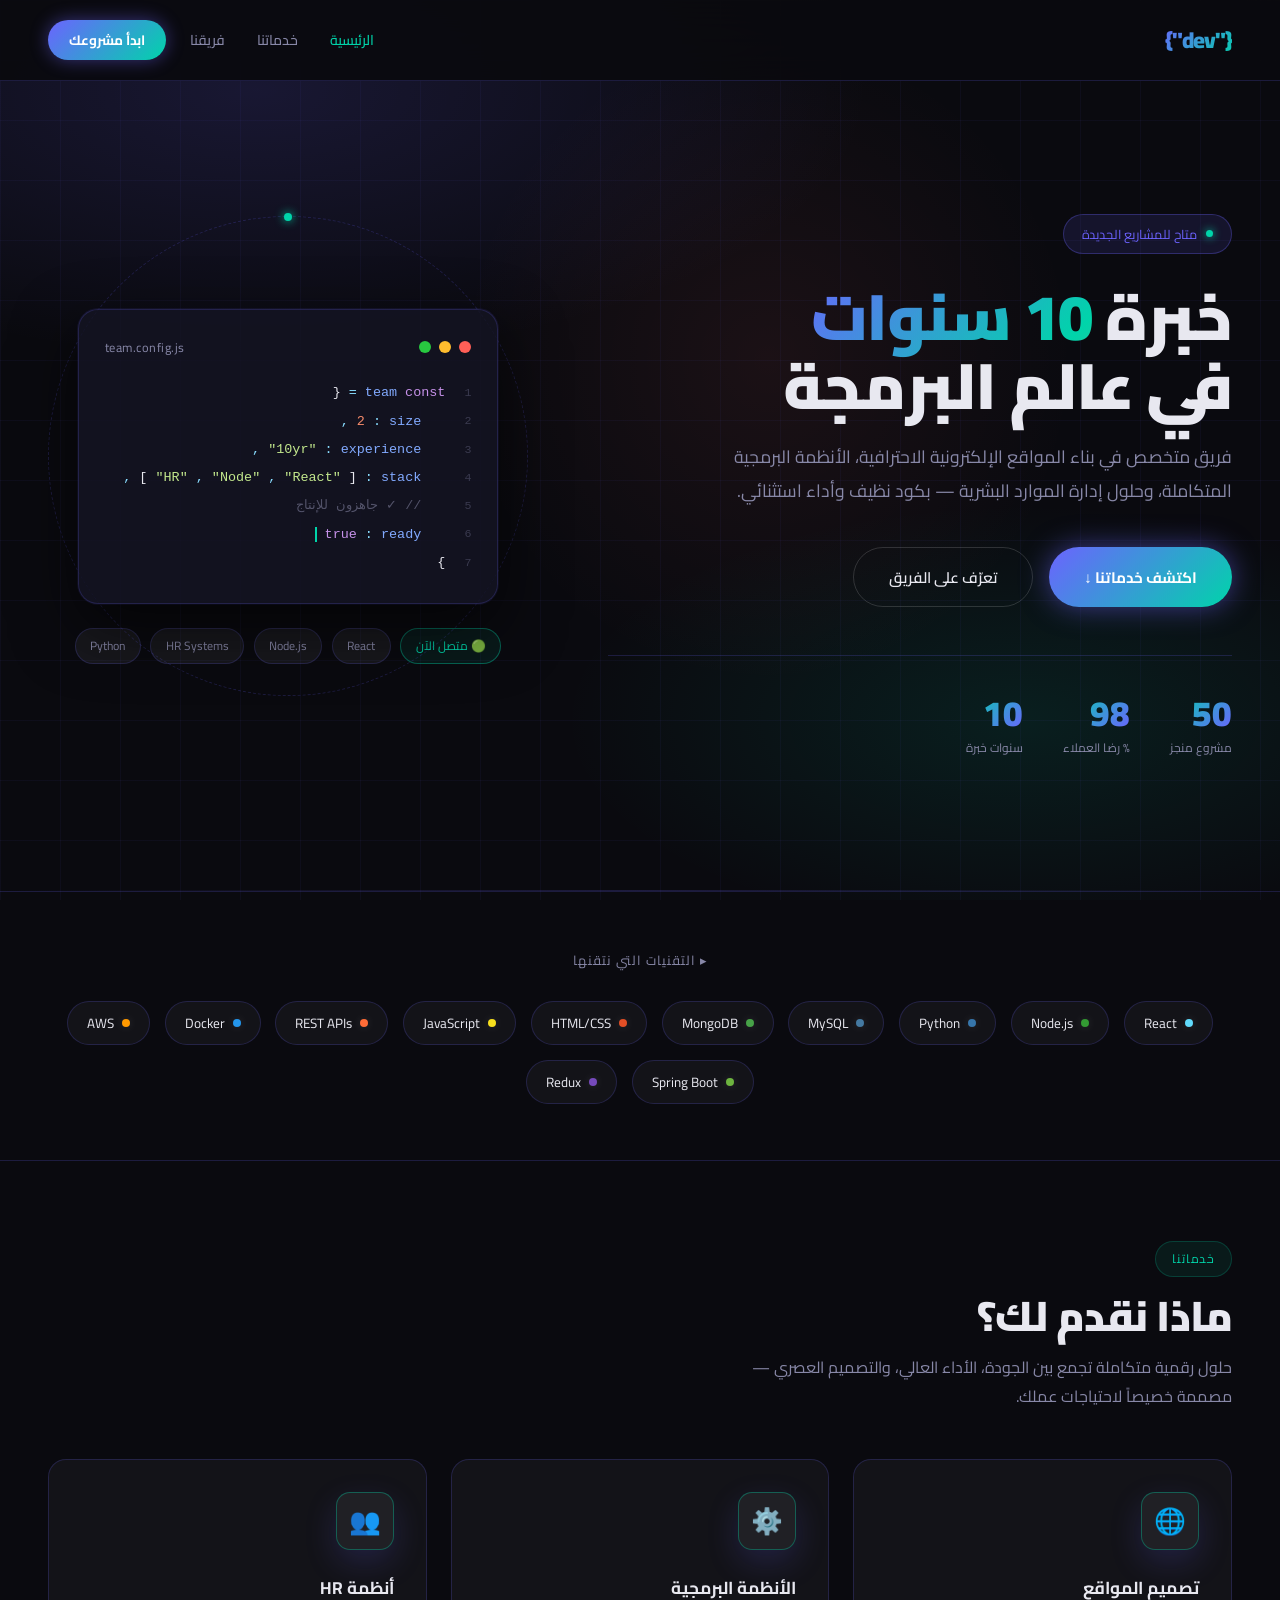
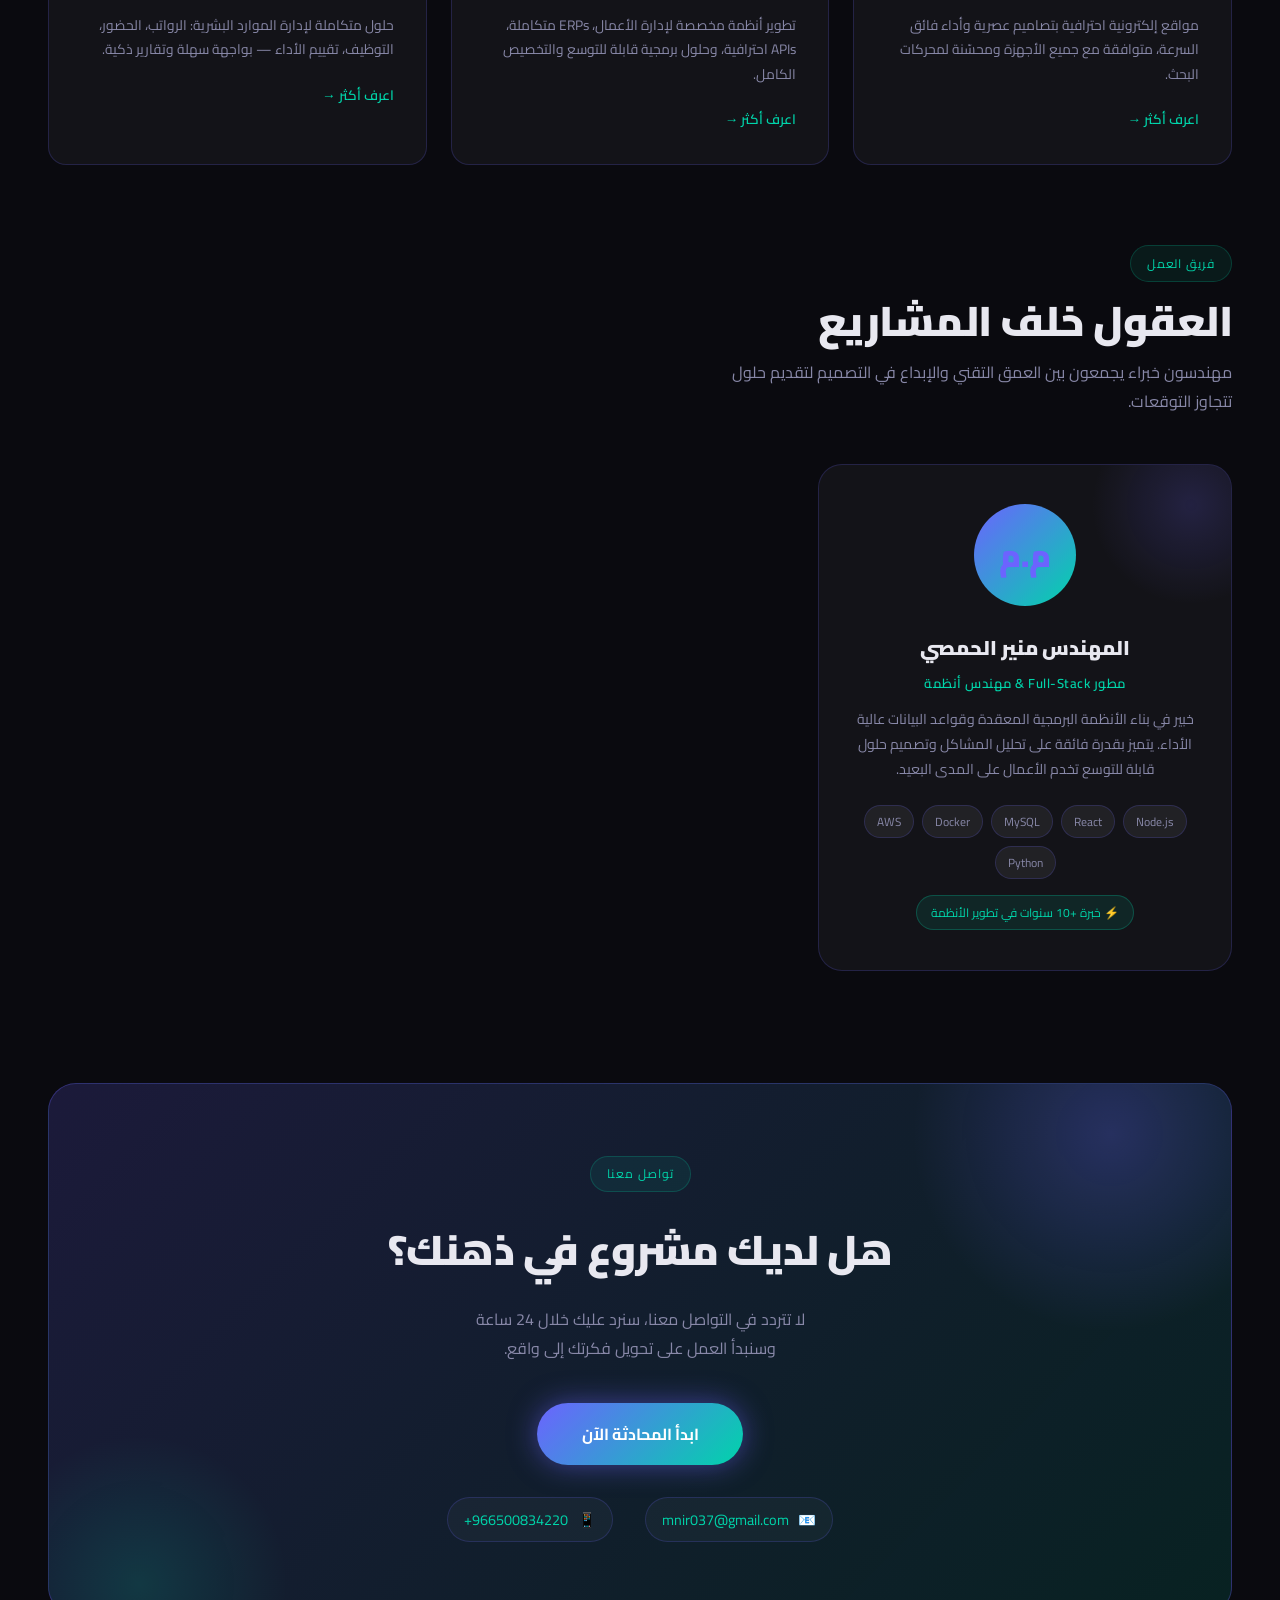
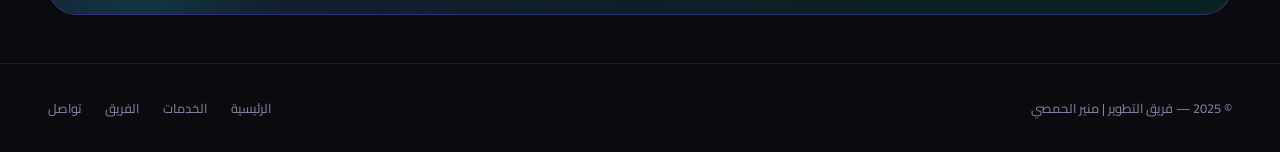
==== commit dd671ff6: "Merge local project with remote" ====
--- a/Portfolio.html
+++ b/Portfolio.html
@@ -1,4 +1,3 @@
-<<<<<<< HEAD
 <!DOCTYPE html>
 <html lang="ar" dir="rtl">
 <head>
@@ -803,711 +802,3 @@
 </script>
 </body>
 </html>
-=======
-<!DOCTYPE html>
-<html lang="ar" dir="rtl">
-<head>
-<meta charset="UTF-8">
-<meta name="viewport" content="width=device-width, initial-scale=1.0">
-<title>فريق التطوير - برمجيات وأنظمة HR</title>
-<link href="https://fonts.googleapis.com/css2?family=Cairo:wght@300;400;600;700;900&display=swap" rel="stylesheet">
-<style>
-*{margin:0;padding:0;box-sizing:border-box;scroll-behavior:smooth}
-:root{
-  --accent:#6c63ff;
-  --accent2:#00d4aa;
-  --accent3:#ff6b6b;
-  --text:#e8e8f0;
-  --muted:#8888a8;
-  --border:rgba(108,99,255,0.2);
-  --card:rgba(255,255,255,0.04);
-}
-html{scroll-behavior:smooth}
-body{
-  background:#0a0a0f;
-  color:var(--text);
-  font-family:'Cairo',sans-serif;
-  direction:rtl;
-  overflow-x:hidden;
-}
-
-/* ───── BG ───── */
-.bg-mesh{
-  position:fixed;inset:0;z-index:0;
-  background:
-    radial-gradient(ellipse 80% 50% at 20% 10%,rgba(108,99,255,.15) 0%,transparent 60%),
-    radial-gradient(ellipse 60% 40% at 80% 80%,rgba(0,212,170,.1) 0%,transparent 60%),
-    radial-gradient(ellipse 40% 60% at 60% 40%,rgba(255,107,107,.07) 0%,transparent 60%),
-    #0a0a0f;
-}
-.grid-lines{
-  position:fixed;inset:0;z-index:0;
-  background-image:
-    linear-gradient(rgba(108,99,255,.05) 1px,transparent 1px),
-    linear-gradient(90deg,rgba(108,99,255,.05) 1px,transparent 1px);
-  background-size:60px 60px;
-}
-/* Animated particles */
-.particles{position:fixed;inset:0;z-index:0;overflow:hidden;pointer-events:none}
-.particle{
-  position:absolute;border-radius:50%;
-  animation:drift linear infinite;
-  opacity:0;
-}
-.content{position:relative;z-index:1}
-
-/* ───── NAV ───── */
-nav{
-  display:flex;align-items:center;justify-content:space-between;
-  padding:1.2rem 3rem;
-  border-bottom:1px solid var(--border);
-  backdrop-filter:blur(24px);
-  position:sticky;top:0;z-index:200;
-  background:rgba(10,10,15,.85);
-  transition:padding .3s;
-}
-.logo{
-  font-size:1.4rem;font-weight:900;
-  background:linear-gradient(135deg,var(--accent),var(--accent2));
-  -webkit-background-clip:text;-webkit-text-fill-color:transparent;
-  letter-spacing:-1px;text-decoration:none;
-}
-.nav-links{display:flex;gap:0;list-style:none;align-items:center}
-.nav-links li a{
-  color:var(--muted);text-decoration:none;font-size:.88rem;font-weight:500;
-  padding:.5rem 1rem;border-radius:8px;
-  transition:color .25s,background .25s;display:block;
-}
-.nav-links li a:hover{color:var(--text);background:rgba(255,255,255,.05)}
-.nav-links li a.active-link{color:var(--accent2)}
-.nav-cta{
-  margin-right:.5rem;
-  background:linear-gradient(135deg,var(--accent),var(--accent2))!important;
-  color:#fff!important;padding:.45rem 1.3rem!important;border-radius:50px!important;
-  font-weight:700!important;font-size:.85rem!important;
-  box-shadow:0 0 18px rgba(108,99,255,.45);
-  transition:transform .2s,box-shadow .2s!important;
-}
-.nav-cta:hover{transform:translateY(-2px);box-shadow:0 6px 28px rgba(108,99,255,.7)!important;background:rgba(0,0,0,0)!important}
-
-/* ───── HERO ───── */
-.hero{
-  min-height:90vh;display:flex;align-items:center;
-  padding:5rem 3rem;gap:5rem;
-  position:relative;
-}
-.hero::after{
-  content:'';position:absolute;
-  bottom:0;left:0;right:0;height:1px;
-  background:linear-gradient(90deg,transparent,var(--border),transparent);
-}
-.hero-text{flex:1.3}
-.badge{
-  display:inline-flex;align-items:center;gap:.6rem;
-  background:rgba(108,99,255,.12);border:1px solid rgba(108,99,255,.3);
-  padding:.45rem 1.1rem;border-radius:50px;font-size:.8rem;color:var(--accent);
-  margin-bottom:1.8rem;
-  opacity:0;animation:slideDown .7s cubic-bezier(.22,1,.36,1) .1s forwards;
-}
-.live-dot{
-  width:7px;height:7px;border-radius:50%;background:var(--accent2);
-  box-shadow:0 0 8px var(--accent2);
-  animation:livepulse 1.8s ease infinite;
-}
-h1{
-  font-size:4rem;font-weight:900;line-height:1.08;
-  margin-bottom:1.2rem;letter-spacing:-1px;
-  opacity:0;animation:slideUp .8s cubic-bezier(.22,1,.36,1) .25s forwards;
-}
-.grad{
-  background:linear-gradient(135deg,var(--accent) 0%,var(--accent2) 50%,var(--accent3) 100%);
-  -webkit-background-clip:text;-webkit-text-fill-color:transparent;
-  background-size:200%;
-  animation:gradShift 4s ease infinite;
-}
-.hero-sub{
-  font-size:1.1rem;color:var(--muted);line-height:1.9;
-  margin-bottom:2.5rem;max-width:520px;
-  opacity:0;animation:slideUp .8s cubic-bezier(.22,1,.36,1) .4s forwards;
-}
-.hero-btns{
-  display:flex;gap:1rem;flex-wrap:wrap;
-  opacity:0;animation:slideUp .8s cubic-bezier(.22,1,.36,1) .55s forwards;
-}
-.btn-p{
-  background:linear-gradient(135deg,var(--accent),var(--accent2));
-  color:#fff;padding:.9rem 2.2rem;border-radius:50px;
-  font-size:.95rem;font-weight:700;cursor:pointer;border:none;
-  box-shadow:0 0 28px rgba(108,99,255,.5);
-  transition:transform .2s,box-shadow .2s;
-  font-family:'Cairo',sans-serif;position:relative;overflow:hidden;
-}
-.btn-p::after{
-  content:'';position:absolute;inset:0;
-  background:linear-gradient(135deg,rgba(255,255,255,.15),transparent);
-  opacity:0;transition:opacity .3s;
-}
-.btn-p:hover{transform:translateY(-3px);box-shadow:0 10px 40px rgba(108,99,255,.7)}
-.btn-p:hover::after{opacity:1}
-.btn-o{
-  background:transparent;
-  border:1px solid rgba(255,255,255,.15);
-  color:var(--text);padding:.9rem 2.2rem;border-radius:50px;
-  font-size:.95rem;font-weight:600;cursor:pointer;
-  transition:border-color .3s,background .3s,transform .2s;
-  font-family:'Cairo',sans-serif;
-}
-.btn-o:hover{border-color:var(--accent2);background:rgba(0,212,170,.08);transform:translateY(-2px)}
-
-.hero-stats{
-  display:flex;gap:2.5rem;margin-top:3rem;padding-top:2.5rem;
-  border-top:1px solid var(--border);
-  opacity:0;animation:slideUp .8s cubic-bezier(.22,1,.36,1) .7s forwards;
-}
-.stat-num{
-  font-size:2.2rem;font-weight:900;line-height:1;
-  background:linear-gradient(135deg,var(--accent2),var(--accent));
-  -webkit-background-clip:text;-webkit-text-fill-color:transparent;
-}
-.stat-label{font-size:.75rem;color:var(--muted);margin-top:.3rem}
-
-/* ───── HERO VISUAL ───── */
-.hero-visual{
-  flex:1;display:flex;flex-direction:column;align-items:center;gap:1.5rem;
-  opacity:0;animation:slideLeft .9s cubic-bezier(.22,1,.36,1) .3s forwards;
-}
-.code-card{
-  background:rgba(20,20,35,.8);
-  border:1px solid var(--border);
-  border-radius:20px;padding:1.6rem;width:100%;max-width:420px;
-  backdrop-filter:blur(20px);
-  box-shadow:0 24px 64px rgba(0,0,0,.6),0 0 0 1px rgba(108,99,255,.1);
-  animation:float 5s ease-in-out infinite;
-}
-.code-header{display:flex;align-items:center;gap:.5rem;margin-bottom:1.3rem}
-.dot{width:12px;height:12px;border-radius:50%}
-.d1{background:#ff5f57}.d2{background:#febc2e}.d3{background:#28c840}
-.code-ttl{color:var(--muted);font-size:.78rem;margin-right:auto;letter-spacing:.5px}
-.code-line{font-family:monospace;font-size:.84rem;line-height:2.1;display:flex;align-items:center;gap:.5rem}
-.ln{color:rgba(136,136,168,.35);min-width:18px;text-align:right;font-size:.73rem}
-.kw{color:#c792ea}.fn{color:#82aaff}.str{color:#c3e88d}
-.cm{color:rgba(136,136,168,.55)}.num{color:#f78c6c}.op{color:#89ddff}
-.cur{display:inline-block;width:2px;height:.9rem;background:var(--accent2);animation:blink 1s step-end infinite;vertical-align:middle}
-
-.floating-tags{display:flex;flex-wrap:wrap;gap:.6rem;justify-content:center}
-.ftag{
-  background:rgba(255,255,255,.06);border:1px solid var(--border);
-  padding:.35rem .9rem;border-radius:50px;font-size:.75rem;color:var(--muted);
-  transition:all .3s;cursor:default;
-}
-.ftag:hover{background:rgba(108,99,255,.12);border-color:var(--accent);color:var(--accent)}
-.ftag.on{color:var(--accent2);border-color:rgba(0,212,170,.4);background:rgba(0,212,170,.08)}
-
-/* Orbit ring around code card */
-.orbit-wrap{position:relative;width:100%;max-width:420px}
-.orbit-ring{
-  position:absolute;
-  border:1px dashed rgba(108,99,255,.2);
-  border-radius:50%;
-  top:50%;left:50%;
-  transform:translate(-50%,-50%);
-  animation:spin 20s linear infinite;
-  pointer-events:none;
-}
-.orbit-dot{
-  position:absolute;width:8px;height:8px;border-radius:50%;
-  background:var(--accent2);box-shadow:0 0 10px var(--accent2);
-  top:-4px;left:50%;margin-left:-4px;
-}
-
-/* ───── TECH ───── */
-.tech-section{
-  padding:3.5rem 3rem;
-  border-top:1px solid var(--border);
-  border-bottom:1px solid var(--border);
-}
-.tech-label{color:var(--muted);font-size:.82rem;text-align:center;margin-bottom:1.8rem;letter-spacing:1px;text-transform:uppercase}
-.tech-grid{display:flex;flex-wrap:wrap;gap:.9rem;justify-content:center}
-.tpill{
-  background:rgba(255,255,255,.04);border:1px solid var(--border);
-  padding:.5rem 1.2rem;border-radius:50px;font-size:.84rem;
-  display:flex;align-items:center;gap:.5rem;
-  transition:all .25s;cursor:default;
-  opacity:0;
-}
-.tpill.revealed{opacity:1;animation:popIn .4s cubic-bezier(.22,1,.36,1) both}
-.tpill:hover{border-color:var(--accent);background:rgba(108,99,255,.1);transform:translateY(-3px) scale(1.04)}
-.tdot{width:8px;height:8px;border-radius:50%;flex-shrink:0}
-
-/* ───── SHARED SECTION ───── */
-.section{padding:5rem 3rem}
-.slabel{
-  display:inline-block;
-  background:rgba(0,212,170,.08);border:1px solid rgba(0,212,170,.2);
-  color:var(--accent2);padding:.35rem 1rem;border-radius:50px;
-  font-size:.76rem;margin-bottom:1rem;letter-spacing:.8px;text-transform:uppercase;
-}
-.stitle{font-size:2.6rem;font-weight:900;margin-bottom:.8rem;line-height:1.15;letter-spacing:-.5px}
-.ssub{color:var(--muted);font-size:1rem;max-width:520px;margin-bottom:3rem;line-height:1.8}
-
-/* ───── SERVICES ───── */
-.srv-grid{display:grid;grid-template-columns:repeat(3,1fr);gap:1.5rem}
-.srv-card{
-  background:var(--card);border:1px solid var(--border);
-  border-radius:18px;padding:2rem;
-  transition:transform .35s cubic-bezier(.22,1,.36,1),border-color .3s,box-shadow .3s;
-  cursor:pointer;position:relative;overflow:hidden;
-}
-.srv-card::before{
-  content:'';position:absolute;inset:0;
-  background:linear-gradient(135deg,var(--gc,rgba(108,99,255,.1)),transparent 70%);
-  opacity:0;transition:opacity .35s;
-}
-.srv-card:hover{transform:translateY(-8px);border-color:rgba(108,99,255,.45);box-shadow:0 20px 50px rgba(0,0,0,.4)}
-.srv-card:hover::before{opacity:1}
-.srv-ico{
-  width:58px;height:58px;border-radius:14px;font-size:1.6rem;
-  display:flex;align-items:center;justify-content:center;margin-bottom:1.3rem;
-  background:rgba(255,255,255,.06);border:1px solid var(--border);
-  transition:transform .3s;
-}
-.srv-card:hover .srv-ico{transform:scale(1.1) rotate(-5deg)}
-.srv-title{font-size:1.08rem;font-weight:700;margin-bottom:.6rem}
-.srv-desc{font-size:.86rem;color:var(--muted);line-height:1.75}
-.srv-arr{margin-top:1.3rem;color:var(--accent2);font-size:.85rem;font-weight:600;display:flex;align-items:center;gap:.3rem;transition:gap .3s}
-.srv-card:hover .srv-arr{gap:.6rem}
-
-/* ───── TEAM ───── */
-.team-grid{display:grid;grid-template-columns:repeat(2,1fr);gap:2rem;max-width:860px}
-.team-card{
-  background:var(--card);border:1px solid var(--border);
-  border-radius:24px;padding:2.5rem 2rem;text-align:center;
-  position:relative;overflow:hidden;
-  transition:transform .4s cubic-bezier(.22,1,.36,1),box-shadow .4s;
-}
-.team-card::before{
-  content:'';position:absolute;
-  width:200px;height:200px;border-radius:50%;
-  background:radial-gradient(circle,var(--tc,rgba(108,99,255,.15)),transparent 70%);
-  top:-60px;right:-60px;
-  transition:transform .5s;
-}
-.team-card:hover::before{transform:scale(1.4)}
-.team-card:hover{transform:translateY(-8px);box-shadow:0 24px 60px rgba(0,0,0,.5)}
-
-.team-avatar{
-  width:100px;height:100px;border-radius:50%;margin:0 auto 1.5rem;
-  display:flex;align-items:center;justify-content:center;
-  font-size:2rem;font-weight:900;
-  position:relative;z-index:1;
-  border:3px solid transparent;
-  background-clip:padding-box;
-  transition:transform .4s;
-}
-.team-card:hover .team-avatar{transform:scale(1.08)}
-.avatar-ring{
-  position:absolute;inset:-4px;border-radius:50%;
-  background:linear-gradient(135deg,var(--accent),var(--accent2));
-  z-index:-1;
-  animation:spinSlow 6s linear infinite;
-}
-
-.team-name{font-size:1.25rem;font-weight:900;margin-bottom:.3rem;position:relative;z-index:1}
-.team-role{font-size:.82rem;color:var(--accent2);margin-bottom:.8rem;font-weight:600;letter-spacing:.5px;position:relative;z-index:1}
-.team-bio{font-size:.88rem;color:var(--muted);line-height:1.75;margin-bottom:1.5rem;position:relative;z-index:1}
-.team-skills{display:flex;flex-wrap:wrap;gap:.5rem;justify-content:center;position:relative;z-index:1}
-.skill-tag{
-  background:rgba(255,255,255,.06);border:1px solid var(--border);
-  padding:.28rem .75rem;border-radius:50px;font-size:.74rem;color:var(--muted);
-  transition:all .25s;
-}
-.team-card:hover .skill-tag{border-color:rgba(108,99,255,.35);color:var(--text)}
-.exp-badge{
-  display:inline-flex;align-items:center;gap:.4rem;
-  margin-top:1rem;
-  background:rgba(0,212,170,.1);border:1px solid rgba(0,212,170,.25);
-  padding:.3rem .85rem;border-radius:50px;font-size:.75rem;color:var(--accent2);
-  position:relative;z-index:1;
-}
-
-/* ───── TESTIMONIALS ───── */
-.testi-grid{display:grid;grid-template-columns:repeat(2,1fr);gap:1.5rem;margin-top:2rem}
-.testi-card{
-  background:var(--card);border:1px solid var(--border);
-  border-radius:18px;padding:1.8rem;
-  transition:transform .3s,border-color .3s;
-}
-.testi-card:hover{transform:translateY(-4px);border-color:rgba(108,99,255,.3)}
-.stars{color:#f9ca24;font-size:.9rem;margin-bottom:.9rem;letter-spacing:2px}
-.testi-txt{font-size:.91rem;color:var(--muted);line-height:1.85;margin-bottom:1.3rem;font-style:italic}
-.testi-auth{display:flex;align-items:center;gap:.9rem}
-.av{width:42px;height:42px;border-radius:50%;display:flex;align-items:center;justify-content:center;font-size:.95rem;font-weight:700;flex-shrink:0}
-.auth-name{font-size:.9rem;font-weight:700}
-.auth-role{font-size:.76rem;color:var(--muted)}
-
-/* ───── CTA ───── */
-.cta-wrap{
-  margin:2rem 3rem 3rem;border-radius:28px;padding:4.5rem 3rem;
-  background:linear-gradient(135deg,rgba(108,99,255,.18),rgba(0,212,170,.12));
-  border:1px solid rgba(108,99,255,.3);text-align:center;
-  position:relative;overflow:hidden;
-}
-.cta-wrap::before,.cta-wrap::after{
-  content:'';position:absolute;border-radius:50%;
-  background:radial-gradient(circle,rgba(108,99,255,.25),transparent 70%);
-  pointer-events:none;
-}
-.cta-wrap::before{width:400px;height:400px;top:-150px;right:-80px}
-.cta-wrap::after{width:300px;height:300px;bottom:-120px;left:-60px;background:radial-gradient(circle,rgba(0,212,170,.15),transparent 70%)}
-.cta-title{font-size:2.6rem;font-weight:900;margin-bottom:1rem;position:relative;z-index:1;letter-spacing:-.5px}
-.cta-sub{color:var(--muted);font-size:1rem;margin-bottom:2.5rem;line-height:1.8;position:relative;z-index:1}
-.contact-ways{display:flex;gap:2rem;justify-content:center;flex-wrap:wrap;margin-top:2rem;position:relative;z-index:1}
-.contact-item{
-  display:flex;align-items:center;gap:.6rem;color:var(--muted);font-size:.9rem;
-  padding:.5rem 1rem;border-radius:50px;border:1px solid var(--border);
-  transition:border-color .3s,color .3s;background:rgba(255,255,255,.03);
-}
-.contact-item:hover{border-color:var(--accent2);color:var(--text)}
-.contact-item a{color:var(--accent2);text-decoration:none}
-
-/* ───── FOOTER ───── */
-footer{
-  padding:2rem 3rem;
-  border-top:1px solid var(--border);
-  display:flex;align-items:center;justify-content:space-between;
-}
-.f-copy{color:var(--muted);font-size:.8rem}
-.f-links{display:flex;gap:1.5rem}
-.f-links a{color:var(--muted);text-decoration:none;font-size:.8rem;transition:color .3s}
-.f-links a:hover{color:var(--accent2)}
-
-/* ───── SCROLL REVEAL ───── */
-.reveal{opacity:0;transform:translateY(40px);transition:opacity .8s cubic-bezier(.22,1,.36,1),transform .8s cubic-bezier(.22,1,.36,1)}
-.reveal.vis{opacity:1;transform:none}
-.reveal-l{opacity:0;transform:translateX(40px);transition:opacity .8s cubic-bezier(.22,1,.36,1),transform .8s cubic-bezier(.22,1,.36,1)}
-.reveal-l.vis{opacity:1;transform:none}
-.reveal-r{opacity:0;transform:translateX(-40px);transition:opacity .8s cubic-bezier(.22,1,.36,1),transform .8s cubic-bezier(.22,1,.36,1)}
-.reveal-r.vis{opacity:1;transform:none}
-.d1r{transition-delay:.1s}.d2r{transition-delay:.2s}.d3r{transition-delay:.3s}
-.d4r{transition-delay:.4s}.d5r{transition-delay:.5s}
-
-/* ───── KEYFRAMES ───── */
-@keyframes slideUp{from{opacity:0;transform:translateY(35px)}to{opacity:1;transform:none}}
-@keyframes slideDown{from{opacity:0;transform:translateY(-20px)}to{opacity:1;transform:none}}
-@keyframes slideLeft{from{opacity:0;transform:translateX(50px)}to{opacity:1;transform:none}}
-@keyframes float{0%,100%{transform:translateY(0)}50%{transform:translateY(-14px)}}
-@keyframes spin{to{transform:translate(-50%,-50%) rotate(360deg)}}
-@keyframes spinSlow{to{transform:rotate(360deg)}}
-@keyframes blink{0%,100%{opacity:1}50%{opacity:0}}
-@keyframes livepulse{0%,100%{box-shadow:0 0 8px var(--accent2)}50%{box-shadow:0 0 18px var(--accent2),0 0 30px rgba(0,212,170,.3)}}
-@keyframes gradShift{0%,100%{background-position:0% 50%}50%{background-position:100% 50%}}
-@keyframes popIn{from{opacity:0;transform:scale(.8) translateY(10px)}to{opacity:1;transform:none}}
-@keyframes drift{
-  0%{opacity:0;transform:translateY(0) scale(1)}
-  10%{opacity:.6}
-  90%{opacity:.2}
-  100%{opacity:0;transform:translateY(-100vh) scale(.5)}
-}
-@keyframes typewriter{
-  0%{width:0}
-  60%{width:100%}
-  80%{width:100%}
-  85%{width:90%}
-  100%{width:100%}
-}
-</style>
-</head>
-<body>
-
-<div class="bg-mesh"></div>
-<div class="grid-lines"></div>
-<div class="particles" id="particles"></div>
-
-<div class="content">
-
-<!-- ═══ NAV ═══ -->
-<nav id="navbar">
-  <a href="#home" class="logo">{"dev"}</a>
-  <ul class="nav-links">
-    <li><a href="#home">الرئيسية</a></li>
-    <li><a href="#services">خدماتنا</a></li>
-    <li><a href="#team">فريقنا</a></li>
-
-    <li><a href="#contact" class="nav-cta">ابدأ مشروعك</a></li>
-  </ul>
-</nav>
-
-<!-- ═══ HERO ═══ -->
-<section class="hero" id="home">
-  <div class="hero-text">
-    <div class="badge"><span class="live-dot"></span> متاح للمشاريع الجديدة</div>
-    <h1>خبرة <span class="grad">10 سنوات</span><br>في عالم البرمجة</h1>
-    <p class="hero-sub">فريق متخصص في بناء المواقع الإلكترونية الاحترافية، الأنظمة البرمجية المتكاملة، وحلول إدارة الموارد البشرية — بكود نظيف وأداء استثنائي.</p>
-    <div class="hero-btns">
-      <button class="btn-p" onclick="document.getElementById('services').scrollIntoView({behavior:'smooth'})">اكتشف خدماتنا ↓</button>
-      <button class="btn-o" onclick="document.getElementById('team').scrollIntoView({behavior:'smooth'})">تعرّف على الفريق</button>
-    </div>
-    <div class="hero-stats">
-      <div class="stat">
-        <div class="stat-num" data-target="50">0</div>
-        <div class="stat-label">مشروع منجز</div>
-      </div>
-      <div class="stat">
-        <div class="stat-num" data-target="98">0</div>
-        <div class="stat-label">% رضا العملاء</div>
-      </div>
-      <div class="stat">
-        <div class="stat-num" data-target="10">0</div>
-        <div class="stat-label">سنوات خبرة</div>
-      </div>
-    </div>
-  </div>
-
-  <div class="hero-visual">
-    <div class="orbit-wrap">
-      <div class="orbit-ring" style="width:480px;height:480px">
-        <div class="orbit-dot"></div>
-      </div>
-      <div class="code-card">
-        <div class="code-header">
-          <div class="dot d1"></div><div class="dot d2"></div><div class="dot d3"></div>
-          <span class="code-ttl">team.config.js</span>
-        </div>
-        <div class="code-line"><span class="ln">1</span><span class="kw">const</span> <span class="fn">team</span> <span class="op">=</span> {</div>
-        <div class="code-line"><span class="ln">2</span>&nbsp;&nbsp;<span class="fn">size</span><span class="op">:</span> <span class="num">2</span><span class="op">,</span></div>
-        <div class="code-line"><span class="ln">3</span>&nbsp;&nbsp;<span class="fn">experience</span><span class="op">:</span> <span class="str">"10yr"</span><span class="op">,</span></div>
-        <div class="code-line"><span class="ln">4</span>&nbsp;&nbsp;<span class="fn">stack</span><span class="op">:</span> [<span class="str">"React"</span><span class="op">,</span><span class="str">"Node"</span><span class="op">,</span><span class="str">"HR"</span>]<span class="op">,</span></div>
-        <div class="code-line"><span class="ln">5</span>&nbsp;&nbsp;<span class="cm">// ✓ جاهزون للإنتاج</span></div>
-        <div class="code-line"><span class="ln">6</span>&nbsp;&nbsp;<span class="fn">ready</span><span class="op">:</span> <span class="kw">true</span> <span class="cur"></span></div>
-        <div class="code-line"><span class="ln">7</span>}</div>
-      </div>
-    </div>
-    <div class="floating-tags">
-      <span class="ftag on">🟢 متصل الآن</span>
-      <span class="ftag">React</span>
-      <span class="ftag">Node.js</span>
-      <span class="ftag">HR Systems</span>
-      <span class="ftag">Python</span>
-    </div>
-  </div>
-</section>
-
-<!-- ═══ TECH ═══ -->
-<div class="tech-section reveal">
-  <div class="tech-label">▸ التقنيات التي نتقنها</div>
-  <div class="tech-grid" id="techGrid">
-    <div class="tpill"><span class="tdot" style="background:#61dafb"></span>React</div>
-    <div class="tpill"><span class="tdot" style="background:#339933"></span>Node.js</div>
-    <div class="tpill"><span class="tdot" style="background:#3776ab"></span>Python</div>
-    <div class="tpill"><span class="tdot" style="background:#4479a1"></span>MySQL</div>
-    <div class="tpill"><span class="tdot" style="background:#47a248"></span>MongoDB</div>
-    <div class="tpill"><span class="tdot" style="background:#e34f26"></span>HTML/CSS</div>
-    <div class="tpill"><span class="tdot" style="background:#f7df1e"></span>JavaScript</div>
-    <div class="tpill"><span class="tdot" style="background:#ff6c37"></span>REST APIs</div>
-    <div class="tpill"><span class="tdot" style="background:#2496ed"></span>Docker</div>
-    <div class="tpill"><span class="tdot" style="background:#ff9900"></span>AWS</div>
-    <div class="tpill"><span class="tdot" style="background:#6db33f"></span>Spring Boot</div>
-    <div class="tpill"><span class="tdot" style="background:#764abc"></span>Redux</div>
-  </div>
-</div>
-
-<!-- ═══ SERVICES ═══ -->
-<section class="section" id="services">
-  <div class="reveal">
-    <div class="slabel">خدماتنا</div>
-    <h2 class="stitle">ماذا نقدم لك؟</h2>
-    <p class="ssub">حلول رقمية متكاملة تجمع بين الجودة، الأداء العالي، والتصميم العصري — مصممة خصيصاً لاحتياجات عملك.</p>
-  </div>
-  <div class="srv-grid">
-    <div class="srv-card reveal d1r" style="--gc:rgba(108,99,255,.12)">
-      <div class="srv-ico">🌐</div>
-      <div class="srv-title">تصميم المواقع</div>
-      <div class="srv-desc">مواقع إلكترونية احترافية بتصاميم عصرية وأداء فائق السرعة، متوافقة مع جميع الأجهزة ومحسّنة لمحركات البحث.</div>
-      <div class="srv-arr">اعرف أكثر →</div>
-    </div>
-    <div class="srv-card reveal d2r" style="--gc:rgba(0,212,170,.1)">
-      <div class="srv-ico">⚙️</div>
-      <div class="srv-title">الأنظمة البرمجية</div>
-      <div class="srv-desc">تطوير أنظمة مخصصة لإدارة الأعمال، ERPs متكاملة، APIs احترافية، وحلول برمجية قابلة للتوسع والتخصيص الكامل.</div>
-      <div class="srv-arr">اعرف أكثر →</div>
-    </div>
-    <div class="srv-card reveal d3r" style="--gc:rgba(255,107,107,.1)">
-      <div class="srv-ico">👥</div>
-      <div class="srv-title">أنظمة HR</div>
-      <div class="srv-desc">حلول متكاملة لإدارة الموارد البشرية: الرواتب، الحضور، التوظيف، تقييم الأداء — بواجهة سهلة وتقارير ذكية.</div>
-      <div class="srv-arr">اعرف أكثر →</div>
-    </div>
-  </div>
-</section>
-
-<!-- ═══ TEAM ═══ -->
-<section class="section" id="team" style="padding-top:0">
-  <div class="reveal">
-    <div class="slabel">فريق العمل</div>
-    <h2 class="stitle">العقول خلف المشاريع</h2>
-    <p class="ssub">مهندسون خبراء يجمعون بين العمق التقني والإبداع في التصميم لتقديم حلول تتجاوز التوقعات.</p>
-  </div>
-  <div class="team-grid">
-
-    <!-- Munir -->
-    <div class="team-card reveal-r" style="--tc:rgba(108,99,255,.18)">
-      <div style="position:relative;width:100px;height:100px;margin:0 auto 1.5rem">
-        <div class="team-avatar" style="background:linear-gradient(135deg,rgba(108,99,255,.25),rgba(108,99,255,.1));color:var(--accent);width:100%;height:100%">
-          <div class="avatar-ring"></div>
-          م.م
-        </div>
-      </div>
-      <div class="team-name">المهندس منير الحمصي</div>
-      <div class="team-role">مطور Full-Stack &amp; مهندس أنظمة</div>
-      <div class="team-bio">خبير في بناء الأنظمة البرمجية المعقدة وقواعد البيانات عالية الأداء. يتميز بقدرة فائقة على تحليل المشاكل وتصميم حلول قابلة للتوسع تخدم الأعمال على المدى البعيد.</div>
-      <div class="team-skills">
-        <span class="skill-tag">Node.js</span>
-        <span class="skill-tag">React</span>
-        <span class="skill-tag">MySQL</span>
-        <span class="skill-tag">Docker</span>
-        <span class="skill-tag">AWS</span>
-        <span class="skill-tag">Python</span>
-      </div>
-      <div class="exp-badge">⚡ خبرة +10 سنوات في تطوير الأنظمة</div>
-    </div>
-
-    <!-- AbdulRahman -->
-    <div class="team-card reveal-l" style="--tc:rgba(0,212,170,.15)">
-      <div style="position:relative;width:100px;height:100px;margin:0 auto 1.5rem">
-        <div class="team-avatar" style="background:linear-gradient(135deg,rgba(0,212,170,.25),rgba(0,212,170,.1));color:var(--accent2);width:100%;height:100%">
-          <div class="avatar-ring" style="background:linear-gradient(135deg,var(--accent2),var(--accent))"></div>
-          م.ع
-        </div>
-      </div>
-      <div class="team-name">المهندس عبد الرحمن دردر</div>
-      <div class="team-role">مطور واجهات &amp; متخصص HR Systems</div>
-      <div class="team-bio">مبدع في تصميم واجهات المستخدم وتطوير أنظمة إدارة الموارد البشرية المتكاملة. يمتلك عيناً حادة للتفاصيل البصرية وخبرة عميقة في متطلبات بيئات العمل الحديثة.</div>
-      <div class="team-skills">
-        <span class="skill-tag">React</span>
-        <span class="skill-tag">UI/UX</span>
-        <span class="skill-tag">HR Systems</span>
-        <span class="skill-tag">JavaScript</span>
-        <span class="skill-tag">REST APIs</span>
-        <span class="skill-tag">MongoDB</span>
-      </div>
-      <div class="exp-badge" style="background:rgba(0,212,170,.1);border-color:rgba(0,212,170,.3)">⚡ خبرة +8 سنوات في أنظمة HR</div>
-    </div>
-
-  </div>
-</section>
-
-<!-- ═══ TESTIMONIALS ═══ -->
-
-
-<!-- ═══ CTA ═══ -->
-<div class="cta-wrap reveal" id="contact">
-  <div class="slabel" style="margin-bottom:1.2rem">تواصل معنا</div>
-  <h2 class="cta-title">هل لديك مشروع في ذهنك؟</h2>
-  <p class="cta-sub">لا تتردد في التواصل معنا، سنرد عليك خلال 24 ساعة<br>وسنبدأ العمل على تحويل فكرتك إلى واقع.</p>
-  <button class="btn-p" onclick="window.location.href='mailto:mnir037@gmail.com'" style="font-size:1rem;padding:1rem 2.8rem">ابدأ المحادثة الآن</button>
-  <div class="contact-ways">
-    <div class="contact-item">📧 <a href="mailto:mnir037@gmail.com">mnir037@gmail.com</a></div>
-    <div class="contact-item">📱 <a href="tel:+966501009352">+966 50 100 9352</a></div>
-  </div>
-</div>
-
-<!-- ═══ FOOTER ═══ -->
-<footer>
-  <div class="f-copy">© 2025 — فريق التطوير | منير الحمصي &amp; عبد الرحمن دردر</div>
-  <div class="f-links">
-    <a href="#home">الرئيسية</a>
-    <a href="#services">الخدمات</a>
-    <a href="#team">الفريق</a>
-    <a href="#contact">تواصل</a>
-  </div>
-</footer>
-
-</div><!-- /content -->
-
-<script>
-// ── Particles
-(function(){
-  var p=document.getElementById('particles');
-  for(var i=0;i<30;i++){
-    var d=document.createElement('div');
-    d.className='particle';
-    var s=Math.random()*4+2;
-    d.style.cssText='width:'+s+'px;height:'+s+'px;'
-      +'left:'+Math.random()*100+'%;'
-      +'top:'+Math.random()*100+'%;'
-      +'background:'+(Math.random()>.5?'rgba(108,99,255,.4)':'rgba(0,212,170,.3)')+';'
-      +'animation-duration:'+(Math.random()*15+10)+'s;'
-      +'animation-delay:'+Math.random()*10+'s;';
-    p.appendChild(d);
-  }
-})();
-
-// ── Smooth scroll for nav links
-document.querySelectorAll('a[href^="#"]').forEach(function(a){
-  a.addEventListener('click',function(e){
-    var t=document.querySelector(this.getAttribute('href'));
-    if(t){e.preventDefault();t.scrollIntoView({behavior:'smooth',block:'start'})}
-  });
-});
-
-// ── Active nav highlight
-var sections=document.querySelectorAll('section[id],div[id]');
-var navAs=document.querySelectorAll('.nav-links a');
-window.addEventListener('scroll',function(){
-  var y=window.scrollY+120;
-  sections.forEach(function(s){
-    if(y>=s.offsetTop&&y<s.offsetTop+s.offsetHeight){
-      navAs.forEach(function(a){a.classList.remove('active-link')});
-      var al=document.querySelector('.nav-links a[href="#'+s.id+'"]');
-      if(al)al.classList.add('active-link');
-    }
-  });
-});
-
-// ── Scroll reveal
-var ro=new IntersectionObserver(function(entries){
-  entries.forEach(function(e){
-    if(e.isIntersecting){e.target.classList.add('vis');ro.unobserve(e.target)}
-  });
-},{threshold:.12});
-document.querySelectorAll('.reveal,.reveal-l,.reveal-r').forEach(function(el){ro.observe(el)});
-
-// ── Tech pills stagger
-var tro=new IntersectionObserver(function(entries){
-  entries.forEach(function(e){
-    if(e.isIntersecting){
-      document.querySelectorAll('.tpill').forEach(function(p,i){
-        setTimeout(function(){p.classList.add('revealed')},i*60);
-      });
-      tro.disconnect();
-    }
-  });
-},{threshold:.2});
-var tg=document.getElementById('techGrid');
-if(tg)tro.observe(tg);
-
-// ── Counter animation
-function animCount(el,target,dur){
-  var start=0,step=dur/target;
-  var t=setInterval(function(){
-    start++;
-    el.textContent=start+(el.dataset.suffix||'');
-    if(start>=target)clearInterval(t);
-  },step);
-}
-var cro=new IntersectionObserver(function(entries){
-  entries.forEach(function(e){
-    if(e.isIntersecting){
-      document.querySelectorAll('.stat-num[data-target]').forEach(function(el){
-        animCount(el,parseInt(el.dataset.target),1200);
-      });
-      cro.disconnect();
-    }
-  });
-},{threshold:.5});
-var hs=document.querySelector('.hero-stats');
-if(hs)cro.observe(hs);
-</script>
-</body>
-</html>
->>>>>>> e131a2717d88ef7e81b72999714be840dbe0441c
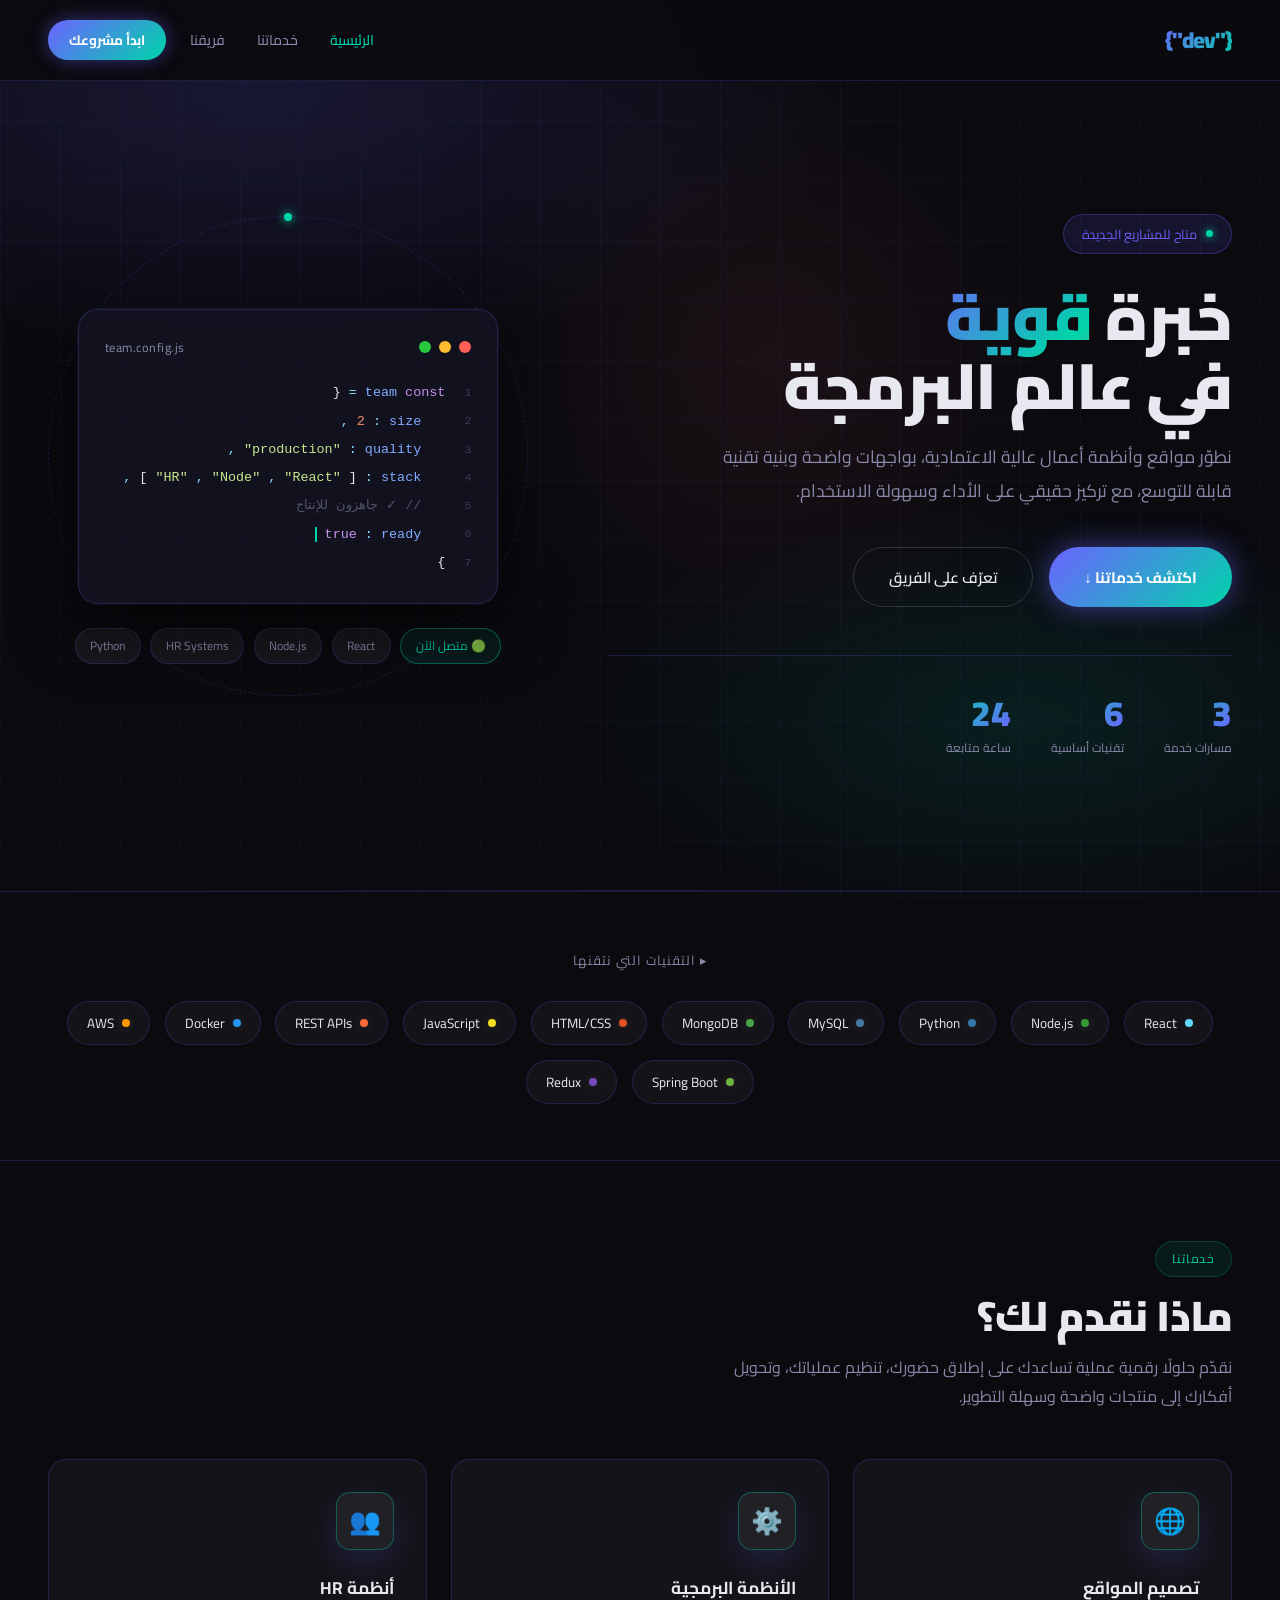
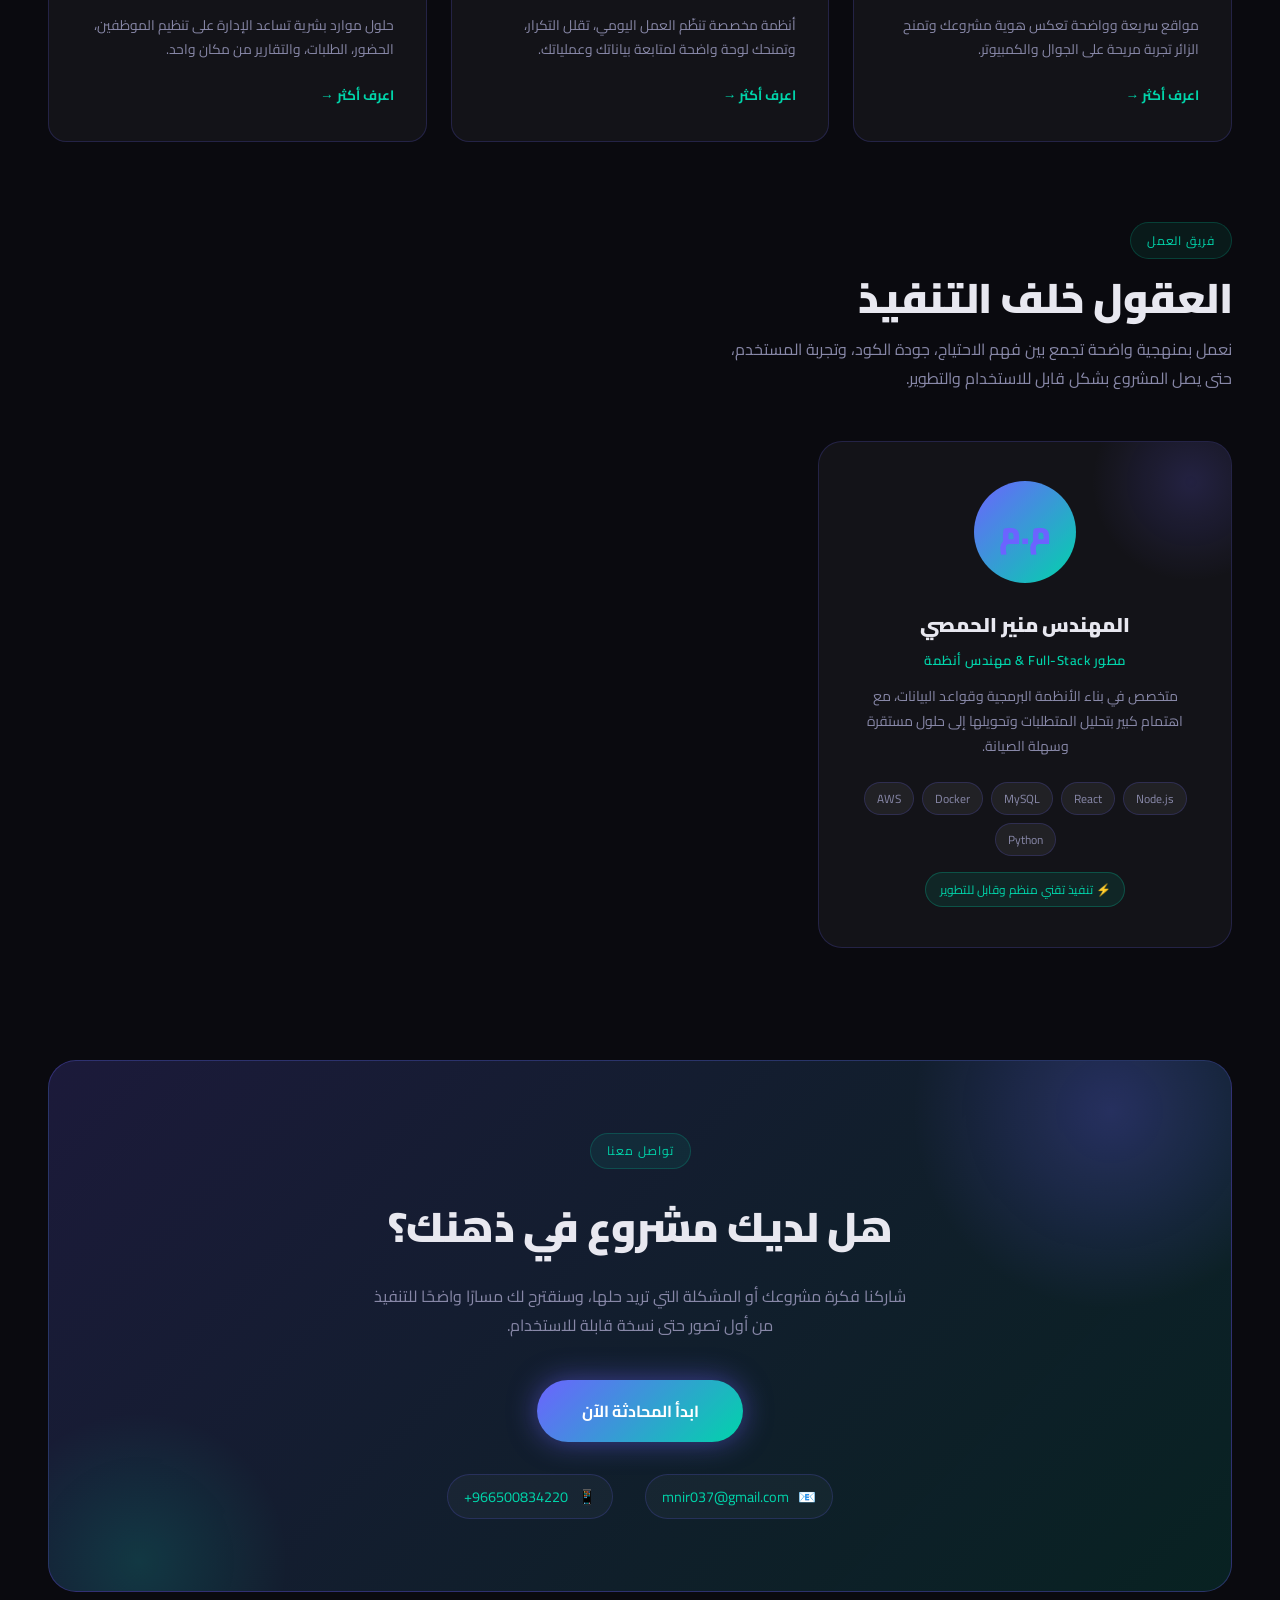
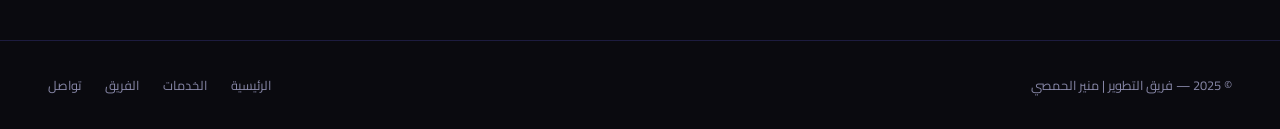
==== commit 3e237643: "Merge local project with remote" ====
--- a/Portfolio.html
+++ b/Portfolio.html
@@ -283,7 +283,7 @@
   background:var(--card);border:1px solid var(--border);
   border-radius:18px;padding:2rem;
   transition:transform .35s cubic-bezier(.22,1,.36,1),border-color .3s,box-shadow .3s;
-  cursor:pointer;position:relative;overflow:hidden;
+  position:relative;overflow:hidden;
 }
 .srv-card::before{
   content:'';position:absolute;inset:0;
@@ -305,8 +305,27 @@
 .srv-card:hover .srv-ico{transform:scale(1.1) rotate(-5deg)}
 .srv-title{font-size:1.08rem;font-weight:700;margin-bottom:.6rem}
 .srv-desc{font-size:.86rem;color:var(--muted);line-height:1.75}
-.srv-arr{margin-top:1.3rem;color:var(--accent2);font-size:.85rem;font-weight:600;display:flex;align-items:center;gap:.3rem;transition:gap .3s}
-.srv-card:hover .srv-arr{gap:.6rem}
+.srv-actions{display:flex;gap:.7rem;align-items:center;margin-top:1.3rem;position:relative;z-index:1}
+.srv-toggle{
+  color:var(--accent2);font-size:.85rem;font-weight:700;
+  display:inline-flex;align-items:center;gap:.35rem;
+  background:transparent;border:none;padding:0;
+  font-family:'Cairo',sans-serif;cursor:pointer;
+  transition:gap .3s,color .3s;
+}
+.srv-toggle:hover{gap:.65rem;color:var(--text)}
+.srv-more{
+  position:relative;z-index:1;
+  max-height:0;opacity:0;overflow:hidden;
+  color:var(--muted);font-size:.84rem;line-height:1.85;
+  border-top:1px solid transparent;
+  margin-top:0;
+  transition:max-height .45s cubic-bezier(.22,1,.36,1),opacity .3s,margin-top .3s,border-color .3s;
+}
+.srv-more.open{max-height:360px;opacity:1;margin-top:1rem;border-color:var(--border);padding-top:1rem}
+.srv-more ul{list-style:none;display:grid;gap:.55rem}
+.srv-more li{display:flex;gap:.45rem;align-items:flex-start}
+.srv-more li::before{content:'•';color:var(--accent2);font-weight:900;line-height:1.6}
 
 /* ───── TEAM ───── */
 .team-grid{display:grid;grid-template-columns:repeat(2,1fr);gap:2rem;max-width:860px}
@@ -530,24 +549,24 @@
 <section class="hero" id="home">
   <div class="hero-text">
     <div class="badge"><span class="live-dot"></span> متاح للمشاريع الجديدة</div>
-    <h1>خبرة <span class="grad">10 سنوات</span><br>في عالم البرمجة</h1>
-    <p class="hero-sub">فريق متخصص في بناء المواقع الإلكترونية الاحترافية، الأنظمة البرمجية المتكاملة، وحلول إدارة الموارد البشرية — بكود نظيف وأداء استثنائي.</p>
+    <h1>خبرة <span class="grad">قوية</span><br>في عالم البرمجة</h1>
+    <p class="hero-sub">نطوّر مواقع وأنظمة أعمال عالية الاعتمادية، بواجهات واضحة وبنية تقنية قابلة للتوسع، مع تركيز حقيقي على الأداء وسهولة الاستخدام.</p>
     <div class="hero-btns">
       <button class="btn-p" onclick="document.getElementById('services').scrollIntoView({behavior:'smooth'})">اكتشف خدماتنا ↓</button>
       <button class="btn-o" onclick="document.getElementById('team').scrollIntoView({behavior:'smooth'})">تعرّف على الفريق</button>
     </div>
     <div class="hero-stats">
       <div class="stat">
-        <div class="stat-num" data-target="50">0</div>
-        <div class="stat-label">مشروع منجز</div>
+        <div class="stat-num" data-target="3">0</div>
+        <div class="stat-label">مسارات خدمة</div>
       </div>
       <div class="stat">
-        <div class="stat-num" data-target="98">0</div>
-        <div class="stat-label">% رضا العملاء</div>
+        <div class="stat-num" data-target="6">0</div>
+        <div class="stat-label">تقنيات أساسية</div>
       </div>
       <div class="stat">
-        <div class="stat-num" data-target="10">0</div>
-        <div class="stat-label">سنوات خبرة</div>
+        <div class="stat-num" data-target="24">0</div>
+        <div class="stat-label">ساعة متابعة</div>
       </div>
     </div>
   </div>
@@ -564,7 +583,7 @@
         </div>
         <div class="code-line"><span class="ln">1</span><span class="kw">const</span> <span class="fn">team</span> <span class="op">=</span> {</div>
         <div class="code-line"><span class="ln">2</span>&nbsp;&nbsp;<span class="fn">size</span><span class="op">:</span> <span class="num">2</span><span class="op">,</span></div>
-        <div class="code-line"><span class="ln">3</span>&nbsp;&nbsp;<span class="fn">experience</span><span class="op">:</span> <span class="str">"10yr"</span><span class="op">,</span></div>
+        <div class="code-line"><span class="ln">3</span>&nbsp;&nbsp;<span class="fn">quality</span><span class="op">:</span> <span class="str">"production"</span><span class="op">,</span></div>
         <div class="code-line"><span class="ln">4</span>&nbsp;&nbsp;<span class="fn">stack</span><span class="op">:</span> [<span class="str">"React"</span><span class="op">,</span><span class="str">"Node"</span><span class="op">,</span><span class="str">"HR"</span>]<span class="op">,</span></div>
         <div class="code-line"><span class="ln">5</span>&nbsp;&nbsp;<span class="cm">// ✓ جاهزون للإنتاج</span></div>
         <div class="code-line"><span class="ln">6</span>&nbsp;&nbsp;<span class="fn">ready</span><span class="op">:</span> <span class="kw">true</span> <span class="cur"></span></div>
@@ -605,26 +624,47 @@
   <div class="reveal">
     <div class="slabel">خدماتنا</div>
     <h2 class="stitle">ماذا نقدم لك؟</h2>
-    <p class="ssub">حلول رقمية متكاملة تجمع بين الجودة، الأداء العالي، والتصميم العصري — مصممة خصيصاً لاحتياجات عملك.</p>
+    <p class="ssub">نقدّم حلولًا رقمية عملية تساعدك على إطلاق حضورك، تنظيم عملياتك، وتحويل أفكارك إلى منتجات واضحة وسهلة التطوير.</p>
   </div>
   <div class="srv-grid">
     <div class="srv-card reveal d1r" style="--gc:rgba(108,99,255,.12)">
       <div class="srv-ico">🌐</div>
       <div class="srv-title">تصميم المواقع</div>
-      <div class="srv-desc">مواقع إلكترونية احترافية بتصاميم عصرية وأداء فائق السرعة، متوافقة مع جميع الأجهزة ومحسّنة لمحركات البحث.</div>
-      <div class="srv-arr">اعرف أكثر →</div>
+      <div class="srv-desc">مواقع سريعة وواضحة تعكس هوية مشروعك وتمنح الزائر تجربة مريحة على الجوال والكمبيوتر.</div>
+      <div class="srv-actions"><button class="srv-toggle" type="button" aria-expanded="false">اعرف أكثر →</button></div>
+      <div class="srv-more" aria-hidden="true">
+        <ul>
+          <li>تصميم واجهات منظمة تعزز الثقة وتسهل الوصول للمعلومة.</li>
+          <li>بناء صفحات متجاوبة ومحسنة للسرعة ومحركات البحث.</li>
+          <li>تجهيز نماذج التواصل، الربط بالبريد، وروابط التواصل المباشر.</li>
+        </ul>
+      </div>
     </div>
     <div class="srv-card reveal d2r" style="--gc:rgba(0,212,170,.1)">
       <div class="srv-ico">⚙️</div>
       <div class="srv-title">الأنظمة البرمجية</div>
-      <div class="srv-desc">تطوير أنظمة مخصصة لإدارة الأعمال، ERPs متكاملة، APIs احترافية، وحلول برمجية قابلة للتوسع والتخصيص الكامل.</div>
-      <div class="srv-arr">اعرف أكثر →</div>
+      <div class="srv-desc">أنظمة مخصصة تنظّم العمل اليومي، تقلل التكرار، وتمنحك لوحة واضحة لمتابعة بياناتك وعملياتك.</div>
+      <div class="srv-actions"><button class="srv-toggle" type="button" aria-expanded="false">اعرف أكثر →</button></div>
+      <div class="srv-more" aria-hidden="true">
+        <ul>
+          <li>تحليل احتياج العمل وتحويله إلى شاشات وسير عمل قابل للاستخدام.</li>
+          <li>تطوير قواعد بيانات وواجهات إدارة وربط آمن بين الخدمات.</li>
+          <li>إعداد النظام ليكون قابلًا للتوسع والصيانة مع نمو المشروع.</li>
+        </ul>
+      </div>
     </div>
     <div class="srv-card reveal d3r" style="--gc:rgba(255,107,107,.1)">
       <div class="srv-ico">👥</div>
       <div class="srv-title">أنظمة HR</div>
-      <div class="srv-desc">حلول متكاملة لإدارة الموارد البشرية: الرواتب، الحضور، التوظيف، تقييم الأداء — بواجهة سهلة وتقارير ذكية.</div>
-      <div class="srv-arr">اعرف أكثر →</div>
+      <div class="srv-desc">حلول موارد بشرية تساعد الإدارة على تنظيم الموظفين، الحضور، الطلبات، والتقارير من مكان واحد.</div>
+      <div class="srv-actions"><button class="srv-toggle" type="button" aria-expanded="false">اعرف أكثر →</button></div>
+      <div class="srv-more" aria-hidden="true">
+        <ul>
+          <li>ملفات موظفين واضحة مع صلاحيات مناسبة لكل دور.</li>
+          <li>إدارة الحضور والإجازات والطلبات الداخلية بطريقة مبسطة.</li>
+          <li>تقارير تساعد على المتابعة واتخاذ القرار بسرعة أكبر.</li>
+        </ul>
+      </div>
     </div>
   </div>
 </section>
@@ -633,8 +673,8 @@
 <section class="section" id="team" style="padding-top:0">
   <div class="reveal">
     <div class="slabel">فريق العمل</div>
-    <h2 class="stitle">العقول خلف المشاريع</h2>
-    <p class="ssub">مهندسون خبراء يجمعون بين العمق التقني والإبداع في التصميم لتقديم حلول تتجاوز التوقعات.</p>
+    <h2 class="stitle">العقول خلف التنفيذ</h2>
+    <p class="ssub">نعمل بمنهجية واضحة تجمع بين فهم الاحتياج، جودة الكود، وتجربة المستخدم، حتى يصل المشروع بشكل قابل للاستخدام والتطوير.</p>
   </div>
   <div class="team-grid">
 
@@ -648,7 +688,7 @@
       </div>
       <div class="team-name">المهندس منير الحمصي</div>
       <div class="team-role">مطور Full-Stack &amp; مهندس أنظمة</div>
-      <div class="team-bio">خبير في بناء الأنظمة البرمجية المعقدة وقواعد البيانات عالية الأداء. يتميز بقدرة فائقة على تحليل المشاكل وتصميم حلول قابلة للتوسع تخدم الأعمال على المدى البعيد.</div>
+      <div class="team-bio">متخصص في بناء الأنظمة البرمجية وقواعد البيانات، مع اهتمام كبير بتحليل المتطلبات وتحويلها إلى حلول مستقرة وسهلة الصيانة.</div>
       <div class="team-skills">
         <span class="skill-tag">Node.js</span>
         <span class="skill-tag">React</span>
@@ -657,7 +697,7 @@
         <span class="skill-tag">AWS</span>
         <span class="skill-tag">Python</span>
       </div>
-      <div class="exp-badge">⚡ خبرة +10 سنوات في تطوير الأنظمة</div>
+      <div class="exp-badge">⚡ تنفيذ تقني منظم وقابل للتطوير</div>
     </div>
 
   </div>
@@ -670,7 +710,7 @@
 <div class="cta-wrap reveal" id="contact">
   <div class="slabel" style="margin-bottom:1.2rem">تواصل معنا</div>
   <h2 class="cta-title">هل لديك مشروع في ذهنك؟</h2>
-  <p class="cta-sub">لا تتردد في التواصل معنا، سنرد عليك خلال 24 ساعة<br>وسنبدأ العمل على تحويل فكرتك إلى واقع.</p>
+  <p class="cta-sub">شاركنا فكرة مشروعك أو المشكلة التي تريد حلها، وسنقترح لك مسارًا واضحًا للتنفيذ<br>من أول تصور حتى نسخة قابلة للاستخدام.</p>
   <button class="btn-p" onclick="window.location.href='mailto:mnir037@gmail.com'" style="font-size:1rem;padding:1rem 2.8rem">ابدأ المحادثة الآن</button>
   <div class="contact-ways">
     <div class="contact-item">📧 <a href="mailto:mnir037@gmail.com">mnir037@gmail.com</a></div>
@@ -734,6 +774,19 @@
 document.querySelectorAll('.mobile-links a, .mobile-cta a').forEach(function(a){a.addEventListener('click',closeDrawer);});
 window.addEventListener('resize',function(){if(window.innerWidth>980) closeDrawer();});
 
+// ── Service details toggle
+document.querySelectorAll('.srv-card').forEach(function(card){
+  var btn=card.querySelector('.srv-toggle');
+  var details=card.querySelector('.srv-more');
+  if(!btn||!details) return;
+  btn.addEventListener('click',function(){
+    var isOpen=details.classList.toggle('open');
+    btn.textContent=isOpen?'إخفاء ↑':'اعرف أكثر →';
+    btn.setAttribute('aria-expanded',isOpen?'true':'false');
+    details.setAttribute('aria-hidden',isOpen?'false':'true');
+  });
+});
+
 // ── Smooth scroll for nav links
 document.querySelectorAll('a[href^="#"]').forEach(function(a){
   a.addEventListener('click',function(e){
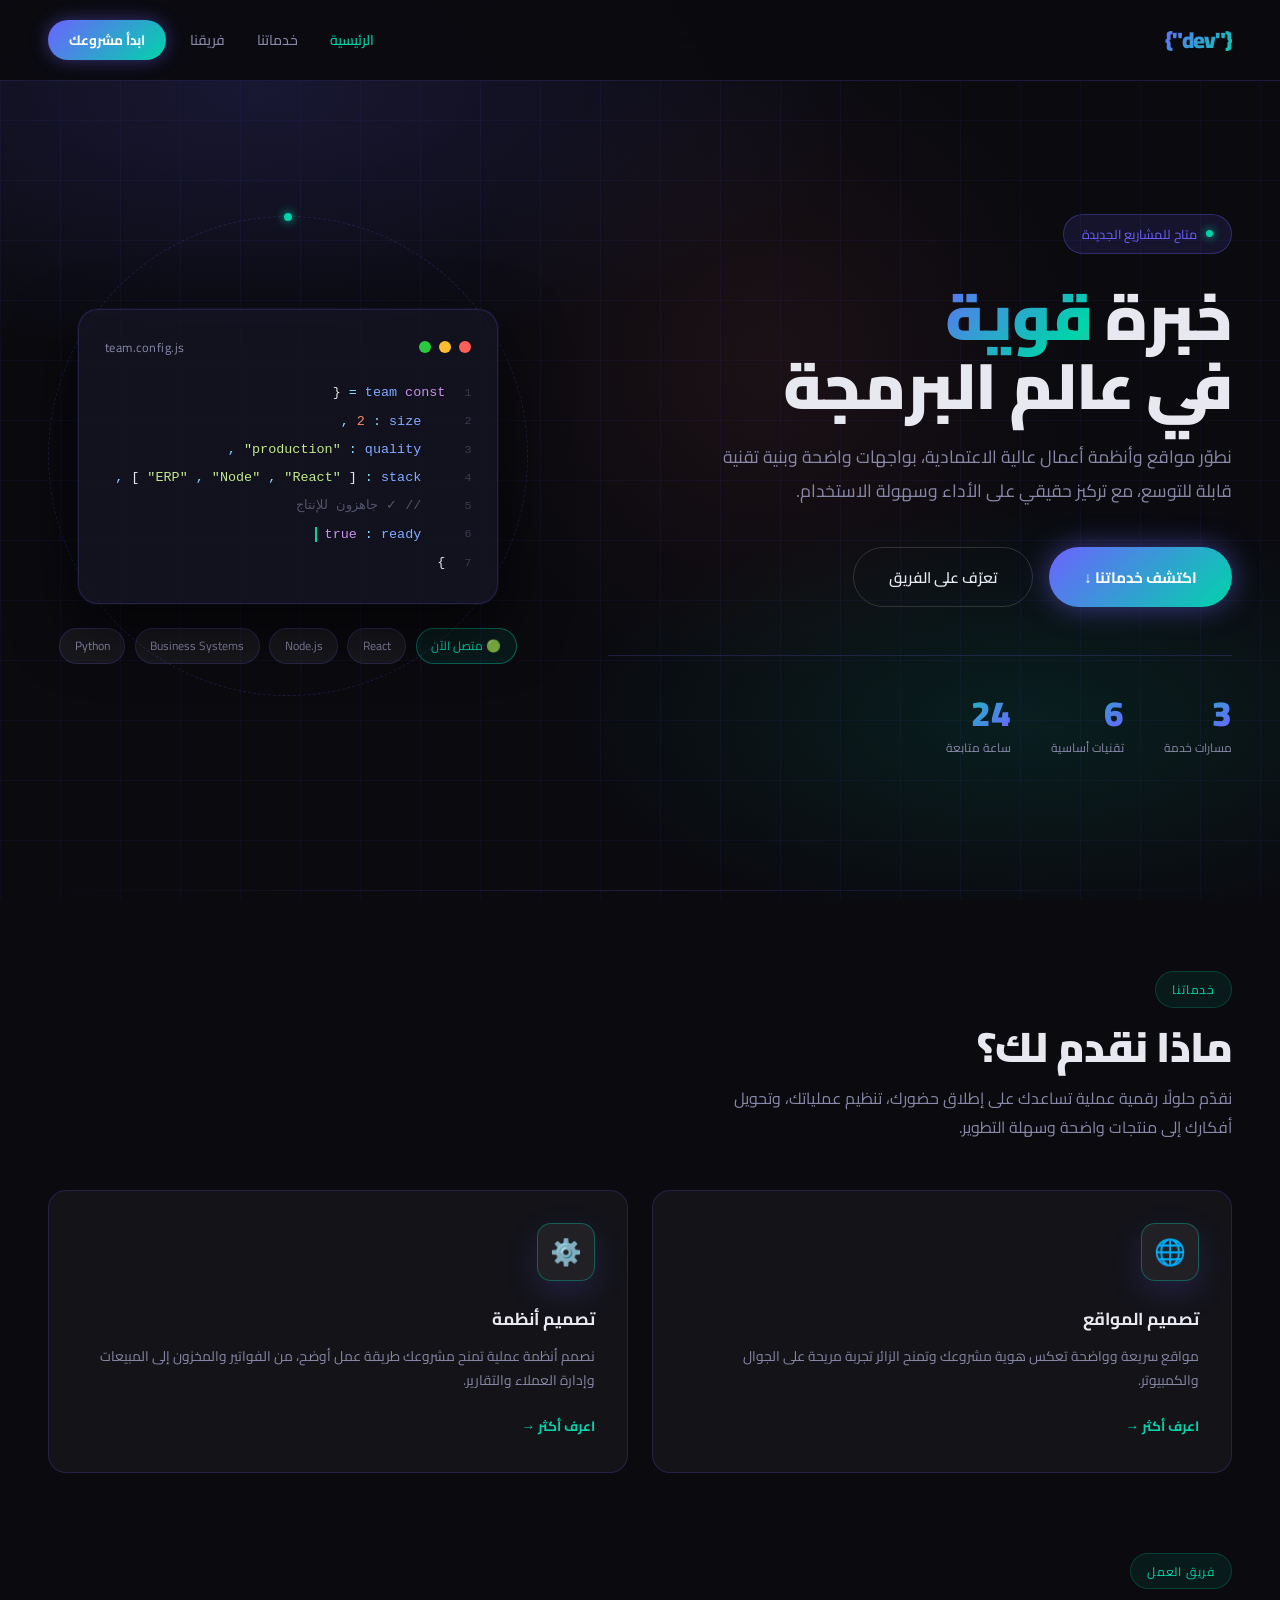
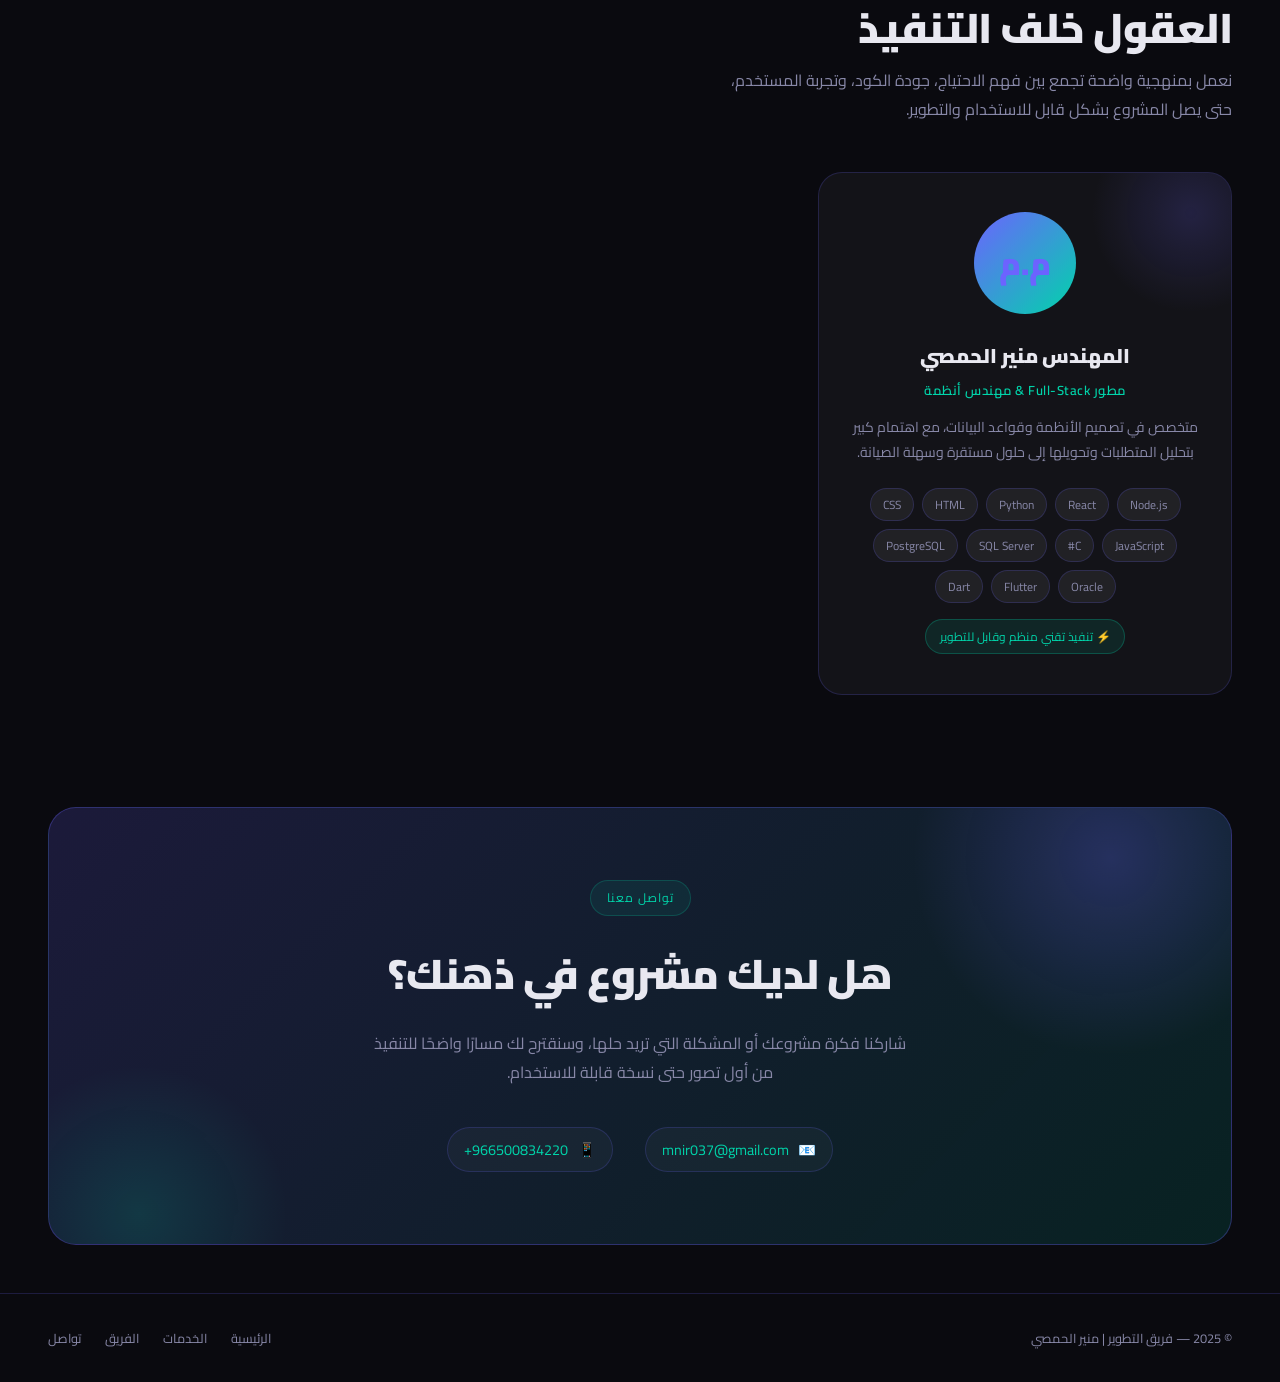
==== commit 397de16a: "Merge local project with remote" ====
--- a/Portfolio.html
+++ b/Portfolio.html
@@ -3,7 +3,7 @@
 <head>
 <meta charset="UTF-8">
 <meta name="viewport" content="width=device-width, initial-scale=1.0">
-<title>فريق التطوير - برمجيات وأنظمة HR</title>
+<title>فريق التطوير - برمجيات وأنظمة أعمال</title>
 <link href="https://fonts.googleapis.com/css2?family=Cairo:wght@300;400;600;700;900&display=swap" rel="stylesheet">
 <style>
 *{margin:0;padding:0;box-sizing:border-box;scroll-behavior:smooth}
@@ -246,26 +246,6 @@
   top:-4px;left:50%;margin-left:-4px;
 }
 
-/* ───── TECH ───── */
-.tech-section{
-  padding:3.5rem 3rem;
-  border-top:1px solid var(--border);
-  border-bottom:1px solid var(--border);
-}
-.tech-label{color:var(--muted);font-size:.82rem;text-align:center;margin-bottom:1.8rem;letter-spacing:1px;text-transform:uppercase}
-.tech-grid{display:flex;flex-wrap:wrap;gap:.9rem;justify-content:center}
-.tpill{
-  background:rgba(255,255,255,.04);border:1px solid var(--border);
-  padding:.5rem 1.2rem;border-radius:50px;font-size:.84rem;
-  display:flex;align-items:center;gap:.5rem;
-  transition:all .25s;cursor:default;
-  opacity:0;
-}
-.tpill.revealed{opacity:1;animation:popIn .4s cubic-bezier(.22,1,.36,1) both}
-.tpill.revealed .tdot{animation:dotPulse .7s cubic-bezier(.22,1,.36,1) both}
-.tpill:hover{border-color:var(--accent);background:rgba(108,99,255,.1);transform:translateY(-3px) scale(1.04)}
-.tdot{width:8px;height:8px;border-radius:50%;flex-shrink:0}
-
 /* ───── SHARED SECTION ───── */
 .section{padding:5rem 3rem}
 .slabel{
@@ -278,7 +258,7 @@
 .ssub{color:var(--muted);font-size:1rem;max-width:520px;margin-bottom:3rem;line-height:1.8}
 
 /* ───── SERVICES ───── */
-.srv-grid{display:grid;grid-template-columns:repeat(3,1fr);gap:1.5rem}
+.srv-grid{display:grid;grid-template-columns:repeat(2,1fr);gap:1.5rem}
 .srv-card{
   background:var(--card);border:1px solid var(--border);
   border-radius:18px;padding:2rem;
@@ -456,12 +436,6 @@
 @keyframes blink{0%,100%{opacity:1}50%{opacity:0}}
 @keyframes livepulse{0%,100%{box-shadow:0 0 8px var(--accent2)}50%{box-shadow:0 0 18px var(--accent2),0 0 30px rgba(0,212,170,.3)}}
 @keyframes gradShift{0%,100%{background-position:0% 50%}50%{background-position:100% 50%}}
-@keyframes popIn{from{opacity:0;transform:scale(.8) translateY(10px)}to{opacity:1;transform:none}}
-@keyframes dotPulse{
-  0%{transform:scale(.35);box-shadow:0 0 0 rgba(255,255,255,0)}
-  55%{transform:scale(1.8);box-shadow:0 0 18px currentColor}
-  100%{transform:scale(1);box-shadow:0 0 10px rgba(255,255,255,.12)}
-}
 @keyframes iconDrop{
   0%{opacity:0;transform:translateY(-18px) scale(.78) rotate(10deg);filter:blur(4px)}
   58%{opacity:1;transform:translateY(4px) scale(1.08) rotate(-6deg);filter:blur(0)}
@@ -476,7 +450,7 @@
   .hero-text,.hero-visual{width:100%}
   .hero-stats{flex-wrap:wrap;gap:1rem 1.5rem}
   .team-grid,.srv-grid,.testi-grid{grid-template-columns:1fr}
-  .section,.tech-section{padding:4rem 1rem}
+  .section{padding:4rem 1rem}
   .cta-wrap{margin:1rem 1rem 2rem;padding:3rem 1rem}
   footer{flex-direction:column;gap:.8rem;padding:1.2rem 1rem;align-items:flex-start}
   .f-links{flex-wrap:wrap;gap:.8rem 1rem}
@@ -584,7 +558,7 @@
         <div class="code-line"><span class="ln">1</span><span class="kw">const</span> <span class="fn">team</span> <span class="op">=</span> {</div>
         <div class="code-line"><span class="ln">2</span>&nbsp;&nbsp;<span class="fn">size</span><span class="op">:</span> <span class="num">2</span><span class="op">,</span></div>
         <div class="code-line"><span class="ln">3</span>&nbsp;&nbsp;<span class="fn">quality</span><span class="op">:</span> <span class="str">"production"</span><span class="op">,</span></div>
-        <div class="code-line"><span class="ln">4</span>&nbsp;&nbsp;<span class="fn">stack</span><span class="op">:</span> [<span class="str">"React"</span><span class="op">,</span><span class="str">"Node"</span><span class="op">,</span><span class="str">"HR"</span>]<span class="op">,</span></div>
+        <div class="code-line"><span class="ln">4</span>&nbsp;&nbsp;<span class="fn">stack</span><span class="op">:</span> [<span class="str">"React"</span><span class="op">,</span><span class="str">"Node"</span><span class="op">,</span><span class="str">"ERP"</span>]<span class="op">,</span></div>
         <div class="code-line"><span class="ln">5</span>&nbsp;&nbsp;<span class="cm">// ✓ جاهزون للإنتاج</span></div>
         <div class="code-line"><span class="ln">6</span>&nbsp;&nbsp;<span class="fn">ready</span><span class="op">:</span> <span class="kw">true</span> <span class="cur"></span></div>
         <div class="code-line"><span class="ln">7</span>}</div>
@@ -594,30 +568,11 @@
       <span class="ftag on">🟢 متصل الآن</span>
       <span class="ftag">React</span>
       <span class="ftag">Node.js</span>
-      <span class="ftag">HR Systems</span>
+      <span class="ftag">Business Systems</span>
       <span class="ftag">Python</span>
     </div>
   </div>
 </section>
-
-<!-- ═══ TECH ═══ -->
-<div class="tech-section reveal">
-  <div class="tech-label">▸ التقنيات التي نتقنها</div>
-  <div class="tech-grid" id="techGrid">
-    <div class="tpill"><span class="tdot" style="background:#61dafb"></span>React</div>
-    <div class="tpill"><span class="tdot" style="background:#339933"></span>Node.js</div>
-    <div class="tpill"><span class="tdot" style="background:#3776ab"></span>Python</div>
-    <div class="tpill"><span class="tdot" style="background:#4479a1"></span>MySQL</div>
-    <div class="tpill"><span class="tdot" style="background:#47a248"></span>MongoDB</div>
-    <div class="tpill"><span class="tdot" style="background:#e34f26"></span>HTML/CSS</div>
-    <div class="tpill"><span class="tdot" style="background:#f7df1e"></span>JavaScript</div>
-    <div class="tpill"><span class="tdot" style="background:#ff6c37"></span>REST APIs</div>
-    <div class="tpill"><span class="tdot" style="background:#2496ed"></span>Docker</div>
-    <div class="tpill"><span class="tdot" style="background:#ff9900"></span>AWS</div>
-    <div class="tpill"><span class="tdot" style="background:#6db33f"></span>Spring Boot</div>
-    <div class="tpill"><span class="tdot" style="background:#764abc"></span>Redux</div>
-  </div>
-</div>
 
 <!-- ═══ SERVICES ═══ -->
 <section class="section" id="services">
@@ -640,29 +595,16 @@
         </ul>
       </div>
     </div>
-    <div class="srv-card reveal d2r" style="--gc:rgba(0,212,170,.1)">
+    <div class="srv-card reveal d3r" style="--gc:rgba(255,107,107,.1)">
       <div class="srv-ico">⚙️</div>
-      <div class="srv-title">الأنظمة البرمجية</div>
-      <div class="srv-desc">أنظمة مخصصة تنظّم العمل اليومي، تقلل التكرار، وتمنحك لوحة واضحة لمتابعة بياناتك وعملياتك.</div>
+      <div class="srv-title">تصميم أنظمة</div>
+      <div class="srv-desc">نصمم أنظمة عملية تمنح مشروعك طريقة عمل أوضح، من الفواتير والمخزون إلى المبيعات وإدارة العملاء والتقارير.</div>
       <div class="srv-actions"><button class="srv-toggle" type="button" aria-expanded="false">اعرف أكثر →</button></div>
       <div class="srv-more" aria-hidden="true">
         <ul>
-          <li>تحليل احتياج العمل وتحويله إلى شاشات وسير عمل قابل للاستخدام.</li>
-          <li>تطوير قواعد بيانات وواجهات إدارة وربط آمن بين الخدمات.</li>
-          <li>إعداد النظام ليكون قابلًا للتوسع والصيانة مع نمو المشروع.</li>
-        </ul>
-      </div>
-    </div>
-    <div class="srv-card reveal d3r" style="--gc:rgba(255,107,107,.1)">
-      <div class="srv-ico">👥</div>
-      <div class="srv-title">أنظمة HR</div>
-      <div class="srv-desc">حلول موارد بشرية تساعد الإدارة على تنظيم الموظفين، الحضور، الطلبات، والتقارير من مكان واحد.</div>
-      <div class="srv-actions"><button class="srv-toggle" type="button" aria-expanded="false">اعرف أكثر →</button></div>
-      <div class="srv-more" aria-hidden="true">
-        <ul>
-          <li>ملفات موظفين واضحة مع صلاحيات مناسبة لكل دور.</li>
-          <li>إدارة الحضور والإجازات والطلبات الداخلية بطريقة مبسطة.</li>
-          <li>تقارير تساعد على المتابعة واتخاذ القرار بسرعة أكبر.</li>
+          <li>نبدأ بفهم طريقة عملك الفعلية، ثم نحولها إلى شاشات منظمة تسهّل على الفريق الإنجاز اليومي.</li>
+          <li>نبني مسارًا واضحًا للعمليات: إدخال البيانات، المراجعة، الصلاحيات، الإشعارات، والتقارير.</li>
+          <li>نصمم النظام ليكون سهل الاستخدام من أول يوم، وقابلًا للتطوير عندما يكبر مشروعك وتتوسع احتياجاتك.</li>
         </ul>
       </div>
     </div>
@@ -688,14 +630,20 @@
       </div>
       <div class="team-name">المهندس منير الحمصي</div>
       <div class="team-role">مطور Full-Stack &amp; مهندس أنظمة</div>
-      <div class="team-bio">متخصص في بناء الأنظمة البرمجية وقواعد البيانات، مع اهتمام كبير بتحليل المتطلبات وتحويلها إلى حلول مستقرة وسهلة الصيانة.</div>
+      <div class="team-bio">متخصص في تصميم الأنظمة وقواعد البيانات، مع اهتمام كبير بتحليل المتطلبات وتحويلها إلى حلول مستقرة وسهلة الصيانة.</div>
       <div class="team-skills">
         <span class="skill-tag">Node.js</span>
         <span class="skill-tag">React</span>
-        <span class="skill-tag">MySQL</span>
-        <span class="skill-tag">Docker</span>
-        <span class="skill-tag">AWS</span>
         <span class="skill-tag">Python</span>
+        <span class="skill-tag">HTML</span>
+        <span class="skill-tag">CSS</span>
+        <span class="skill-tag">JavaScript</span>
+        <span class="skill-tag">C#</span>
+        <span class="skill-tag">SQL Server</span>
+        <span class="skill-tag">PostgreSQL</span>
+        <span class="skill-tag">Oracle</span>
+        <span class="skill-tag">Flutter</span>
+        <span class="skill-tag">Dart</span>
       </div>
       <div class="exp-badge">⚡ تنفيذ تقني منظم وقابل للتطوير</div>
     </div>
@@ -711,7 +659,6 @@
   <div class="slabel" style="margin-bottom:1.2rem">تواصل معنا</div>
   <h2 class="cta-title">هل لديك مشروع في ذهنك؟</h2>
   <p class="cta-sub">شاركنا فكرة مشروعك أو المشكلة التي تريد حلها، وسنقترح لك مسارًا واضحًا للتنفيذ<br>من أول تصور حتى نسخة قابلة للاستخدام.</p>
-  <button class="btn-p" onclick="window.location.href='mailto:mnir037@gmail.com'" style="font-size:1rem;padding:1rem 2.8rem">ابدأ المحادثة الآن</button>
   <div class="contact-ways">
     <div class="contact-item">📧 <a href="mailto:mnir037@gmail.com">mnir037@gmail.com</a></div>
     <div class="contact-item">📱 <a class="contact-phone" href="https://api.whatsapp.com/qr/K56VV674SYPPA1?autoload=1&amp;app_absent=0" target="_blank" rel="noopener">+966500834220</a></div>
@@ -817,20 +764,6 @@
 },{threshold:.12});
 document.querySelectorAll('.reveal,.reveal-l,.reveal-r').forEach(function(el){ro.observe(el)});
 
-// ── Tech pills stagger
-var tro=new IntersectionObserver(function(entries){
-  entries.forEach(function(e){
-    if(e.isIntersecting){
-      document.querySelectorAll('.tpill').forEach(function(p,i){
-        setTimeout(function(){p.classList.add('revealed')},i*60);
-      });
-      tro.disconnect();
-    }
-  });
-},{threshold:.2});
-var tg=document.getElementById('techGrid');
-if(tg)tro.observe(tg);
-
 // ── Counter animation
 function animCount(el,target,dur){
   var start=0,step=dur/target;
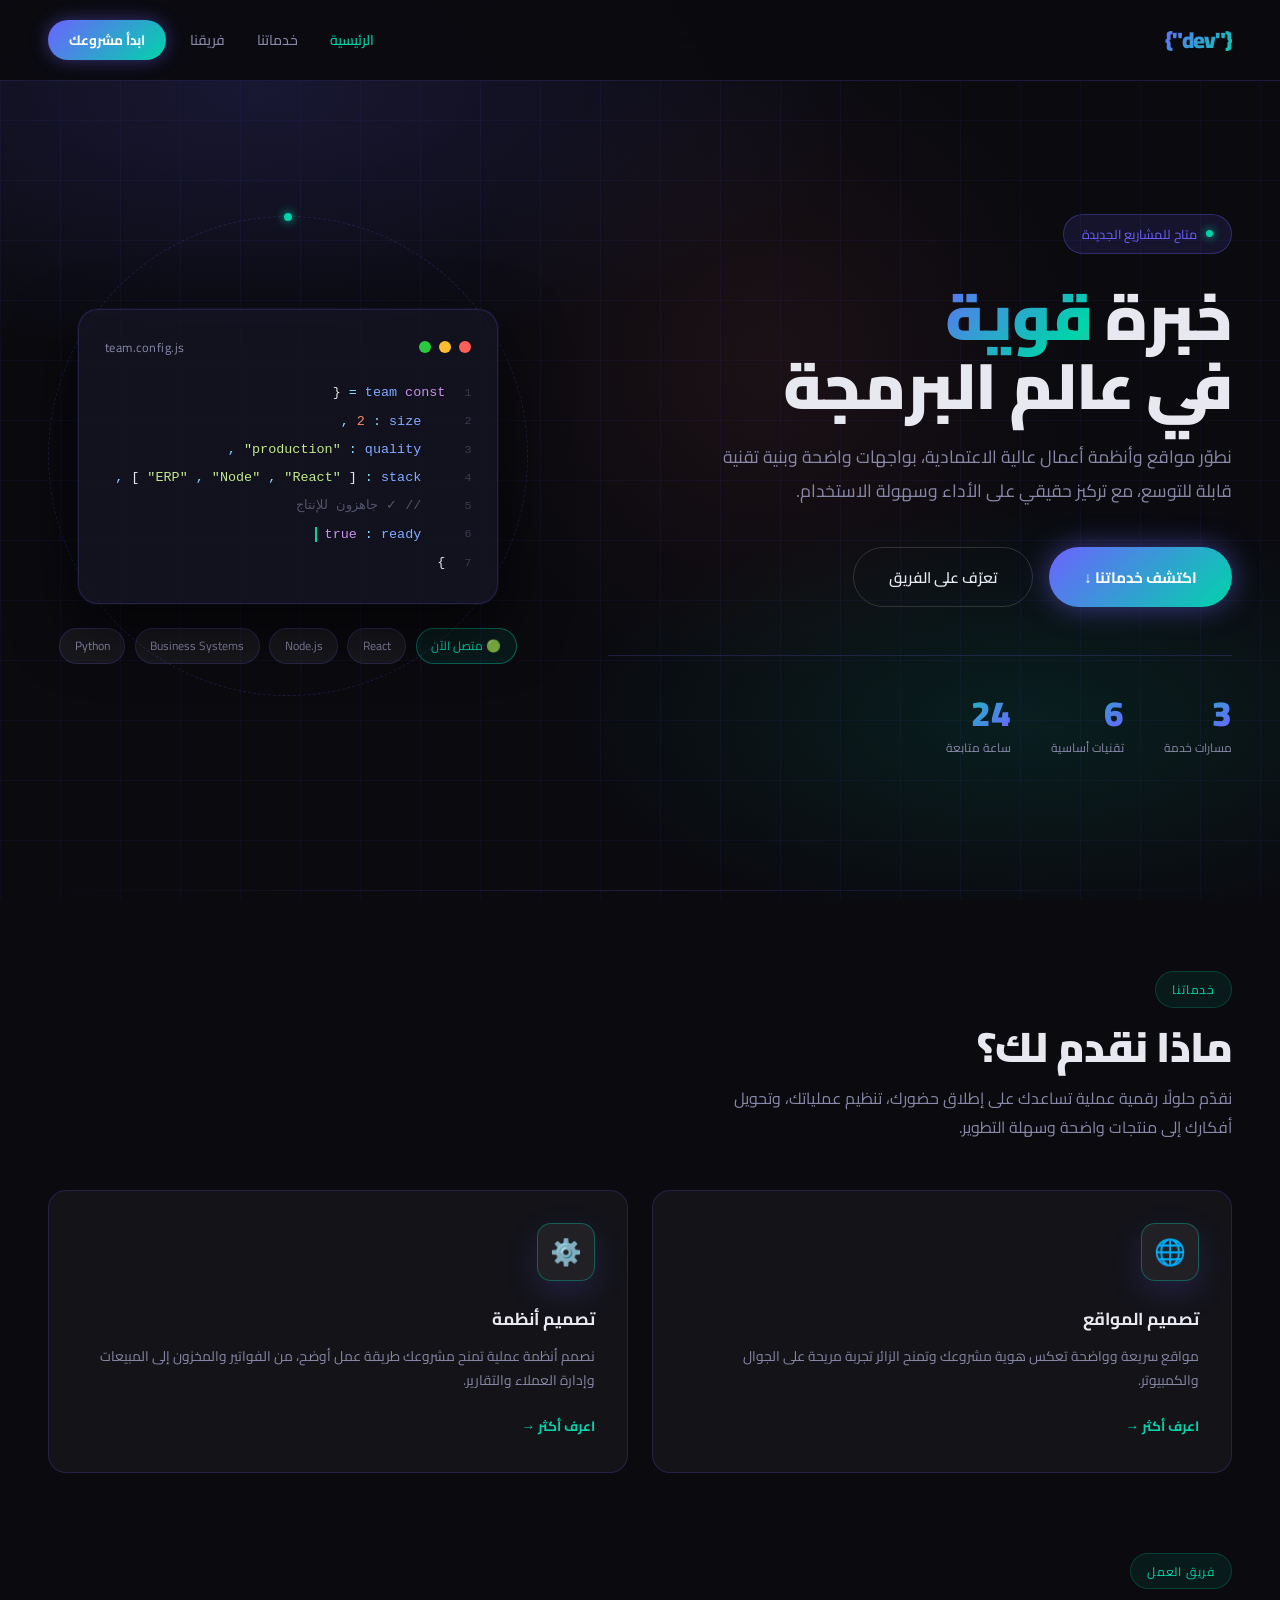
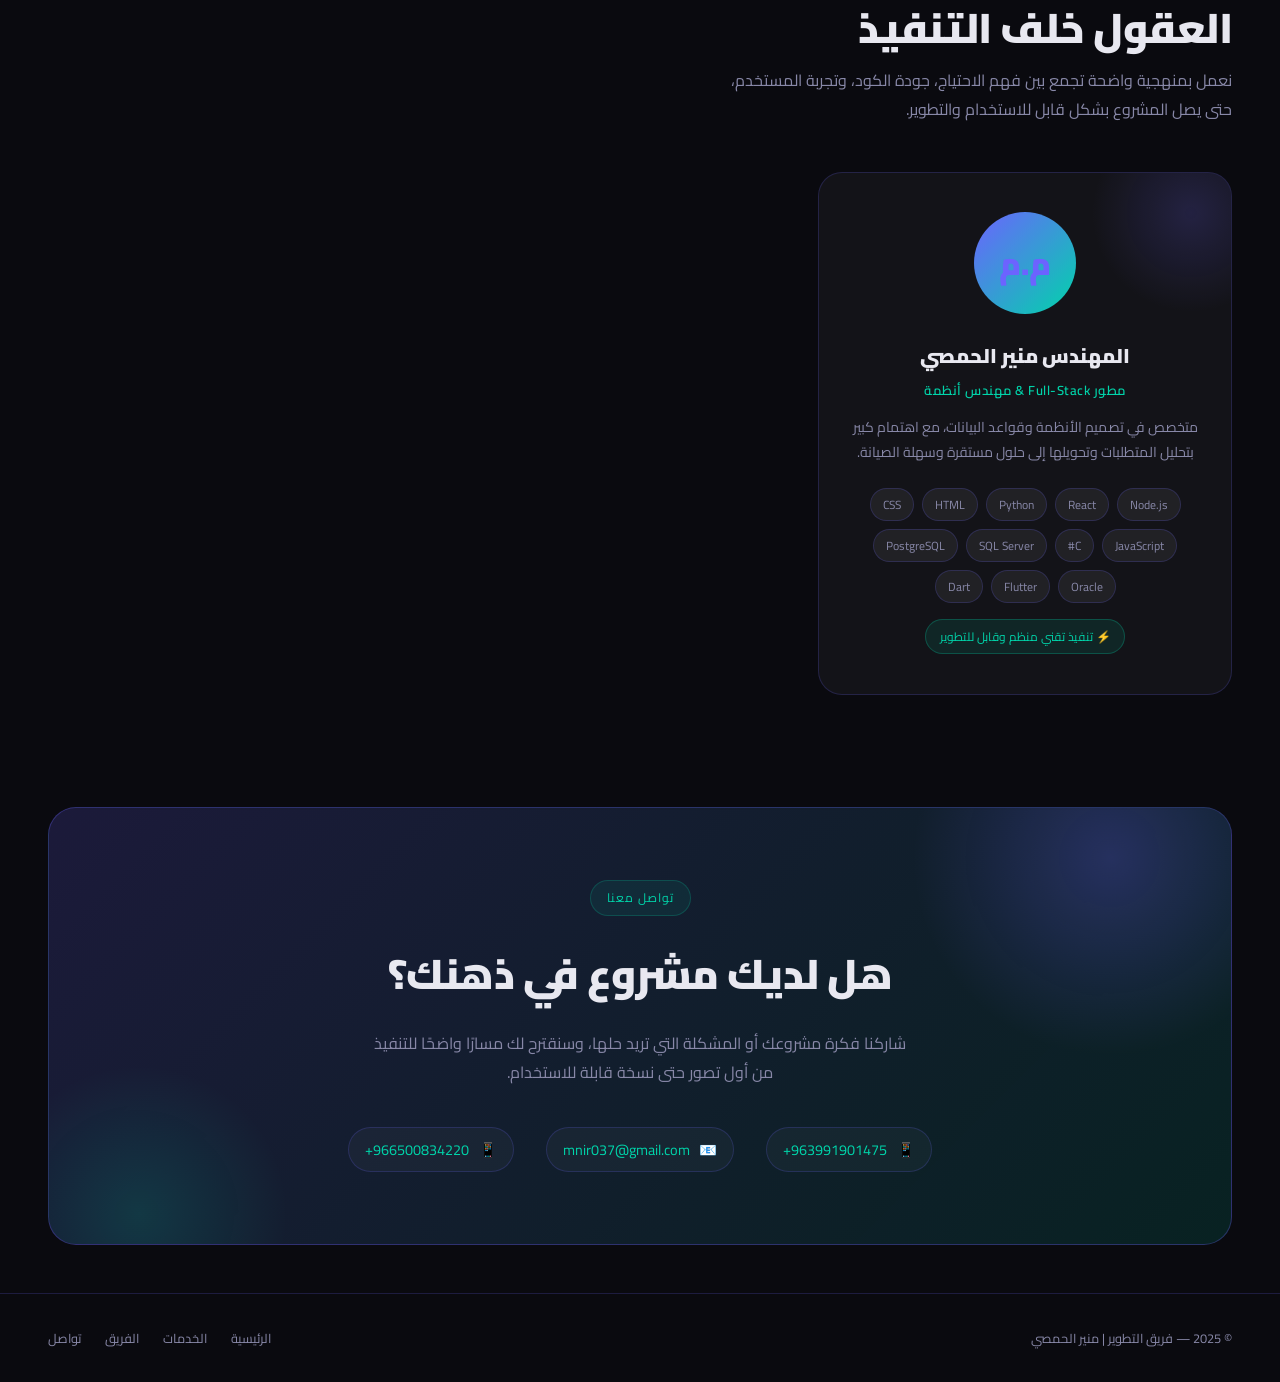
==== commit 9dccbc10: "Update Portfolio.html" ====
--- a/Portfolio.html
+++ b/Portfolio.html
@@ -3,7 +3,7 @@
 <head>
 <meta charset="UTF-8">
 <meta name="viewport" content="width=device-width, initial-scale=1.0">
-<title>فريق التطوير - برمجيات وأنظمة أعمال</title>
+<title>"</div>"</title>
 <link href="https://fonts.googleapis.com/css2?family=Cairo:wght@300;400;600;700;900&display=swap" rel="stylesheet">
 <style>
 *{margin:0;padding:0;box-sizing:border-box;scroll-behavior:smooth}
@@ -660,6 +660,7 @@
   <h2 class="cta-title">هل لديك مشروع في ذهنك؟</h2>
   <p class="cta-sub">شاركنا فكرة مشروعك أو المشكلة التي تريد حلها، وسنقترح لك مسارًا واضحًا للتنفيذ<br>من أول تصور حتى نسخة قابلة للاستخدام.</p>
   <div class="contact-ways">
+    <div class="contact-item">📱 <a class="contact-phone" href="" target="_blank" rel="noopener">+963991901475</a></div>
     <div class="contact-item">📧 <a href="mailto:mnir037@gmail.com">mnir037@gmail.com</a></div>
     <div class="contact-item">📱 <a class="contact-phone" href="https://api.whatsapp.com/qr/K56VV674SYPPA1?autoload=1&amp;app_absent=0" target="_blank" rel="noopener">+966500834220</a></div>
   </div>
